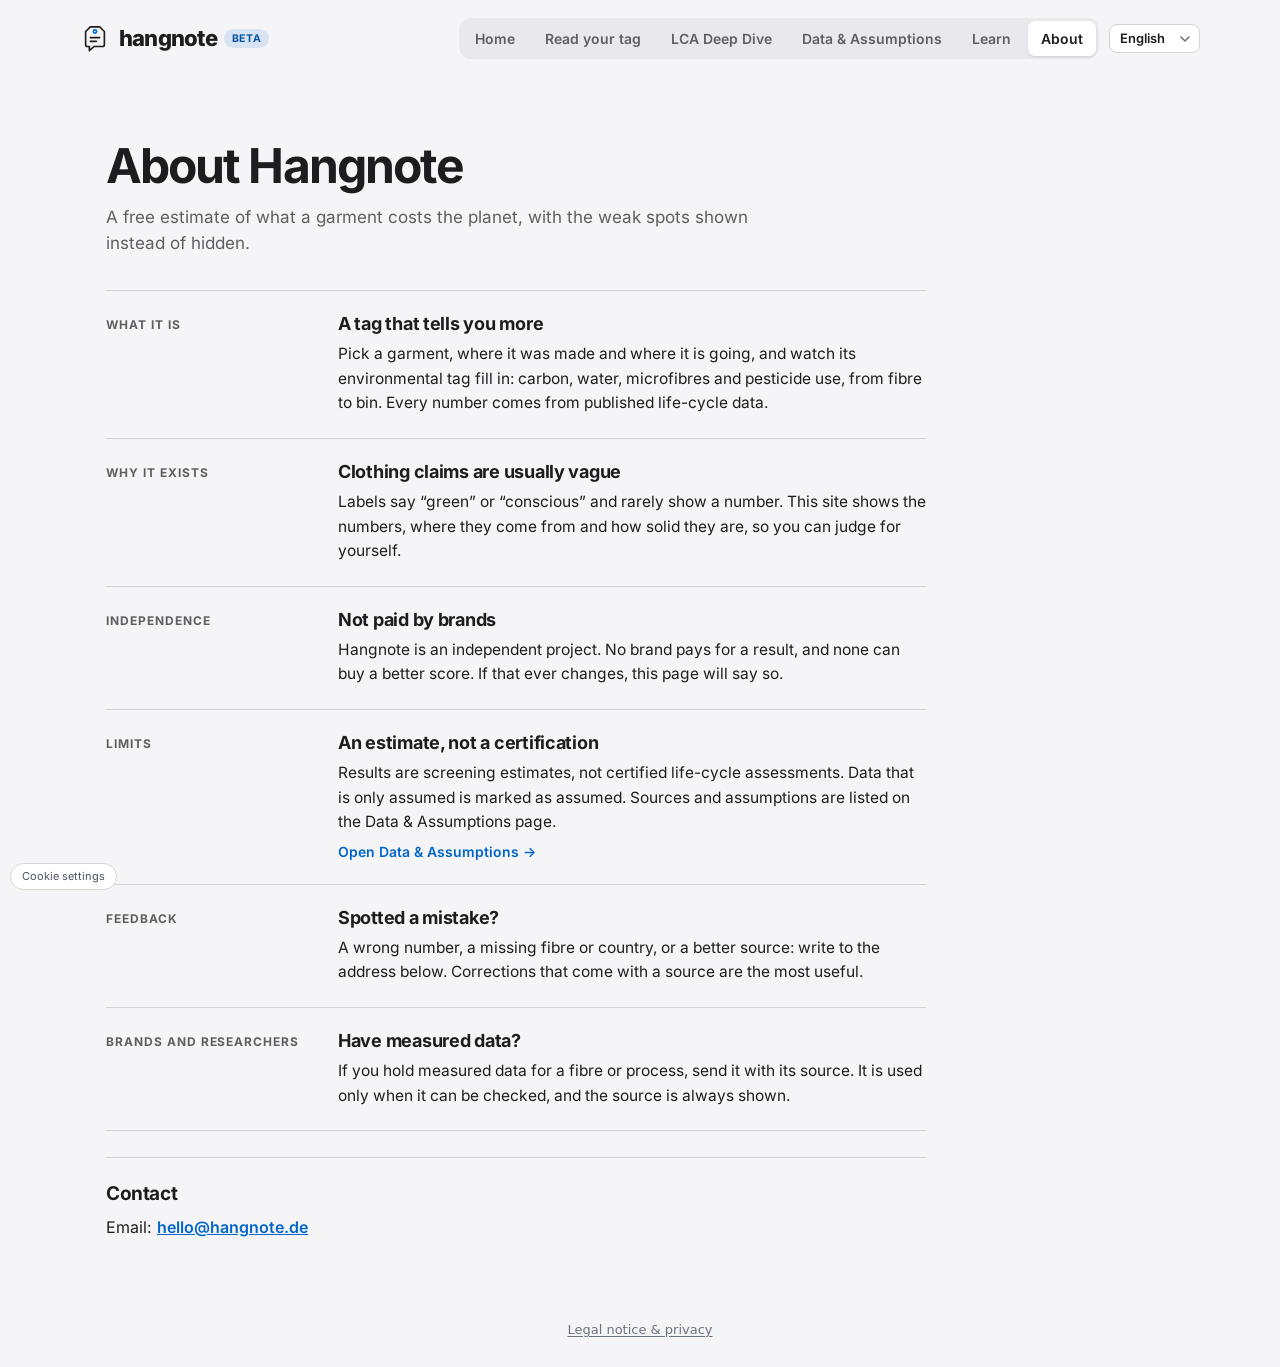
==== about.html @ a8905a60 "Add files via upload" ====
<!doctype html>
<html lang="en">
<head>
<meta charset="utf-8">
<meta name="viewport" content="width=device-width, initial-scale=1, viewport-fit=cover">
<meta name="description" content="What Hangnote is, who is behind it, how independent it is and how to send a correction.">
<link rel="icon" type="image/svg+xml" href="data:image/svg+xml,%3Csvg xmlns=%27http://www.w3.org/2000/svg%27 viewBox=%270 0 64 64%27 fill=%27none%27 stroke-linecap=%27round%27 stroke-linejoin=%27round%27%3E%3Cpath d=%27M22 6 H42 L52 16 V44 a4 4 0 0 1 -4 4 H30 L20 57 V48 H16 a4 4 0 0 1 -4 -4 V16 Z%27 stroke=%2314181F stroke-width=%273.5%27 stroke-linejoin=%27round%27/%3E%3Ccircle cx=%2732%27 cy=%2716%27 r=%273.5%27 stroke=%230071E3 stroke-width=%273.5%27/%3E%3Cpath d=%27M22 29 H42 M22 37 H35%27 stroke=%2314181F stroke-width=%273.5%27/%3E%3C/svg%3E">
<title>About – Hangnote</title>
<meta name="claude:viewport-fit-sides" content="cover">
<link rel="stylesheet" href="fonts/fonts.css">
<style>
:root{
  --paper:#F5F5F7; --card:#FFFFFF; --ink:#1D1D1F; --muted:#5E5E64; --rule:#D2D2D7; --soft:#E8E8ED; --sel:#0071E3; --on-sel:#FFFFFF;
  --accent:#0066CC; --thread:#0071E3; --good:#2E7D5B; --bad:#9E3A22;
  --s-raw:#84CC16; --s-yarn:#3B82F6; --s-wet:#6366F1; --s-asm:#A855F7; --s-fr:#F59E0B; --s-use:#06B6D4; --s-eol:#F43F5E;
  --label:#FFFFFF; --shadow:0 24px 60px -24px rgba(0,0,0,.28);
}
@media (prefers-color-scheme: dark){:root:not([data-theme="light"]){
  --paper:#000000; --card:#1C1C1E; --ink:#F5F5F7; --muted:#A1A1A6; --rule:#38383A; --soft:#2C2C2E; --sel:#0A6CD6; --on-sel:#FFFFFF;
  --accent:#2997FF; --thread:#0A84FF; --good:#5CC093; --bad:#E7765C; --label:#1C1C1E; --shadow:0 18px 40px -22px rgba(0,0,0,.8); color-scheme:dark}}
:root[data-theme="dark"]{
  --paper:#000000; --card:#1C1C1E; --ink:#F5F5F7; --muted:#A1A1A6; --rule:#38383A; --soft:#2C2C2E; --sel:#0A6CD6; --on-sel:#FFFFFF;
  --accent:#2997FF; --thread:#0A84FF; --good:#5CC093; --bad:#E7765C; --label:#1C1C1E; --shadow:0 18px 40px -22px rgba(0,0,0,.8); color-scheme:dark}
*{box-sizing:border-box}
body{margin:0;background:var(--paper);color:var(--ink);font:17px/1.5 -apple-system,BlinkMacSystemFont,"SF Pro Text","SF Pro Display","Helvetica Neue",Inter,Archivo,system-ui,sans-serif;-webkit-font-smoothing:antialiased;
  padding-left:max(16px,env(safe-area-inset-left,0px));padding-right:max(16px,env(safe-area-inset-right,0px))}
button,input,textarea,select{font:inherit;color:inherit}
:focus-visible{outline:2px solid var(--thread);outline-offset:2px}
.num{font-family:"JetBrains Mono",ui-monospace,monospace;font-variant-numeric:tabular-nums}
.top{display:flex;align-items:center;justify-content:space-between;gap:12px;max-width:1120px;margin:0 auto;padding-block:18px}
.brand{display:flex;align-items:center;gap:10px;font-weight:700;text-decoration:none;color:var(--ink)}
.brand svg{width:24px;height:24px}
.proto{font-size:13px;color:var(--muted)}
.shell{max-width:1120px;margin:0 auto;display:grid;grid-template-columns:minmax(0,1fr) 340px;gap:56px;align-items:start;padding-bottom:120px}

/* hero: the care label */
.hero{padding-block:40px 24px;max-width:620px}
.hero h1{font-size:clamp(34px,6vw,58px);line-height:1.02;letter-spacing:-.03em;font-weight:800;margin:0 0 16px;text-wrap:balance}
.hero p{font-size:18px;color:var(--muted);margin:0 0 28px;max-width:52ch}
.care{position:relative;background:var(--label);border-radius:4px;padding:26px 24px 22px;box-shadow:var(--shadow);
  outline:1px dashed color-mix(in srgb,var(--muted) 45%,transparent);outline-offset:-9px}
.care::before,.care::after{content:"";position:absolute;left:24px;right:24px;height:0;border-top:1px dashed color-mix(in srgb,var(--muted) 35%,transparent)}
.care::before{top:0;display:none}
.care label{display:block;font-weight:600;font-size:14px;margin-bottom:8px}
.care textarea{width:100%;min-height:86px;resize:vertical;border:0;background:transparent;font:500 19px/1.5 "JetBrains Mono",ui-monospace,monospace;letter-spacing:.01em;padding:0;outline:none}
.care textarea::placeholder{color:color-mix(in srgb,var(--muted) 70%,transparent)}
.care .hint{font-size:13px;color:var(--muted);margin-top:6px}
.examples{display:flex;flex-wrap:wrap;gap:8px;margin:16px 0 0}
.examples button{border:1px solid var(--rule);background:var(--card);border-radius:999px;padding:6px 12px;font-size:13px;cursor:pointer}
.examples button:hover{border-color:var(--ink)}
.read{margin-top:22px;display:flex;flex-direction:column;gap:12px}
.chips{display:flex;flex-wrap:wrap;gap:8px;align-items:center;min-height:34px}
.chip{display:inline-flex;align-items:center;gap:6px;border-radius:6px;padding:5px 10px;font-size:14px;background:var(--soft)}
.chip.ok{background:color-mix(in srgb,var(--good) 14%,transparent)}
.chip.guess{background:transparent;border:1px dashed var(--rule)}
.chip b{font-weight:700}
.miss{font-size:14px;color:var(--bad)}
.tagh{font-weight:600;letter-spacing:.02em;margin:2px 0 -4px}
.notag{display:flex;flex-direction:column;gap:12px;border-top:1px dashed var(--rule);padding-top:14px}
.notag .q{display:flex;flex-direction:column;gap:6px}.notag .ql{font-size:14px;font-weight:600}
.notag .vchips{margin:0}.notag .vchip:disabled{opacity:.45;cursor:not-allowed}
.notag p.small,#asmnote,#mill-asm{margin:0}
.hero .notag p.small,.hero #asmnote{font-size:13px;line-height:1.45;max-width:none;color:var(--muted)}
.vchip[aria-pressed="true"]:hover{background:var(--sel);color:var(--on-sel)}
.garments{display:flex;flex-wrap:wrap;gap:6px}
.garments button{border:1px solid var(--rule);background:var(--card);border-radius:8px;padding:6px 11px;font-size:14px;cursor:pointer}
.garments button[aria-pressed="true"]{background:var(--ink);color:var(--paper);border-color:var(--ink)}
.row{display:flex;flex-wrap:wrap;align-items:center;gap:10px}
.go{display:inline-flex;align-items:center;gap:10px;border:0;border-radius:10px;background:var(--ink);color:var(--paper);padding:13px 20px;font-weight:700;cursor:pointer;font-size:16px}
.go:disabled{opacity:.4;cursor:not-allowed}
.small{font-size:14px;color:var(--muted)}

/* journey with the thread */
.journey{position:relative;padding-left:44px;margin-top:40px}
.journey[hidden]{display:none}
.thread{position:absolute;left:13px;top:0;bottom:0;width:2px;background-image:repeating-linear-gradient(to bottom,var(--rule) 0 9px,transparent 9px 15px)}
.thread i{position:absolute;inset:0 0 auto 0;height:0;background-image:repeating-linear-gradient(to bottom,var(--thread) 0 9px,transparent 9px 15px);transition:height .25s linear}
.needle{position:absolute;left:7px;width:14px;height:14px;border-radius:50%;background:var(--thread);box-shadow:0 0 0 4px color-mix(in srgb,var(--thread) 22%,transparent);transition:top .25s linear}
.stop{position:relative;padding-block:24px 64px;min-height:62vh}
.stop:last-child{min-height:0}
.knot{position:absolute;left:-38px;top:32px;width:14px;height:14px;border-radius:50%;background:var(--paper);border:2px solid var(--rule);transition:border-color .2s,background .2s}
.stop.reached .knot{border-color:var(--thread);background:var(--thread)}
.where{font-size:14px;color:var(--muted);margin:0 0 4px}
.stop h2{font-size:clamp(26px,3.6vw,36px);line-height:1.1;letter-spacing:-.02em;margin:0 0 12px;text-wrap:balance}
.stop .lede{font-size:18px;max-width:54ch;margin:0 0 22px}
.big{font-weight:700}
.panel{background:var(--card);border:1px solid var(--rule);border-radius:12px;padding:18px}
.panel h3{font-size:15px;margin:0 0 4px}
.panel .small{margin:0 0 12px}
.opts{display:grid;grid-template-columns:repeat(auto-fill,minmax(150px,1fr));gap:8px}
.opt{display:flex;flex-direction:column;align-items:flex-start;gap:2px;text-align:left;border:1px solid var(--rule);background:var(--paper);border-radius:10px;padding:10px 12px;cursor:pointer;min-width:0}
.opt:hover{border-color:var(--ink)}
.opt[aria-pressed="true"]{border-color:var(--ink);box-shadow:inset 0 0 0 1px var(--ink);background:var(--card)}
.opt:disabled{opacity:.45;cursor:not-allowed}
.opt .n{font-weight:600;font-size:14px}
.opt .d{font-size:13px}
.d.up{color:var(--bad)} .d.down{color:var(--good)} .d.same{color:var(--muted)}
.wmap{min-width:0}
.vchips{display:flex;gap:6px;flex-wrap:wrap;margin:2px 0 10px}
.vchip{border:1px solid var(--rule);background:var(--paper);color:var(--ink);border-radius:999px;padding:7px 14px;font-size:13px;font-weight:600;cursor:pointer;min-height:36px}
.off{display:none!important}
.dnote{margin:2px 0 8px}
.linkbtn{border:0;background:none;padding:0;color:var(--accent);font:inherit;font-weight:600;text-decoration:underline;cursor:pointer}
.dq{margin:14px 0 6px;font-size:13px;font-weight:700;letter-spacing:.04em;text-transform:uppercase;color:var(--muted)}
#dest-reg,#dest-ctry{margin-bottom:8px}
#dest-ctry .vchip{font-size:12.5px;padding:6px 12px;min-height:34px}
#dest-ctry .vchip[aria-pressed="true"]{background:var(--accent);border-color:var(--accent);color:var(--card)}
.vchip[aria-pressed="true"]{background:var(--ink);color:var(--card);border-color:var(--ink)}
.wsvg{display:block;width:100%;max-width:640px;height:auto;margin:0 auto;border-radius:10px;background:color-mix(in srgb,var(--accent) 7%,var(--card));border:1px solid var(--rule);touch-action:manipulation}
.wsvg .land{fill:color-mix(in srgb,var(--ink) 9%,var(--card));stroke:var(--rule);stroke-width:1px;vector-effect:non-scaling-stroke}
.wsvg .cp{stroke:var(--card);stroke-width:1.2px;vector-effect:non-scaling-stroke;cursor:pointer;outline:none}
.wsvg .cp:hover,.wsvg .cp:focus-visible{stroke:var(--ink);stroke-width:2.4px}
.wsvg .cp[aria-pressed="true"]{stroke:var(--ink);stroke-width:1.6px}
.wsvg .wd{font-weight:700}
.wsvg .wd .up{fill:var(--bad)}
.wsvg .wd .dn{fill:var(--good)}
.wsvg .hit{fill:transparent;cursor:pointer}
body.sheet-open #ht-cc-open{display:none!important}
.wsvg .ldr{stroke:var(--ink);stroke-width:1px;vector-effect:non-scaling-stroke;opacity:.55;pointer-events:none}
.wsvg circle.ldr{fill:var(--ink);stroke:none}
.wsvg .wl{fill:var(--ink);font-weight:800;letter-spacing:.02em;pointer-events:none;paint-order:stroke;stroke:var(--card);stroke-width:3px;stroke-linejoin:round;vector-effect:non-scaling-stroke;font-family:inherit}
.tinfo{margin:14px 0 6px;font-weight:600;font-size:15px;min-height:1.6em}
.tleg{display:flex;align-items:center;gap:8px;font-size:12px;color:var(--muted)}
.tleg i{display:block;width:110px;height:8px;border-radius:4px;background:linear-gradient(90deg,color-mix(in srgb,var(--good) 58%,var(--card)),var(--card),color-mix(in srgb,var(--bad) 58%,var(--card)));border:1px solid var(--rule)}
.tlist{margin-top:14px;font-size:14px}
.tlist summary{cursor:pointer;color:var(--accent);font-weight:600}
.tlist .clist{margin-top:10px}
.clist{display:flex;flex-direction:column;gap:6px}
.crow{display:grid;grid-template-columns:minmax(0,1.15fr) minmax(0,1.6fr) minmax(58px,auto);align-items:center;gap:10px;width:100%;padding:9px 12px}
.crow .cn{display:flex;flex-direction:column;gap:1px;min-width:0}
.crow .gs{font-size:11.5px;color:var(--muted);white-space:nowrap}
.crow .d{text-align:right;white-space:nowrap}
.cbar{position:relative;height:8px;border-radius:4px;background:color-mix(in srgb,var(--rule) 60%,transparent)}
.cbar::after{content:"";position:absolute;left:50%;top:-4px;bottom:-4px;width:2px;margin-left:-1px;background:var(--ink);opacity:.45;border-radius:1px}
.cfill{position:absolute;top:0;bottom:0;border-radius:4px;transition:width .35s ease}
.cfill.down{right:50%;background:var(--good)} .cfill.up{left:50%;background:var(--bad)}
.cgap{font-size:12px;color:var(--muted);text-align:center;padding:2px 0}
.cgap::before,.cgap::after{content:"";display:inline-block;width:28px;border-top:1px dashed var(--rule);vertical-align:middle;margin:0 8px}
.cmore{align-self:flex-start;margin-top:4px;border:0;background:transparent;color:var(--accent);font-weight:600;font-size:14px;cursor:pointer;padding:6px 2px;text-decoration:underline;text-underline-offset:3px}
.cchips{display:flex;flex-wrap:wrap;gap:6px;margin-bottom:4px}
.cchip{border:1px solid var(--rule);background:var(--paper);border-radius:999px;padding:5px 12px;font-size:13px;font-weight:600;cursor:pointer}
.cchip[aria-pressed="true"]{background:var(--ink);color:var(--paper);border-color:var(--ink)}
@media (max-width:420px){.crow{grid-template-columns:minmax(0,1fr) minmax(40px,.8fr) minmax(54px,auto);gap:8px;padding:9px 10px}.crow .gs{font-size:10.5px}}
@media (prefers-reduced-motion:reduce){.cfill{transition:none}}
.slider{display:flex;align-items:center;gap:14px;flex-wrap:wrap}
.slider input[type=range]{flex:1;min-width:180px;accent-color:var(--ink)}
.slider output{font-weight:700;min-width:90px}
.seg{display:inline-flex;border:1px solid var(--rule);border-radius:9px;overflow:hidden}
.seg button{border:0;background:transparent;padding:8px 14px;cursor:pointer;font-weight:600;font-size:14px}
.seg button[aria-pressed="true"]{background:var(--ink);color:var(--paper)}
.toggle{display:inline-flex;align-items:center;gap:8px;font-size:15px;cursor:pointer}
.toggle input{width:18px;height:18px;accent-color:var(--ink)}
.facts{display:flex;flex-wrap:wrap;gap:22px;margin-top:14px}
.fact .v{font-size:22px;font-weight:700}
.fact .l{font-size:13px;color:var(--muted)}
.curvewrap{position:relative;margin-top:10px;cursor:crosshair;touch-action:pan-y}.curvewrap .curve{margin-top:0}
.cdot{position:absolute;width:12px;height:12px;margin:-6px 0 0 -6px;border-radius:50%;background:var(--s-use);border:2px solid var(--card);box-shadow:0 0 0 1px var(--s-use);pointer-events:none}
.curve{width:100%;height:120px;margin-top:10px;display:block}
.callout{border-left:3px solid var(--thread);padding:4px 0 4px 14px;margin-top:16px;max-width:56ch}
.finale .lever{font-size:20px;max-width:46ch}
.links{display:flex;flex-wrap:wrap;gap:12px;margin-top:22px}
.ghost{display:inline-flex;align-items:center;border:1px solid var(--ink);border-radius:10px;padding:12px 18px;font-weight:700;text-decoration:none;color:var(--ink);background:transparent;cursor:pointer}

/* the hang tag */
.tagcol{position:sticky;top:20px;padding-top:40px}
.hang{position:relative;padding-top:46px}
.hang svg.loop{position:absolute;left:50%;top:0;transform:translateX(-50%);width:70px;height:60px}
.tag{position:relative;background:var(--label);border:2px solid var(--ink);border-radius:14px 14px 10px 10px;padding:26px 20px 18px;box-shadow:var(--shadow)}
.tag .hole{position:absolute;left:50%;top:12px;width:14px;height:14px;margin-left:-7px;border:2px solid var(--ink);border-radius:50%;background:var(--paper)}
.tag h4{font-size:26px;font-weight:800;letter-spacing:-.02em;margin:10px 0 8px;line-height:1}
.tag .bar0{height:6px;background:var(--ink);margin-bottom:12px}
.tag .who{font-weight:700;font-size:16px}
.tag .whosub{font-size:13px;color:var(--muted);margin-bottom:12px}
.total{display:flex;align-items:baseline;gap:8px;flex-wrap:wrap;position:relative}
.total .v{font-size:44px;font-weight:800;letter-spacing:-.02em;line-height:1}
.total .u{font-size:15px;color:var(--muted)}
.delta{font-size:13px;font-weight:700;padding:2px 7px;border-radius:5px;opacity:0;transition:opacity .2s}
.delta.show{opacity:1}
.delta.up{background:color-mix(in srgb,var(--bad) 16%,transparent);color:var(--bad)}
.delta.down{background:color-mix(in srgb,var(--good) 16%,transparent);color:var(--good)}
.sbar{display:flex;height:14px;border-radius:3px;overflow:hidden;margin:12px 0 10px;background:repeating-linear-gradient(90deg,var(--soft) 0 6px,transparent 6px 9px)}
.sbar span{display:block;height:100%;transition:width .35s ease}
.sbar span[data-tip]{cursor:help}
.sbar span[data-tip]:hover,.sbar span[data-tip]:focus-visible{filter:brightness(1.18);outline:2px solid var(--ink);outline-offset:1px;position:relative;z-index:1}
.rows li[data-tip]{cursor:help;border-radius:4px}
.rows li[data-tip]:hover,.rows li[data-tip]:focus-visible{background:var(--soft);outline:none}
.ttip{display:none;position:fixed;z-index:60;max-width:270px;padding:9px 11px;border-radius:9px;background:var(--ink);color:var(--card);font-size:13px;line-height:1.4;pointer-events:none;box-shadow:var(--shadow)}
.ttip b{display:block;font-size:14px}.ttip .num{display:block;margin:1px 0 4px;font-weight:700;opacity:.9}
.rows{list-style:none;margin:0;padding:0;font-size:14px}
.rows li{display:flex;justify-content:space-between;gap:10px;padding:5px 0;border-bottom:1px dotted var(--rule)}
.rows li:last-child{border-bottom:0}
.rows .k{display:flex;align-items:center;gap:8px}
.rows .k i{width:10px;height:10px;border-radius:2px;display:inline-block}
.rows li.todo{color:var(--muted)}
.rows li.todo .v{letter-spacing:.2em}
.rows li.now{font-weight:700}
.minor{display:flex;justify-content:space-between;gap:10px;margin-top:12px;padding-top:10px;border-top:2px solid var(--ink);font-size:14px}
.minor div{display:flex;flex-direction:column}
.minor .v{font-weight:700;font-size:16px}
.tag .foot{font-size:12px;color:var(--muted);margin-top:10px}
.sheetbtn{display:none}

@media (max-width:900px){
  .shell{grid-template-columns:minmax(0,1fr);gap:0}
  .tagcol{position:fixed;left:0;right:0;bottom:0;top:auto;padding:0;z-index:20;pointer-events:none;display:flex;flex-direction:column}
  .sheetbtn{order:2}
  .tagcol .hang{display:none;pointer-events:auto;max-height:78vh;overflow:auto;padding:46px max(16px,env(safe-area-inset-right,0px)) 12px max(16px,env(safe-area-inset-left,0px));background:var(--paper);border-top:1px solid var(--rule)}
  .tagcol.open .hang{display:block}
  .sheetbtn{pointer-events:auto;display:flex;align-items:center;gap:12px;width:100%;border:0;border-top:2px solid var(--ink);background:var(--label);padding:12px max(16px,env(safe-area-inset-right,0px)) calc(12px + env(safe-area-inset-bottom,0px)) max(16px,env(safe-area-inset-left,0px));cursor:pointer;text-align:left}
  .sheetbtn .v{font-size:22px;font-weight:800}
  .sheetbtn .mini{flex:1;display:flex;height:10px;border-radius:2px;overflow:hidden;background:var(--soft);min-width:60px}
  .sheetbtn .mini span{height:100%}
  .sheetbtn .lab{font-size:13px;color:var(--muted)}
  .journey{padding-left:34px}
  .thread{left:8px} .needle{left:2px} .knot{left:-32px}
  .stop{min-height:0;padding-block:20px 56px}
  body{padding-bottom:70px}
}
.lede .num,.lever .num,.total .v,.sheetbtn .v,.fact .v{font-family:inherit;font-variant-numeric:tabular-nums}
.tabs{display:flex;gap:4px;background:var(--soft);border-radius:10px;padding:4px}
.tabs button{border:0;background:transparent;border-radius:7px;padding:7px 13px;font-weight:600;font-size:14px;cursor:pointer;color:var(--muted)}
.tabs button[aria-selected="true"]{background:var(--card);color:var(--ink);box-shadow:0 1px 2px rgba(20,24,31,.12)}
.picks{display:grid;grid-template-columns:repeat(auto-fill,minmax(160px,1fr));gap:8px;margin-top:4px}
.pick{display:flex;flex-direction:column;align-items:flex-start;gap:2px;text-align:left;border:1px solid var(--rule);background:var(--card);border-radius:10px;padding:11px 13px;cursor:pointer;min-width:0}
.pick:hover{border-color:var(--ink)}
.pick[aria-pressed="true"]{background:var(--ink);color:var(--paper);border-color:var(--ink)}
.pick .n{font-weight:700}
.pick .d{font-size:13px;opacity:.75}
.textlink{border:0;background:none;padding:0;color:var(--ink);text-decoration:underline;text-underline-offset:3px;font-weight:600;cursor:pointer}
body[data-view="read"] .tagcol,body[data-view="read"] #journey,body[data-view="read"] #v-follow{display:none}
body[data-view="read"] .shell{grid-template-columns:minmax(0,1fr)}
body[data-view="follow"] #v-read{display:none}
@media (max-width:520px){.brand span{display:none}}
@media (max-width:900px){.tagcol:not(.live){display:none}}
@media (prefers-reduced-motion:reduce){*{transition:none!important;scroll-behavior:auto!important}}

/* --- Apple-inspired look: system type, pale grey canvas, flat white cards, one blue accent --- */
h1,h2,h3,h4,.tag h4,.total .v{font-family:-apple-system,BlinkMacSystemFont,"SF Pro Display","Helvetica Neue",Inter,Archivo,system-ui,sans-serif}
.hero h1{font-size:clamp(36px,6.2vw,64px);line-height:1.04;letter-spacing:-.035em;font-weight:700}
.hero p{font-size:20px;line-height:1.45;letter-spacing:-.01em}
.stop h2{font-size:clamp(28px,4vw,42px);line-height:1.08;letter-spacing:-.03em;font-weight:700}
.stop .lede{font-size:19px;line-height:1.45;letter-spacing:-.01em}
.where{font-size:15px;font-weight:600;color:var(--muted)}
.panel{border:0;border-radius:22px;padding:24px;box-shadow:0 1px 2px rgba(0,0,0,.04),0 8px 24px -12px rgba(0,0,0,.08)}
.opt,.pick,.garments button,.examples button{border:1px solid transparent;border-radius:16px;background:var(--paper)}
.pick{background:var(--card);box-shadow:0 1px 2px rgba(0,0,0,.05)}
.opt:hover,.pick:hover,.examples button:hover,.garments button:hover{border-color:transparent;background:var(--soft)}
.pick:hover{background:var(--card);box-shadow:0 4px 14px -6px rgba(0,0,0,.18)}
.garments button[aria-pressed="true"],.pick[aria-pressed="true"],.vchip[aria-pressed="true"],.cchip[aria-pressed="true"],#dest-ctry .vchip[aria-pressed="true"]{background:var(--sel);color:var(--on-sel);border-color:var(--sel)}
.opt[aria-pressed="true"]{background:var(--card);border-color:transparent;box-shadow:0 0 0 2px var(--sel)}
.vchip,.cchip{border-color:transparent;background:var(--soft)}
.vchip:hover,.cchip:hover{background:color-mix(in srgb,var(--ink) 12%,var(--soft))}
.tabs{background:var(--soft);border-radius:12px;padding:3px}
.tabs button{border-radius:9px;color:var(--muted)}.tabs button[aria-selected="true"]{color:var(--ink)}
.seg{border:0;background:var(--soft);border-radius:10px;padding:2px;gap:2px;overflow:visible}
.seg button{border-radius:8px}
.seg button[aria-pressed="true"]{background:var(--card);color:var(--ink);box-shadow:0 1px 3px rgba(0,0,0,.18),0 0 0 .5px rgba(0,0,0,.04)}
.go,.ghost{border-radius:980px;padding:12px 22px;font-weight:600;letter-spacing:-.01em}
.go{background:var(--sel);color:var(--on-sel)}
.ghost{border-color:var(--sel);color:var(--accent)}
.linkbtn,.cmore,.tlist summary{color:var(--accent);font-weight:500;text-decoration:none}
.textlink{color:var(--accent);font-weight:500;text-decoration:none}
.textlink:hover,.linkbtn:hover,.cmore:hover{text-decoration:underline}
:focus-visible{outline-color:var(--sel)}
.callout{border-left:0;background:var(--soft);border-radius:14px;padding:14px 18px}
.wsvg{border:0;border-radius:18px}
.thread{width:2px;background-image:none;background:var(--rule)}
.thread i{background-image:none;background:var(--thread)}
.knot{border-width:2px}
.tag{border:1px solid var(--rule);border-radius:26px;padding:30px 24px 22px;box-shadow:var(--shadow)}
.tag .hole{border-width:1.5px}
.tag .bar0{height:3px;border-radius:2px}
.tag h4{font-weight:700;letter-spacing:-.03em}
.total .v{font-weight:700;letter-spacing:-.04em}
.minor{border-top-width:1px}
.rows li{border-bottom:1px solid var(--soft)}
.sbar{border-radius:8px;height:12px}
.ttip{border-radius:12px}
.toggle input{-webkit-appearance:none;appearance:none;width:46px;height:28px;border-radius:99px;background:var(--rule);position:relative;cursor:pointer;transition:background .2s;flex:none;margin:0}
.toggle input::after{content:"";position:absolute;left:2px;top:2px;width:24px;height:24px;border-radius:50%;background:#fff;box-shadow:0 2px 4px rgba(0,0,0,.28);transition:transform .2s cubic-bezier(.2,.8,.2,1)}
.toggle input:checked{background:#34C759}
.toggle input:checked::after{transform:translateX(18px)}
.slider input[type=range]{-webkit-appearance:none;appearance:none;height:32px;background:transparent;cursor:pointer;--p:0%}
.slider input[type=range]::-webkit-slider-runnable-track{height:4px;border-radius:99px;background:linear-gradient(to right,var(--sel) var(--p),var(--rule) var(--p))}
.slider input[type=range]::-moz-range-track{height:4px;border-radius:99px;background:var(--rule)}
.slider input[type=range]::-moz-range-progress{height:4px;border-radius:99px;background:var(--sel)}
.slider input[type=range]::-webkit-slider-thumb{-webkit-appearance:none;width:28px;height:28px;border-radius:50%;margin-top:-12px;background:#fff;border:0;box-shadow:0 0 0 .5px rgba(0,0,0,.08),0 3px 8px rgba(0,0,0,.25);transition:transform .15s cubic-bezier(.2,.8,.2,1)}
.slider input[type=range]::-moz-range-thumb{width:28px;height:28px;border-radius:50%;background:#fff;border:0;box-shadow:0 0 0 .5px rgba(0,0,0,.08),0 3px 8px rgba(0,0,0,.25)}
.slider input[type=range]:active::-webkit-slider-thumb{transform:scale(1.08)}
.slider input[type=range]:focus-visible{outline-offset:4px;border-radius:10px}

.ist{display:inline-flex;align-items:center;gap:1px;white-space:nowrap;vertical-align:baseline}
.ist .v,.ist input{font:inherit;letter-spacing:inherit;color:inherit}
.ist input{width:2.6ch;border:0;border-bottom:2px dotted var(--rule);background:transparent;text-align:right;padding:0 .04em 0 0;margin:0;box-sizing:content-box;-moz-appearance:textfield;appearance:textfield;border-radius:0}
.ist input:focus-visible{outline:none;border-bottom-color:var(--sel)}
.ist input::-webkit-outer-spin-button,.ist input::-webkit-inner-spin-button{-webkit-appearance:none;margin:0}
@media (min-width:560px){.nb{white-space:nowrap}}
.ist .u{margin-left:.1em}
.ist .ar{display:inline-flex;flex-direction:column;margin-left:5px;align-self:center}
.ist .ar button{width:24px;height:17px;border:1px solid var(--rule);background:var(--card);color:var(--muted);display:grid;place-items:center;padding:0;cursor:pointer}
.ist .ar button:first-child{border-radius:6px 6px 0 0;border-bottom:0}
.ist .ar button:last-child{border-radius:0 0 6px 6px}
.ist .ar button:hover:not(:disabled){color:var(--ink);background:color-mix(in srgb,var(--ink) 8%,var(--card))}
.ist .ar button:disabled{opacity:.35;cursor:default}
.ist .ar button:focus-visible{outline:2px solid var(--sel);outline-offset:1px}
.fsel{position:relative;display:inline-block;white-space:nowrap;cursor:pointer}
.fsel .fn{border-bottom:2px dotted var(--rule)}.fsel .cr{margin-left:.25em;vertical-align:.12em;color:var(--muted)}
.fsel select{position:absolute;inset:0;width:100%;height:100%;opacity:0;cursor:pointer;font-size:16px;-webkit-appearance:none;appearance:none}
.fsel:hover .fn{border-bottom-color:var(--muted)}.fsel:focus-within .fn{border-bottom-color:var(--sel)}.fsel:focus-within{outline:2px solid var(--sel);outline-offset:3px;border-radius:4px}
.rawmore{margin:12px 0 0;font-size:14px}
.addf{font-family:inherit;font-size:13px;font-weight:500;line-height:1.2;width:auto;color:var(--accent);border:1px solid var(--rule);border-radius:999px;background:var(--card);padding:5px 10px;cursor:pointer;vertical-align:middle;max-width:100%;letter-spacing:0}
.wt-hint{margin:-4px 0 18px}
@media (max-width:760px){.ist .ar button{width:28px;height:20px}}
.tabs{max-width:100%;overflow-x:auto;scrollbar-width:none}.tabs::-webkit-scrollbar{display:none}
.tabs a{flex:none}.tabs button{flex:none;white-space:nowrap}
.tabs #calc-link,.tabs #data-link{color:var(--muted)}
.sitefoot:has(#supportlink[hidden]){display:none}
.sitefoot{max-width:1120px;margin:56px auto 36px;padding:0 24px;text-align:center}
.keep{margin-top:34px;max-width:880px}.keep h3{margin:0 0 6px;font-size:20px}
.keepgrid{display:grid;grid-template-columns:repeat(auto-fit,minmax(220px,1fr));gap:14px;margin-top:14px}
.keepcard{border:1px solid var(--rule);border-radius:10px;padding:14px 16px;background:var(--card,transparent);min-width:0}
.keepcard h4{margin:0 0 6px;font-size:16px}.keepcard p{margin:0 0 8px;font-size:14px;line-height:1.5;color:var(--muted)}
.keepcard a{font-size:14px;font-weight:600;color:var(--ink)}.keeplink{margin-top:6px;font-size:14px;color:var(--muted)}.keeptier{margin-right:6px}.keepcard p.keepnote{font-style:italic;font-size:13px;margin:6px 0 0}.keepaff{margin-top:12px;max-width:60ch}
.sitefoot .supportlink{margin-left:18px}
.sitefoot a{color:var(--muted);font-size:14px;font-weight:600;text-decoration:none;border-bottom:1px solid var(--rule)}.sitefoot a:hover{color:var(--ink)}
@media(max-width:560px){.tabs{flex-wrap:wrap;overflow:visible}.tabs button,.tabs a{padding:7px 10px;font-size:13px}}
.beta{font-style:normal;font-size:10.5px;font-weight:700;letter-spacing:.06em;text-transform:uppercase;color:color-mix(in srgb,var(--accent) 75%,var(--ink));background:color-mix(in srgb,var(--accent) 12%,transparent);border-radius:980px;padding:2px 8px;margin-left:-2px}
.betanote{margin:0 0 10px;color:var(--muted);font-size:13px}
.labelbox{margin-top:20px;padding:20px;border-radius:22px;background:var(--card);box-shadow:0 1px 2px rgba(0,0,0,.04),0 8px 24px -12px rgba(0,0,0,.08)}
.labelbox[hidden]{display:none}
.labelbox .lbintro{font-size:15px;margin:0 0 14px;color:var(--muted)}
.textlink[aria-expanded="true"]{text-decoration:underline}
.photo{display:flex;align-items:center;gap:12px;flex-wrap:wrap;margin:0 0 6px}
.photo .small.bad{color:var(--bad,#B4432A)}
.photonote{margin:0 0 14px}
.labelbox .care{box-shadow:none;background:var(--paper)}
.hero .labelbox p.photonote{font-size:13px;line-height:1.45;margin:0 0 16px;max-width:none}
.hero .labelbox p.lbintro{font-size:15px;line-height:1.45;margin:0 0 14px;max-width:none}
.soon{font-size:12px;font-weight:700;letter-spacing:.04em;text-transform:uppercase;color:var(--accent);background:color-mix(in srgb,var(--accent) 12%,transparent);border-radius:980px;padding:3px 10px}
.photo button:disabled{opacity:.55;cursor:not-allowed}
.hero p.photonote{font-size:13px;line-height:1.45;margin:8px 0 18px;max-width:none}
#t-rows li.now{animation:rowPulse 1.1s ease-out 1}
@keyframes rowPulse{0%{background:color-mix(in srgb,var(--thread) 18%,transparent)}100%{background:transparent}}
@media (prefers-reduced-motion:reduce){#t-rows li.now{animation:none!important}}
/* garment drawings */
.tag .gfig{position:absolute;right:20px;top:88px;width:64px;height:64px;color:var(--ink);pointer-events:none}
.tag .gfig svg{width:100%;height:100%;display:block}
.tag .gfig:empty{display:none}
.tag .gfig.pop svg{animation:figIn .55s cubic-bezier(.2,.8,.2,1) both}
.tag .who,.tag .whosub{padding-right:78px}
.pick .gi{display:block;width:30px;height:30px;margin-bottom:6px;opacity:.85}
.pick .gi svg{width:100%;height:100%;display:block}
@keyframes figIn{from{opacity:0;transform:scale(.88) rotate(-4deg)}to{opacity:1;transform:none}}
@media (prefers-reduced-motion:reduce){.tag .gfig.pop svg{animation:none}}

/* wardrobe */
.wdbtn{display:inline-flex;align-items:center;gap:7px;border:1px solid var(--rule);background:var(--card);color:var(--ink);border-radius:999px;padding:6px 12px;font-weight:600;font-size:14px;cursor:pointer;white-space:nowrap}
.wdbtn:hover{border-color:var(--thread)}
.wdbtn .cnt{background:var(--thread);color:#fff;border-radius:999px;min-width:20px;height:20px;padding:0 6px;font-size:12px;line-height:20px;text-align:center;font-weight:700}
.addw{margin-top:14px;width:100%;border:1.5px solid var(--thread);background:transparent;color:var(--thread);border-radius:10px;padding:10px 14px;font-weight:700;font-size:15px;cursor:pointer}
.addw:hover:not(:disabled){background:var(--thread);color:#fff}
.addw.done{background:var(--good);border-color:var(--good);color:#fff}
.addw:disabled:not(.done){opacity:.55;cursor:not-allowed}
.wd[hidden],.wdov[hidden],.addw[hidden],.wdbtn .cnt[hidden]{display:none!important}
.wdov{position:fixed;inset:0;background:rgba(0,0,0,.42);opacity:0;transition:opacity .28s;z-index:60}
.wdov.open{opacity:1}
.wd{position:fixed;top:0;right:0;bottom:0;width:min(440px,100vw);background:var(--card);color:var(--ink);z-index:61;display:flex;flex-direction:column;box-shadow:var(--shadow);transform:translateX(100%);transition:transform .28s cubic-bezier(.2,.8,.2,1);padding-top:env(safe-area-inset-top,0px);padding-bottom:env(safe-area-inset-bottom,0px)}
.wd.open{transform:none}
.wdh{display:flex;align-items:center;justify-content:space-between;gap:12px;padding:18px 20px 12px;border-bottom:1px solid var(--rule)}
.wdh h2{margin:0;font-size:20px;letter-spacing:-.02em;font-weight:800}
.wdx{border:0;background:var(--soft);color:var(--ink);width:36px;height:36px;border-radius:50%;display:grid;place-items:center;cursor:pointer}
.wdb{overflow-y:auto;padding:18px 20px 28px;display:flex;flex-direction:column;gap:16px;min-height:0}
.wdempty{margin:12px 0 0;color:var(--muted);font-size:16px}
.wdsum .big{font-size:40px;font-weight:700;letter-spacing:-.03em;line-height:1}
.wdsum .lab{display:block;color:var(--muted);font-size:14px;margin-top:4px}
.wdsum .sub{color:var(--muted);font-size:14px;margin-top:8px}
.rail{position:relative;display:flex;align-items:flex-start;padding:16px 8px 6px 34px;min-height:104px}
.rail .bar{position:absolute;left:0;right:0;top:12px;height:3px;border-radius:2px;background:var(--rule)}
.rail .rg{display:block;width:62px;height:62px;margin-left:-22px;margin-top:6px;position:relative;z-index:var(--z);color:var(--ink);transform-origin:50% 0;animation:swayIn .5s cubic-bezier(.2,.8,.2,1) both;animation-delay:calc(var(--k)*40ms)}
.rail .rg svg{width:100%;height:100%;display:block}
.rail .more{align-self:center;margin-left:8px;color:var(--muted);font-size:13px}
@keyframes swayIn{from{opacity:0;transform:translateY(-10px) rotate(-6deg)}to{opacity:1;transform:none}}
.wdhi{list-style:none;margin:0;padding:0;display:grid;gap:4px;font-size:14px;color:var(--muted)}
.wdlist{list-style:none;margin:0;padding:0;display:grid;gap:10px}
.wdlist li{display:grid;grid-template-columns:40px minmax(0,1fr) auto;grid-template-areas:"ic nm wv" "ic st rm";gap:6px 12px;align-items:center;padding:12px;border:1px solid var(--rule);border-radius:12px}
.wdlist .ic{grid-area:ic;width:40px;height:40px;color:var(--ink)}.wdlist .ic svg{width:100%;height:100%;display:block}
.wdlist .nm{grid-area:nm;min-width:0;display:flex;flex-direction:column;gap:2px}
.wdlist .nm b{font-size:15px}
.wdlist .small{color:var(--muted);font-size:13px;line-height:1.3}
.wdlist .mbar{display:block;height:4px;border-radius:2px;background:var(--soft);margin-top:4px}
.wdlist .mbar i{display:block;height:100%;border-radius:2px;background:var(--thread)}
.wdlist .wv{grid-area:wv;text-align:right;display:flex;flex-direction:column}
.wdlist .pw{font-size:18px;font-weight:700}
.wdlist .wst{grid-area:st;display:flex;align-items:center;gap:8px}
.wdlist .wst button{width:30px;height:30px;border-radius:50%;border:1px solid var(--rule);background:var(--card);cursor:pointer;font-size:16px;line-height:1}
.wdlist .wst button:disabled{opacity:.4;cursor:default}
.wdlist .wst .n{font-size:13px;color:var(--muted)}.wdlist .wst .n b{color:var(--ink)}
.wdlist .rm{grid-area:rm;justify-self:end;border:0;background:none;color:var(--muted);font-size:13px;text-decoration:underline;cursor:pointer;padding:4px}
.wdhint,.wdlocal{margin:0;color:var(--muted);font-size:13px}
.wdtools{display:flex;flex-wrap:wrap;gap:8px;align-items:center}
.wbtn{border:1px solid var(--rule);background:var(--card);border-radius:8px;padding:8px 12px;font-size:14px;font-weight:600;cursor:pointer}
.wbtn.warn{border-color:var(--bad);color:var(--bad)}
.wdtools .sure{display:flex;flex-wrap:wrap;gap:8px;align-items:center;font-size:14px}
.wdimp .row{display:flex;gap:8px;margin-top:6px}
.wdimp input{flex:1;min-width:0;border:1px solid var(--rule);background:var(--paper);border-radius:8px;padding:8px 10px;font-size:14px}
.wdimp p{margin:6px 0 0;min-height:1.2em}
@media (max-width:640px){
  .wd{top:auto;left:0;right:0;width:auto;max-height:88dvh;border-radius:18px 18px 0 0;transform:translateY(100%)}
  .wdbtn span:not(.cnt){display:none}.wdbtn{padding:6px 10px}
  .wdlist li{grid-template-columns:36px minmax(0,1fr) auto}
}
@media (prefers-reduced-motion:reduce){.wd,.wdov{transition:none}.rail .rg{animation:none}}

/* route line */
.rmap{position:relative;margin:4px 0 6px;border-radius:14px;background:var(--soft);overflow:hidden}
.rmap[hidden],.rcap[hidden]{display:none}
.rsvg{display:block;width:100%;height:auto;overflow:hidden}
.rsvg .land{stroke:none;fill:color-mix(in srgb,var(--muted) 38%,transparent)}
.rsvg .rl{fill:none;stroke:var(--s-fr);stroke-linecap:round;stroke-dasharray:1;stroke-dashoffset:1;animation:rdraw 1.3s cubic-bezier(.3,.7,.2,1) forwards}
.rsvg .rtr{fill:var(--ink)}
.rsvg .rleg{fill:none;stroke:var(--muted);stroke-linecap:round}.rsvg .rl{stroke-linejoin:round}
@keyframes rdraw{to{stroke-dashoffset:0}}
.rpin{position:absolute;transform:translate(8px,-50%);font-size:12px;font-weight:600;line-height:1;padding:3px 7px;border-radius:999px;background:var(--card);color:var(--ink);box-shadow:0 1px 2px rgba(0,0,0,.18);pointer-events:none;white-space:nowrap}
.rpin::before{content:"";position:absolute;left:-12px;top:50%;width:8px;height:8px;margin-top:-4px;border-radius:50%;background:var(--s-raw);box-shadow:0 0 0 2px var(--card)}
.rpin.rd::before{background:var(--s-fr)}
.rpin.flip{transform:translate(calc(-100% - 8px),-50%)}.rpin.flip::before{left:auto;right:-12px}
.rcap{margin:0 0 14px;color:var(--muted)}
@media (prefers-reduced-motion:reduce){.rsvg .rl{animation:none;stroke-dashoffset:0}.rsvg .rtr{display:none}}

/* feature not available yet */
.ghost.soon{position:relative;opacity:.55;cursor:not-allowed}
.ghost.soon::after{content:attr(data-tip);text-transform:none;letter-spacing:0;position:absolute;left:50%;bottom:calc(100% + 8px);transform:translateX(-50%);background:var(--ink);color:var(--paper);font-size:12px;font-weight:600;line-height:1.2;padding:6px 10px;border-radius:8px;white-space:nowrap;opacity:0;pointer-events:none;transition:opacity .15s}
.ghost.soon:hover::after,.ghost.soon:focus-visible::after{opacity:1}
@media (prefers-reduced-motion:reduce){.ghost.soon::after{transition:none}}
</style>

<style>[hidden]{display:none!important}img{max-width:100%}body{-webkit-text-size-adjust:100%}</style>
<style>
.top{flex-wrap:wrap}
.topr{display:flex;align-items:center;gap:10px;flex-wrap:wrap}
.tabs a{display:inline-flex;align-items:center;border-radius:7px;padding:7px 13px;font-weight:600;font-size:14px;color:var(--muted);text-decoration:none;white-space:nowrap}
.tabs a:hover,.tabs button:hover{color:var(--ink)}
.tabs button{white-space:nowrap}
.langs{appearance:none;-webkit-appearance:none;font:inherit;font-size:13px;font-weight:600;color:var(--ink);border:1px solid var(--rule);border-radius:8px;background:var(--card) url("data:image/svg+xml,%3Csvg xmlns=%27http://www.w3.org/2000/svg%27 width=%2710%27 height=%276%27%3E%3Cpath d=%27M1 1l4 4 4-4%27 fill=%27none%27 stroke=%27%236b7280%27 stroke-width=%271.6%27 stroke-linecap=%27round%27 stroke-linejoin=%27round%27/%3E%3C/svg%3E") no-repeat right 9px center;padding:6px 26px 6px 10px;cursor:pointer;line-height:1.2}
.langs:focus-visible{outline:2px solid var(--ink);outline-offset:1px}
@media (max-width:767px){
  .topr{display:contents}
  .langs{margin-left:auto}
  .tabs{order:3;width:100%;overflow-x:auto;scrollbar-width:none}
  .tabs button,.tabs a{padding:7px 10px;font-size:13px}
  .tabs::-webkit-scrollbar{display:none}
}
@media (max-width:900px){body.has-bar[data-view="follow"] #ht-cc-open{bottom:calc(74px + env(safe-area-inset-bottom,0px))}}
@media print{.tabs,.langs,#ht-cc-open{display:none}}
.term-en{font-size:clamp(12px,.3em,17px);font-weight:500;letter-spacing:0;color:var(--muted);font-style:italic;vertical-align:.9em;white-space:nowrap}
.foot .term-en{font-size:1em;vertical-align:baseline}
.nw{white-space:nowrap}@media (max-width:340px){.nw{white-space:normal}}
@media (max-width:900px){.sheetbtn{gap:10px}.sheetbtn>span{white-space:nowrap;flex-shrink:0}.sheetbtn .mini{flex:1 1 auto;min-width:24px}}
</style><style>
.learn-main{max-width:1100px;margin:0 auto;padding:clamp(28px,6vw,64px) max(16px,env(safe-area-inset-left,0px)) 64px}
.learn-main h1{font-size:clamp(30px,5vw,48px);line-height:1.05;letter-spacing:-.04em;margin:0;max-width:18ch;text-wrap:balance;color:var(--ink)}
.learn-intro{margin:14px 0 0;color:var(--muted);font-size:17px;max-width:60ch}
.lgrid{display:grid;grid-template-columns:repeat(auto-fill,minmax(min(100%,320px),1fr));gap:16px;margin-top:34px}
.lcard{background:var(--card);border:1px solid var(--rule);border-radius:20px;padding:22px 22px 20px;display:flex;flex-direction:column;gap:10px;min-width:0}
.ltop{display:flex;align-items:center;justify-content:space-between;gap:10px}
.ltag{font-size:12px;font-weight:700;letter-spacing:.08em;text-transform:uppercase;color:var(--muted)}
.lchip{font-size:11px;font-weight:700;border-radius:980px;padding:2px 9px;background:var(--soft);color:var(--ink);white-space:nowrap}
.lcard h2{margin:0;font-size:19px;line-height:1.2;letter-spacing:-.02em;color:var(--ink);text-wrap:balance}
.lcard p{margin:0;font-size:15px;line-height:1.55;color:var(--ink)}
.lsrc{font-size:13px!important;color:var(--muted)!important;margin-top:auto!important;padding-top:6px}
.lsrc a{color:var(--muted);text-decoration:underline;text-underline-offset:2px;word-break:break-word}
.lgo{align-self:flex-start;font-size:14px;font-weight:600;color:var(--accent,var(--sel));text-decoration:none}
.lgo:hover{text-decoration:underline}
.tabs a[aria-current="page"]{color:var(--ink);background:var(--card);box-shadow:0 1px 2px rgba(20,24,31,.12)}
.arows{margin:34px 0 0;max-width:820px;border-top:1px solid var(--rule)}.arow{display:grid;grid-template-columns:200px minmax(0,1fr);gap:8px 32px;padding:22px 0;border-bottom:1px solid var(--rule)}.arow dt{font-size:12px;font-weight:700;letter-spacing:.08em;text-transform:uppercase;color:var(--muted);padding-top:3px}.arow dd{margin:0;display:flex;flex-direction:column;gap:6px;min-width:0}.arow dd strong{font-size:18px;line-height:1.25;letter-spacing:-.015em;color:var(--ink)}.arow dd p{margin:0;font-size:15.5px;line-height:1.6;color:var(--ink);max-width:62ch}@media(max-width:640px){.arow{grid-template-columns:1fr;gap:4px;padding:18px 0}}
.about-contact{max-width:820px;margin-top:26px;border-top:1px solid var(--rule);padding-top:22px}.about-contact h2{margin:0 0 6px;font-size:19px;letter-spacing:-.02em;color:var(--ink)}.about-contact p{margin:0;font-size:16px;color:var(--ink)}.about-contact a{color:var(--accent,var(--sel));font-weight:600;word-break:break-all}
</style><!-- Cookie consent: CookieConsent v3.1.0 (MIT, github.com/orestbida/cookieconsent), inlined. -->
<style id="cc-css">#cc-main{background:transparent;color:var(--cc-primary-color);font-family:var(--cc-font-family);font-size:16px;font-weight:400;-webkit-font-smoothing:antialiased;-moz-osx-font-smoothing:grayscale;line-height:1.15;position:relative;text-rendering:optimizeLegibility;-webkit-text-size-adjust:100%;position:fixed;z-index:var(--cc-z-index)}#cc-main :after,#cc-main :before,#cc-main a,#cc-main button,#cc-main div,#cc-main h2,#cc-main input,#cc-main p,#cc-main span{all:unset;box-sizing:border-box}#cc-main .pm__badge,#cc-main button{all:initial;box-sizing:border-box;color:unset;visibility:unset}#cc-main .pm__badge,#cc-main a,#cc-main button,#cc-main input{-webkit-appearance:none;appearance:none;cursor:pointer;font-family:inherit;font-size:100%;line-height:normal;margin:0;outline:revert;outline-offset:2px;overflow:hidden}#cc-main table,#cc-main tbody,#cc-main td,#cc-main th,#cc-main thead,#cc-main tr{all:revert;color:inherit;font-family:inherit;font-size:inherit;font-weight:inherit}:root{--cc-font-family:-apple-system,BlinkMacSystemFont,"Segoe UI",Roboto,Helvetica,Arial,sans-serif,"Apple Color Emoji","Segoe UI Emoji","Segoe UI Symbol";--cc-modal-border-radius:.5rem;--cc-btn-border-radius:.4rem;--cc-modal-transition-duration:.25s;--cc-link-color:var(--cc-btn-primary-bg);--cc-modal-margin:1rem;--cc-z-index:2147483647;--cc-bg:#fff;--cc-primary-color:#2c2f31;--cc-secondary-color:#5e6266;--cc-btn-primary-bg:#30363c;--cc-btn-primary-color:#fff;--cc-btn-primary-border-color:var(--cc-btn-primary-bg);--cc-btn-primary-hover-bg:#000;--cc-btn-primary-hover-color:#fff;--cc-btn-primary-hover-border-color:var(--cc-btn-primary-hover-bg);--cc-btn-secondary-bg:#eaeff2;--cc-btn-secondary-color:var(--cc-primary-color);--cc-btn-secondary-border-color:var(--cc-btn-secondary-bg);--cc-btn-secondary-hover-bg:#d4dae0;--cc-btn-secondary-hover-color:#000;--cc-btn-secondary-hover-border-color:#d4dae0;--cc-separator-border-color:#f0f4f7;--cc-toggle-on-bg:var(--cc-btn-primary-bg);--cc-toggle-off-bg:#667481;--cc-toggle-on-knob-bg:#fff;--cc-toggle-off-knob-bg:var(--cc-toggle-on-knob-bg);--cc-toggle-enabled-icon-color:var(--cc-bg);--cc-toggle-disabled-icon-color:var(--cc-bg);--cc-toggle-readonly-bg:#d5dee2;--cc-toggle-readonly-knob-bg:#fff;--cc-toggle-readonly-knob-icon-color:var(--cc-toggle-readonly-bg);--cc-section-category-border:var(--cc-cookie-category-block-bg);--cc-cookie-category-block-bg:#f0f4f7;--cc-cookie-category-block-border:#f0f4f7;--cc-cookie-category-block-hover-bg:#e9eff4;--cc-cookie-category-block-hover-border:#e9eff4;--cc-cookie-category-expanded-block-bg:transparent;--cc-cookie-category-expanded-block-hover-bg:#dee4e9;--cc-overlay-bg:rgba(0,0,0,.65);--cc-webkit-scrollbar-bg:var(--cc-section-category-border);--cc-webkit-scrollbar-hover-bg:var(--cc-btn-primary-hover-bg);--cc-footer-bg:var(--cc-btn-secondary-bg);--cc-footer-color:var(--cc-secondary-color);--cc-footer-border-color:#e4eaed;--cc-pm-toggle-border-radius:4em}#cc-main.cc--rtl{direction:rtl}#cc-main .cm__title,#cc-main a,#cc-main b,#cc-main em,#cc-main strong{font-weight:600}#cc-main button>span{pointer-events:none}#cc-main .cc__link,#cc-main a{background-image:linear-gradient(currentColor,currentColor);background-position:0 100%;background-repeat:no-repeat;background-size:0 1px;font-weight:600;position:relative;transition:background-size .25s,color .25s ease}#cc-main .cc__link:hover,#cc-main a:hover{background-size:100% 1px;color:var(--cc-primary-color)}#cc-main .cc__link{color:var(--cc-link-color)}#cc-main .cm__desc,#cc-main .pm__body{overscroll-behavior:auto contain;scrollbar-width:thin}@media screen and (min-width:640px){#cc-main ::-webkit-scrollbar,#cc-main ::-webkit-scrollbar-thumb,#cc-main ::-webkit-scrollbar-track{all:revert}#cc-main ::-webkit-scrollbar-thumb{-webkit-background-clip:padding-box;background-clip:padding-box;background:var(--cc-toggle-readonly-bg);border:.25rem solid var(--cc-bg);border-radius:1rem}#cc-main ::-webkit-scrollbar-thumb:hover{background:var(--cc-toggle-off-bg)}#cc-main ::-webkit-scrollbar{background:transparent;width:12px}}html.disable--interaction.show--consent,html.disable--interaction.show--consent body{height:auto!important;overflow:hidden!important}@media (prefers-reduced-motion){#cc-main{--cc-modal-transition-duration:0s}}.cc--darkmode{--cc-bg:#161a1c;--cc-primary-color:#ebf3f6;--cc-secondary-color:#aebbc5;--cc-btn-primary-bg:#c2d0e0;--cc-btn-primary-color:var(--cc-bg);--cc-btn-primary-border-color:var(--cc-btn-primary-bg);--cc-btn-primary-hover-bg:#98a7b6;--cc-btn-primary-hover-color:#000;--cc-btn-primary-hover-border-color:var(--cc-btn-primary-hover-bg);--cc-btn-secondary-bg:#242c31;--cc-btn-secondary-color:var(--cc-primary-color);--cc-btn-secondary-border-color:var(--cc-btn-secondary-bg);--cc-btn-secondary-hover-bg:#353d43;--cc-btn-secondary-hover-color:#fff;--cc-btn-secondary-hover-border-color:var(--cc-btn-secondary-hover-bg);--cc-separator-border-color:#222a30;--cc-toggle-on-bg:var(--cc-btn-primary-bg);--cc-toggle-off-bg:#525f6b;--cc-toggle-on-knob-bg:var(--cc-btn-primary-color);--cc-toggle-off-knob-bg:var(--cc-btn-primary-color);--cc-toggle-enabled-icon-color:var(--cc-btn-primary-color);--cc-toggle-disabled-icon-color:var(--cc-btn-primary-color);--cc-toggle-readonly-bg:#343e45;--cc-toggle-readonly-knob-bg:#5f6b72;--cc-toggle-readonly-knob-icon-color:var(--cc-toggle-readonly-bg);--cc-section-category-border:#1e2428;--cc-cookie-category-block-bg:#1e2428;--cc-cookie-category-block-border:var(--cc-section-category-border);--cc-cookie-category-block-hover-bg:#242c31;--cc-cookie-category-block-hover-border:#232a2f;--cc-cookie-category-expanded-block-bg:transparent;--cc-cookie-category-expanded-block-hover-bg:var(--cc-toggle-readonly-bg);--cc-overlay-bg:rgba(0,0,0,.65);--cc-webkit-scrollbar-bg:var(--cc-section-category-border);--cc-webkit-scrollbar-hover-bg:var(--cc-btn-primary-hover-bg);--cc-footer-bg:#0c0e0f;--cc-footer-color:var(--cc-secondary-color);--cc-footer-border-color:#060809}.cc--darkmode #cc-main{color-scheme:dark}#cc-main .cm{background:var(--cc-bg);border-radius:var(--cc-modal-border-radius);box-shadow:0 .625em 1.875em rgba(0,0,2,.3);display:flex;flex-direction:column;max-width:24rem;opacity:0;overflow:hidden;position:fixed;transform:translateY(1.6em);visibility:hidden;z-index:1}#cc-main .cm--top{top:var(--cc-modal-margin)}#cc-main .cm--middle{top:50%;transform:translateY(calc(-50% + 1.6em))}#cc-main .cm--bottom{bottom:var(--cc-modal-margin)}#cc-main .cm--center{left:var(--cc-modal-margin);margin:0 auto;right:var(--cc-modal-margin);width:unset}#cc-main .cm--left{left:var(--cc-modal-margin);margin-right:var(--cc-modal-margin)}#cc-main .cm--right{margin-left:var(--cc-modal-margin);right:var(--cc-modal-margin)}#cc-main .cm__body{display:flex;flex-direction:column;justify-content:space-between;position:relative}#cc-main .cm__btns,#cc-main .cm__links{padding:1rem 1.3rem;width:unset}#cc-main .cm__texts{display:flex;flex:1;flex-direction:column;justify-content:center;padding:1rem 0 0}#cc-main .cm__desc,#cc-main .cm__title{padding:0 1.3rem}#cc-main .cm__title{font-size:1.05em}#cc-main .cm__title+.cm__desc{margin-top:1.1em}#cc-main .cm__desc{color:var(--cc-secondary-color);font-size:.9em;line-height:1.5;max-height:40vh;overflow-x:visible;overflow-y:auto;padding-bottom:1em}#cc-main .cm__btns{border-top:1px solid var(--cc-separator-border-color);display:flex;flex-direction:column;justify-content:center}#cc-main .cm__btn-group{display:grid;grid-auto-columns:minmax(0,1fr)}#cc-main .cm__btn+.cm__btn,#cc-main .cm__btn-group+.cm__btn-group{margin-top:.375rem}#cc-main .cm--flip .cm__btn+.cm__btn,#cc-main .cm--flip .cm__btn-group+.cm__btn-group{margin-bottom:.375rem;margin-top:0}#cc-main .cm--inline .cm__btn+.cm__btn{margin-left:.375rem;margin-top:0}#cc-main .cm--inline.cm--flip .cm__btn+.cm__btn{margin-bottom:0;margin-left:0;margin-right:.375rem}#cc-main .cm--inline.cm--flip .cm__btn-group+.cm__btn-group{margin-bottom:.375rem;margin-right:0}#cc-main .cm--wide .cm__btn+.cm__btn,#cc-main .cm--wide .cm__btn-group+.cm__btn-group{margin-left:.375rem;margin-top:0}#cc-main .cm--wide.cm--flip .cm__btn+.cm__btn,#cc-main .cm--wide.cm--flip .cm__btn-group+.cm__btn-group{margin-bottom:0;margin-right:.375rem}#cc-main .cm--bar:not(.cm--inline) .cm__btn-group--uneven,#cc-main .cm--wide .cm__btn-group--uneven{display:flex;flex:1;justify-content:space-between}#cc-main .cm--bar:not(.cm--inline).cm--flip .cm__btn-group--uneven,#cc-main .cm--wide.cm--flip .cm__btn-group--uneven{flex-direction:row-reverse}#cc-main .cm__btn{background:var(--cc-btn-primary-bg);border:1px solid var(--cc-btn-primary-border-color);border-radius:var(--cc-btn-border-radius);color:var(--cc-btn-primary-color);font-size:.82em;font-weight:600;min-height:42px;padding:.5em 1em;text-align:center}#cc-main .cm__btn:hover{background:var(--cc-btn-primary-hover-bg);border-color:var(--cc-btn-primary-hover-border-color);color:var(--cc-btn-primary-hover-color)}#cc-main .cm__btn--secondary{background:var(--cc-btn-secondary-bg);border-color:var(--cc-btn-secondary-border-color);color:var(--cc-btn-secondary-color)}#cc-main .cm__btn--secondary:hover{background:var(--cc-btn-secondary-hover-bg);border-color:var(--cc-btn-secondary-hover-border-color);color:var(--cc-btn-secondary-hover-color)}#cc-main .cm__btn--close{border-radius:0;border-bottom-left-radius:var(--cc-btn-border-radius);border-right:none;border-top:none;display:none;font-size:1em;height:42px;min-width:auto!important;overflow:hidden;padding:0!important;position:absolute;right:0;top:0;width:42px}#cc-main .cm__btn--close svg{stroke:var(--cc-btn-primary-color);transform:scale(.5);transition:stroke .15s ease}#cc-main .cm__btn--close:hover svg{stroke:var(--cc-btn-primary-hover-color)}#cc-main .cm__btn--close.cm__btn--secondary svg{stroke:var(--cc-btn-secondary-color)}#cc-main .cm__btn--close.cm__btn--secondary:hover svg{stroke:var(--cc-btn-secondary-hover-color)}#cc-main .cm__btn--close+.cm__texts .cm__title{padding-right:3rem}#cc-main .cm--inline .cm__btn-group{grid-auto-flow:column}#cc-main .cm__footer{background:var(--cc-footer-bg);border-top:1px solid var(--cc-footer-border-color);color:var(--cc-footer-color);padding:.4em 0 .5em}#cc-main .cm__links{display:flex;flex-direction:row;padding-bottom:0;padding-top:0}#cc-main .cm__link-group{display:flex;flex-direction:row;font-size:.8em;width:100%}#cc-main .cm__link-group>*+*{margin-left:1.3rem}#cc-main .cm--flip .cm__btn:last-child{grid-row:1}#cc-main .cm--inline.cm--flip .cm__btn:last-child{grid-column:1}#cc-main .cm--box .cm__btn--close{display:block}#cc-main .cm--box.cm--flip .cm__btns{flex-direction:column-reverse}#cc-main .cm--box.cm--wide{max-width:36em}#cc-main .cm--box.cm--wide .cm__btns{flex-direction:row;justify-content:space-between}#cc-main .cm--box.cm--wide .cm__btn-group{grid-auto-flow:column}#cc-main .cm--box.cm--wide .cm__btn{min-width:120px;padding-left:1.8em;padding-right:1.8em}#cc-main .cm--box.cm--wide.cm--flip .cm__btns{flex-direction:row-reverse}#cc-main .cm--box.cm--wide.cm--flip .cm__btn:last-child{grid-column:1}#cc-main .cm--cloud{max-width:54em;width:unset}#cc-main .cm--cloud .cm__body{flex-direction:row}#cc-main .cm--cloud .cm__texts{flex:1}#cc-main .cm--cloud .cm__desc{max-height:9.4em}#cc-main .cm--cloud .cm__btns{border-left:1px solid var(--cc-separator-border-color);border-top:none;max-width:23em}#cc-main .cm--cloud .cm__btn-group{flex-direction:column}#cc-main .cm--cloud .cm__btn{min-width:19em}#cc-main .cm--cloud.cm--flip .cm__btn-group,#cc-main .cm--cloud.cm--flip .cm__btns{flex-direction:column-reverse}#cc-main .cm--cloud.cm--inline .cm__btn-group{flex-direction:row}#cc-main .cm--cloud.cm--inline .cm__btn{min-width:10em}#cc-main .cm--cloud.cm--inline.cm--flip .cm__btn-group{flex-direction:row-reverse}#cc-main .cm--bar{border-radius:0;left:0;margin:0;max-width:unset;opacity:1;right:0;transform:translateY(0);width:100vw;--cc-modal-transition-duration:.35s}#cc-main .cm--bar.cm--top{top:0;transform:translateY(-100%)}#cc-main .cm--bar.cm--bottom{bottom:0;transform:translateY(100%)}#cc-main .cm--bar .cm__body,#cc-main .cm--bar .cm__links{margin:0 auto;max-width:55em;width:100%}#cc-main .cm--bar .cm__body{padding:.5em 0 .9em}#cc-main .cm--bar .cm__btns{border-top:none;flex-direction:row;justify-content:space-between}#cc-main .cm--bar .cm__btn-group{grid-auto-flow:column}#cc-main .cm--bar:not(.cm--inline) .cm__btn+.cm__btn,#cc-main .cm--bar:not(.cm--inline) .cm__btn-group+.cm__btn-group{margin-left:.375rem;margin-top:0}#cc-main .cm--bar .cm__btn{min-width:120px;padding-left:2em;padding-right:2em}#cc-main .cm--bar.cm--flip:not(.cm--inline) .cm__btn+.cm__btn,#cc-main .cm--bar.cm--flip:not(.cm--inline) .cm__btn-group+.cm__btn-group{margin-bottom:0;margin-left:0;margin-right:.375rem}#cc-main .cm--bar.cm--flip .cm__btns{flex-direction:row-reverse}#cc-main .cm--bar.cm--flip .cm__btn:last-child{grid-column:1}#cc-main .cm--bar.cm--inline .cm__body,#cc-main .cm--bar.cm--inline .cm__links{max-width:74em}#cc-main .cm--bar.cm--inline .cm__body{flex-direction:row;padding:0}#cc-main .cm--bar.cm--inline .cm__btns{flex-direction:column;justify-content:center;max-width:23em}#cc-main .cm--bar.cm--inline.cm--flip .cm__btns{flex-direction:column-reverse}#cc-main .cc--anim .cm,#cc-main .cc--anim.cm-wrapper:before{transition:opacity var(--cc-modal-transition-duration) ease,visibility var(--cc-modal-transition-duration) ease,transform var(--cc-modal-transition-duration) ease}#cc-main .cc--anim .cm__btn,#cc-main .cc--anim .cm__close{transition:background-color .15s ease,border-color .15s ease,color .15s ease}.disable--interaction #cc-main .cm-wrapper:before{background:var(--cc-overlay-bg);bottom:0;content:"";left:0;opacity:0;position:fixed;right:0;top:0;visibility:hidden;z-index:0}.show--consent #cc-main .cc--anim .cm{opacity:1;transform:translateY(0);visibility:visible!important}.show--consent #cc-main .cc--anim .cm--middle{transform:translateY(-50%)}.show--consent #cc-main .cc--anim .cm--bar{transform:translateY(0)}.show--consent #cc-main .cc--anim.cm-wrapper:before{opacity:1;visibility:visible}#cc-main.cc--rtl .cm__btn--close{border-bottom-left-radius:unset;border-bottom-right-radius:var(--cc-btn-border-radius);left:0;right:unset}#cc-main.cc--rtl .cm__btn--close+.cm__texts .cm__title{padding-left:3rem!important;padding-right:1.3rem}#cc-main.cc--rtl .cm--inline .cm__btn+.cm__btn{margin-left:0;margin-right:.375rem}#cc-main.cc--rtl .cm--inline.cm--flip .cm__btn+.cm__btn{margin-left:.375rem;margin-right:0}#cc-main.cc--rtl .cm:not(.cm--inline).cm--bar .cm__btn+.cm__btn,#cc-main.cc--rtl .cm:not(.cm--inline).cm--bar .cm__btn-group+.cm__btn-group,#cc-main.cc--rtl .cm:not(.cm--inline).cm--wide .cm__btn+.cm__btn,#cc-main.cc--rtl .cm:not(.cm--inline).cm--wide .cm__btn-group+.cm__btn-group{margin-left:0;margin-right:.375rem}#cc-main.cc--rtl .cm:not(.cm--inline).cm--bar.cm--flip .cm__btn+.cm__btn,#cc-main.cc--rtl .cm:not(.cm--inline).cm--wide.cm--flip .cm__btn+.cm__btn{margin-left:.375rem;margin-right:0}#cc-main.cc--rtl .cm__link-group>*+*{margin-left:0;margin-right:1.3rem}@media screen and (max-width:640px){#cc-main{--cc-modal-margin:.5em}#cc-main .cm{max-width:none!important;width:auto!important}#cc-main .cm__body{flex-direction:column!important;padding:0!important}#cc-main .cm__btns,#cc-main .cm__desc,#cc-main .cm__links,#cc-main .cm__title{padding-left:1.1rem!important;padding-right:1.1rem!important}#cc-main .cm__btns{border-left:none!important;border-top:1px solid var(--cc-separator-border-color)!important;flex-direction:column!important;max-width:none!important;min-width:auto!important}#cc-main .cm__btn+.cm__btn,#cc-main .cm__btn-group+.cm__btn-group{margin:.375rem 0 0!important}#cc-main .cm--flip .cm__btn+.cm__btn,#cc-main .cm--flip .cm__btn-group+.cm__btn-group{margin-bottom:.375rem!important;margin-top:0!important}#cc-main .cm__btn-group{display:flex!important;flex-direction:column!important;min-width:auto!important}#cc-main .cm__btn{flex:auto!important}#cc-main .cm__link-group{justify-content:center!important}#cc-main .cm--flip .cm__btn-group,#cc-main .cm--flip .cm__btns{flex-direction:column-reverse!important}}#cc-main .pm-wrapper{position:relative;z-index:2}#cc-main .pm{background:var(--cc-bg);border-radius:var(--cc-modal-border-radius);box-shadow:0 .625em 1.875em rgba(0,0,2,.3);display:flex;flex-direction:column;opacity:0;overflow:hidden;position:fixed;visibility:hidden;width:100%;width:unset;z-index:1}#cc-main svg{fill:none;width:100%}#cc-main .pm__body,#cc-main .pm__footer,#cc-main .pm__header{padding:1em 1.4em}#cc-main .pm__header{align-items:center;border-bottom:1px solid var(--cc-separator-border-color);display:flex;justify-content:space-between}#cc-main .pm__title{align-items:center;display:flex;flex:1;font-weight:600;margin-right:2em}#cc-main .pm__close-btn{background:var(--cc-btn-secondary-bg);border:1px solid var(--cc-btn-secondary-border-color);border-radius:var(--cc-btn-border-radius);height:40px;position:relative;transition:all .15s ease;width:40px}#cc-main .pm__close-btn span{display:flex;height:100%;width:100%}#cc-main .pm__close-btn svg{stroke:var(--cc-btn-secondary-color);transform:scale(.5);transition:stroke .15s ease}#cc-main .pm__close-btn:hover{background:var(--cc-btn-secondary-hover-bg);border-color:var(--cc-btn-secondary-hover-border-color)}#cc-main .pm__close-btn:hover svg{stroke:var(--cc-btn-secondary-hover-color)}#cc-main .pm__body{flex:1;overflow-y:auto;overflow-y:overlay}#cc-main .pm__section,#cc-main .pm__section--toggle{border-radius:var(--cc-btn-border-radius);display:flex;flex-direction:column;margin-bottom:.5em}#cc-main .pm__section--toggle .pm__section-desc-wrapper{border:1px solid var(--cc-cookie-category-block-border);border-radius:var(--cc-btn-border-radius);border-top:none;border-top-left-radius:0;border-top-right-radius:0;display:none;margin-top:0!important;overflow:hidden}#cc-main .pm__section{border:1px solid var(--cc-separator-border-color);padding:1em;transition:background-color .25s ease,border-color .25s ease}#cc-main .pm__section:first-child{border:none;margin-bottom:2em;margin-top:0;padding:0;transition:none}#cc-main .pm__section:not(:first-child):hover{background:var(--cc-cookie-category-block-bg);border-color:var(--cc-cookie-category-block-border)}#cc-main .pm__section-toggles+.pm__section{margin-top:2em}#cc-main .pm__section--toggle{background:var(--cc-cookie-category-block-bg);border-top:none;margin-bottom:.375rem}#cc-main .pm__section--toggle .pm__section-title{align-items:center;background:var(--cc-cookie-category-block-bg);border:1px solid var(--cc-cookie-category-block-border);display:flex;justify-content:space-between;min-height:58px;padding:1.1em 5.4em 1.1em 1.2em;position:relative;transition:background-color .25s ease,border-color .25s ease;width:100%}#cc-main .pm__section--toggle .pm__section-title:hover{background:var(--cc-cookie-category-block-hover-bg);border-color:var(--cc-cookie-category-block-hover-border)}#cc-main .pm__section--toggle .pm__section-desc{margin-top:0;padding:1em}#cc-main .pm__section--toggle.is-expanded{--cc-cookie-category-block-bg:var(--cc-cookie-category-expanded-block-bg);--cc-cookie-category-block-border:var(--cc-cookie-category-expanded-block-hover-bg)}#cc-main .pm__section--toggle.is-expanded .pm__section-title{border-bottom-left-radius:0;border-bottom-right-radius:0}#cc-main .pm__section--toggle.is-expanded .pm__section-arrow svg{transform:scale(.5) rotate(180deg)}#cc-main .pm__section--toggle.is-expanded .pm__section-desc-wrapper{display:flex}#cc-main .pm__section--expandable .pm__section-title{cursor:pointer;padding-left:3.4em}#cc-main .pm__section--expandable .pm__section-arrow{background:var(--cc-toggle-readonly-bg);border-radius:100%;display:flex;height:20px;justify-content:center;left:18px;pointer-events:none;position:absolute;width:20px}#cc-main .pm__section--expandable .pm__section-arrow svg{stroke:var(--cc-btn-secondary-color);transform:scale(.5)}#cc-main .pm__section-title-wrapper{align-items:center;display:flex;position:relative}#cc-main .pm__section-title-wrapper+.pm__section-desc-wrapper{margin-top:.85em}#cc-main .pm__section-title{border-radius:var(--cc-btn-border-radius);font-size:.95em;font-weight:600}#cc-main .pm__badge{align-items:center;background:var(--cc-btn-secondary-bg);border-radius:5em;color:var(--cc-secondary-color);display:flex;flex:none;font-size:.8em;font-weight:600;height:23px;justify-content:center;margin-left:1em;min-width:23px;overflow:hidden;padding:0 .6em 1px;position:relative;text-align:center;white-space:nowrap;width:auto}#cc-main .pm__service-counter{background:var(--cc-btn-primary-bg);color:var(--cc-btn-primary-color);padding:0;width:23px}#cc-main .pm__service-counter[data-counterlabel]{padding:0 .6em 1px;width:auto}#cc-main .section__toggle,#cc-main .section__toggle-wrapper,#cc-main .toggle__icon,#cc-main .toggle__label{border-radius:var(--cc-pm-toggle-border-radius);height:23px;transform:translateZ(0);width:50px}#cc-main .section__toggle-wrapper{cursor:pointer;position:absolute;right:18px;z-index:1}#cc-main .toggle-service{height:19px;position:relative;right:0;width:42px}#cc-main .toggle-service .section__toggle,#cc-main .toggle-service .toggle__icon,#cc-main .toggle-service .toggle__label{height:19px;width:42px}#cc-main .toggle-service .toggle__icon{position:relative}#cc-main .toggle-service .toggle__icon-circle{height:19px;width:19px}#cc-main .toggle-service .section__toggle:checked~.toggle__icon .toggle__icon-circle{transform:translateX(23px)}#cc-main .pm__section--toggle:nth-child(2) .section__toggle-wrapper:after{display:none!important}#cc-main .section__toggle{border:0;cursor:pointer;display:block;left:0;margin:0;position:absolute;top:0}#cc-main .section__toggle:disabled{cursor:not-allowed}#cc-main .toggle__icon{background:var(--cc-toggle-off-bg);box-shadow:0 0 0 1px var(--cc-toggle-off-bg);display:flex;flex-direction:row;pointer-events:none;position:absolute;transition:all .25s ease}#cc-main .toggle__icon-circle{background:var(--cc-toggle-off-knob-bg);border:none;border-radius:var(--cc-pm-toggle-border-radius);box-shadow:0 1px 2px rgba(24,32,3,.36);display:block;height:23px;left:0;position:absolute;top:0;transition:transform .25s ease,background-color .25s ease;width:23px}#cc-main .toggle__icon-off,#cc-main .toggle__icon-on{height:100%;position:absolute;transition:opacity .15s ease;width:100%}#cc-main .toggle__icon-on{opacity:0;transform:rotate(45deg)}#cc-main .toggle__icon-on svg{stroke:var(--cc-toggle-on-bg);transform:scale(.55) rotate(-45deg)}#cc-main .toggle__icon-off{opacity:1}#cc-main .toggle__icon-off svg{stroke:var(--cc-toggle-off-bg);transform:scale(.55)}#cc-main .section__toggle:checked~.toggle__icon{background:var(--cc-toggle-on-bg);box-shadow:0 0 0 1px var(--cc-toggle-on-bg)}#cc-main .section__toggle:checked~.toggle__icon .toggle__icon-circle{background-color:var(--cc-toggle-on-knob-bg);transform:translateX(27px)}#cc-main .section__toggle:checked~.toggle__icon .toggle__icon-on{opacity:1}#cc-main .section__toggle:checked~.toggle__icon .toggle__icon-off{opacity:0}#cc-main .section__toggle:checked:disabled~.toggle__icon{background:var(--cc-toggle-readonly-bg);box-shadow:0 0 0 1px var(--cc-toggle-readonly-bg)}#cc-main .section__toggle:checked:disabled~.toggle__icon .toggle__icon-circle{background:var(--cc-toggle-readonly-knob-bg);box-shadow:none}#cc-main .section__toggle:checked:disabled~.toggle__icon svg{stroke:var(--cc-toggle-readonly-knob-icon-color)}#cc-main .toggle__label{opacity:0;overflow:hidden;pointer-events:none;position:absolute;top:0;z-index:-1}#cc-main .pm__section-desc-wrapper{color:var(--cc-secondary-color);display:flex;flex-direction:column;font-size:.9em}#cc-main .pm__section-desc-wrapper>:not(:last-child){border-bottom:1px solid var(--cc-cookie-category-block-border)}#cc-main .pm__section-services{display:flex;flex-direction:column}#cc-main .pm__service{align-items:center;display:flex;justify-content:space-between;padding:.4em 1.2em;position:relative;transition:background-color .15s ease}#cc-main .pm__service:hover{background-color:var(--cc-cookie-category-block-hover-bg)}#cc-main .pm__service-header{align-items:center;display:flex;margin-right:1em;width:100%}#cc-main .pm__service-icon{border:2px solid;border-radius:100%;height:8px;margin-left:6px;margin-right:20px;margin-top:1px;min-width:8px}#cc-main .pm__service-title{font-size:.95em;width:100%;word-break:break-word}#cc-main .pm__section-desc{line-height:1.5em}#cc-main .pm__section-table{border-collapse:collapse;font-size:.9em;margin:0;overflow:hidden;padding:0;text-align:left;width:100%}#cc-main .pm__table-caption{text-align:left}#cc-main .pm__table-caption,#cc-main .pm__table-head>tr{border-bottom:1px dashed var(--cc-separator-border-color);color:var(--cc-primary-color);font-weight:600}#cc-main .pm__table-tr{transition:background-color .15s ease}#cc-main .pm__table-tr:hover{background:var(--cc-cookie-category-block-hover-bg)}#cc-main .pm__table-caption,#cc-main .pm__table-td,#cc-main .pm__table-th{padding:.625em .625em .625em 1.2em;vertical-align:top}#cc-main .pm__footer{border-top:1px solid var(--cc-separator-border-color);display:flex;justify-content:space-between}#cc-main .pm__btn-group{display:flex}#cc-main .pm__btn+.pm__btn,#cc-main .pm__btn-group+.pm__btn-group{margin-left:.375rem}#cc-main .pm--flip .pm__btn+.pm__btn,#cc-main .pm--flip .pm__btn-group+.pm__btn-group{margin-left:0;margin-right:.375rem}#cc-main .pm__btn{background:var(--cc-btn-primary-bg);border:1px solid var(--cc-btn-primary-border-color);border-radius:var(--cc-btn-border-radius);color:var(--cc-btn-primary-color);flex:auto;font-size:.82em;font-weight:600;min-height:42px;min-width:110px;padding:.5em 1.5em;text-align:center;transition:background-color .15s ease,border-color .15s ease,color .15s ease}#cc-main .pm__btn:hover{background:var(--cc-btn-primary-hover-bg);border-color:var(--cc-btn-primary-hover-border-color);color:var(--cc-btn-primary-hover-color)}#cc-main .pm__btn--secondary{background:var(--cc-btn-secondary-bg);border-color:var(--cc-btn-secondary-border-color);color:var(--cc-btn-secondary-color)}#cc-main .pm__btn--secondary:hover{background:var(--cc-btn-secondary-hover-bg);border-color:var(--cc-btn-secondary-hover-border-color);color:var(--cc-btn-secondary-hover-color)}#cc-main .pm--box{height:calc(100% - 2em);left:var(--cc-modal-margin);margin:0 auto;max-height:37.5em;max-width:43em;right:var(--cc-modal-margin);top:50%;transform:translateY(calc(-50% + 1.6em))}#cc-main .pm--box.pm--flip .pm__btn-group,#cc-main .pm--box.pm--flip .pm__footer{flex-direction:row-reverse}#cc-main .pm--bar{border-radius:0;bottom:0;height:100%;margin:0;max-height:none;max-width:29em;opacity:1;top:0;width:100%;--cc-modal-transition-duration:.35s}#cc-main .pm--bar .pm__section-table,#cc-main .pm--bar .pm__table-body,#cc-main .pm--bar .pm__table-td,#cc-main .pm--bar .pm__table-th,#cc-main .pm--bar .pm__table-tr{display:block}#cc-main .pm--bar .pm__table-head{display:none}#cc-main .pm--bar .pm__table-caption{display:block}#cc-main .pm--bar .pm__table-tr:not(:last-child){border-bottom:1px solid var(--cc-separator-border-color)}#cc-main .pm--bar .pm__table-td{display:flex;justify-content:space-between}#cc-main .pm--bar .pm__table-td:before{color:var(--cc-primary-color);content:attr(data-column);flex:1;font-weight:600;min-width:100px;overflow:hidden;padding-right:2em;text-overflow:ellipsis}#cc-main .pm--bar .pm__table-td>div{flex:3}#cc-main .pm--bar:not(.pm--wide) .pm__body,#cc-main .pm--bar:not(.pm--wide) .pm__footer,#cc-main .pm--bar:not(.pm--wide) .pm__header{padding:1em 1.3em}#cc-main .pm--bar:not(.pm--wide) .pm__btn-group,#cc-main .pm--bar:not(.pm--wide) .pm__footer{flex-direction:column}#cc-main .pm--bar:not(.pm--wide) .pm__btn+.pm__btn,#cc-main .pm--bar:not(.pm--wide) .pm__btn-group+.pm__btn-group{margin:.375rem 0 0}#cc-main .pm--bar:not(.pm--wide).pm--flip .pm__btn-group,#cc-main .pm--bar:not(.pm--wide).pm--flip .pm__footer{flex-direction:column-reverse}#cc-main .pm--bar:not(.pm--wide).pm--flip .pm__btn+.pm__btn,#cc-main .pm--bar:not(.pm--wide).pm--flip .pm__btn-group+.pm__btn-group{margin-bottom:.375rem;margin-top:0}#cc-main .pm--bar:not(.pm--wide) .pm__badge{display:none}#cc-main .pm--bar.pm--left{left:0;transform:translateX(-100%)}#cc-main .pm--bar.pm--right{right:0;transform:translateX(100%)}#cc-main .pm--bar.pm--wide{max-width:35em}#cc-main .pm--bar.pm--wide .pm__body,#cc-main .pm--bar.pm--wide .pm__footer,#cc-main .pm--bar.pm--wide .pm__header{padding:1em 1.4em}#cc-main .pm--bar.pm--wide.pm--flip .pm__btn-group,#cc-main .pm--bar.pm--wide.pm--flip .pm__footer{flex-direction:row-reverse}#cc-main .pm-overlay{background:var(--cc-overlay-bg);bottom:0;content:"";left:0;opacity:0;position:fixed;right:0;top:0;visibility:hidden;z-index:1}#cc-main .cc--anim .pm,#cc-main .cc--anim .pm-overlay{transition:opacity var(--cc-modal-transition-duration) ease,visibility var(--cc-modal-transition-duration) ease,transform var(--cc-modal-transition-duration) ease}.show--preferences #cc-main .cc--anim .pm{opacity:1;visibility:visible!important}.show--preferences #cc-main .cc--anim .pm--box{transform:translateY(-50%)}.show--preferences #cc-main .cc--anim .pm--bar{transform:translateX(0)}.show--preferences #cc-main .cc--anim .pm-overlay{opacity:1;visibility:visible}#cc-main.cc--rtl .pm__service-header{margin-left:1em;margin-right:0}#cc-main.cc--rtl .pm__section-arrow{left:unset;right:18px}#cc-main.cc--rtl .section__toggle-wrapper{left:18px;right:unset;transform-origin:left}#cc-main.cc--rtl .toggle-service{left:0}#cc-main.cc--rtl .pm__service-icon{margin-left:20px;margin-right:5px}#cc-main.cc--rtl .pm__section--toggle .pm__section-title{padding-left:5.4em;padding-right:1.2em}#cc-main.cc--rtl .pm__section--expandable .pm__section-title{padding-right:3.4em}#cc-main.cc--rtl .pm__badge{margin-left:unset;margin-right:1em}#cc-main.cc--rtl .toggle__icon-circle{transform:translateX(27px)}#cc-main.cc--rtl .toggle-service .toggle__icon-circle{transform:translateX(23px)}#cc-main.cc--rtl .section__toggle:checked~.toggle__icon .toggle__icon-circle{transform:translateX(0)}#cc-main.cc--rtl .pm__table-td,#cc-main.cc--rtl .pm__table-th{padding-left:unset;padding-right:1.2em;text-align:right}#cc-main.cc--rtl .pm__table-td{padding-left:unset;padding-right:1.2em}#cc-main.cc--rtl .pm__table-td:before{padding-left:2em;padding-right:unset}#cc-main.cc--rtl .pm__btn+.pm__btn,#cc-main.cc--rtl .pm__btn-group+.pm__btn-group{margin-left:0;margin-right:.375rem}#cc-main.cc--rtl .pm--flip .pm__btn+.pm__btn,#cc-main.cc--rtl .pm--flip .pm__btn-group+.pm__btn-group{margin-left:.375rem;margin-right:0}#cc-main.cc--rtl .pm--flip.pm--bar:not(.pm--wide) .pm__btn+.pm__btn,#cc-main.cc--rtl .pm--flip.pm--bar:not(.pm--wide) .pm__btn-group+.pm__btn-group{margin-left:0}@media screen and (max-width:640px){#cc-main .pm{border-radius:0;bottom:0;height:auto;left:0;max-height:100%;max-width:none!important;right:0;top:0;transform:translateY(1.6em)}#cc-main .pm__body,#cc-main .pm__footer,#cc-main .pm__header{padding:.9em!important}#cc-main .pm__badge{display:none}#cc-main .pm__section-table,#cc-main .pm__table-body,#cc-main .pm__table-caption,#cc-main .pm__table-td,#cc-main .pm__table-th,#cc-main .pm__table-tr{display:block}#cc-main .pm__table-head{display:none}#cc-main .pm__table-tr:not(:last-child){border-bottom:1px solid var(--cc-separator-border-color)}#cc-main .pm__table-td{display:flex;justify-content:space-between}#cc-main .pm__table-td:before{color:var(--cc-primary-color);content:attr(data-column);flex:1;font-weight:600;min-width:100px;overflow:hidden;padding-right:2em;text-overflow:ellipsis}#cc-main .pm__table-td>div{flex:3}#cc-main .pm__btn-group,#cc-main .pm__footer{flex-direction:column!important}#cc-main .pm__btn-group{display:flex!important}#cc-main .pm__btn+.pm__btn,#cc-main .pm__btn-group+.pm__btn-group{margin:.375rem 0 0!important}#cc-main .pm--flip .pm__btn+.pm__btn,#cc-main .pm--flip .pm__btn-group+.pm__btn-group{margin-bottom:.375rem!important;margin-top:0!important}#cc-main .pm--flip .pm__btn-group,#cc-main .pm--flip .pm__footer{flex-direction:column-reverse!important}.show--preferences #cc-main .cc--anim .pm{transform:translateY(0)!important}}
#cc-main{--cc-font-family:Archivo,system-ui,-apple-system,"Segoe UI",sans-serif;--cc-bg:#ffffff;--cc-primary-color:#14181F;--cc-secondary-color:#4b5563;
--cc-btn-primary-bg:#14181F;--cc-btn-primary-color:#ffffff;--cc-btn-primary-border-color:#14181F;--cc-btn-primary-hover-bg:#2F4B63;--cc-btn-primary-hover-color:#ffffff;--cc-btn-primary-hover-border-color:#2F4B63;
--cc-btn-secondary-bg:#F2F3F0;--cc-btn-secondary-color:#14181F;--cc-btn-secondary-border-color:#D5D8D2;--cc-btn-secondary-hover-bg:#E6E8E3;--cc-btn-secondary-hover-color:#14181F;--cc-btn-secondary-hover-border-color:#C3C7C0;
--cc-separator-border-color:#D5D8D2;--cc-toggle-on-bg:#14181F;--cc-toggle-off-bg:#8a8f98;--cc-toggle-readonly-bg:#C3C7C0;--cc-link-color:#2F4B63;--cc-cookie-category-block-bg:#F2F3F0;--cc-cookie-category-block-border:#D5D8D2;--cc-cookie-category-block-hover-bg:#E9EBE6;--cc-cookie-category-block-hover-border:#C3C7C0;--cc-overlay-bg:rgba(20,24,31,.55)}
#ht-cc-open{position:fixed;left:max(10px,env(safe-area-inset-left,0px));bottom:max(10px,env(safe-area-inset-bottom,0px));z-index:2147482000;font:11px/1 Archivo,system-ui,sans-serif;color:#4b5563;background:rgba(255,255,255,.94);border:1px solid #D5D8D2;border-radius:999px;padding:7px 11px;cursor:pointer}
html.show--consent #ht-cc-open,html.show--preferences #ht-cc-open{display:none}
#ht-cc-open:focus-visible{outline:2px solid #2F4B63;outline-offset:2px}
</style>
<script id="cc-lib">/*!
* CookieConsent 3.1.0
* https://github.com/orestbida/cookieconsent
* Author Orest Bida
* Released under the MIT License
*/
var e,t;e=this,t=function(e){'use strict';const t='opt-in',o='opt-out',n='show--consent',a='show--preferences',s='disable--interaction',c='data-category',r='div',i='button',l='aria-hidden',d='btn-group',f='click',_='data-role',u='consentModal',p='preferencesModal';class g{constructor(){this.t={mode:t,revision:0,autoShow:!0,lazyHtmlGeneration:!0,autoClearCookies:!0,manageScriptTags:!0,hideFromBots:!0,cookie:{name:'cc_cookie',expiresAfterDays:182,domain:'',path:'/',secure:!0,sameSite:'Lax'}},this.o={i:{},l:'',_:{},u:{},p:{},m:[],v:!1,h:null,C:null,S:null,M:'',T:!0,D:!1,k:!1,A:!1,N:!1,H:[],V:!1,j:!0,I:[],L:!1,F:'',P:!1,O:[],R:[],B:[],$:[],G:!1,J:!1,U:!1,q:[],K:[],W:[],X:{},Y:{},Z:{},ee:{},te:{},oe:[]},this.ne={ae:{},se:{}},this.ce={},this.re={ie:'cc:onFirstConsent',le:'cc:onConsent',de:'cc:onChange',fe:'cc:onModalShow',_e:'cc:onModalHide',ue:'cc:onModalReady'}}}const m=new g,b=(e,t)=>e.indexOf(t),v=(e,t)=>-1!==b(e,t),y=e=>Array.isArray(e),h=e=>'string'==typeof e,C=e=>!!e&&'object'==typeof e&&!y(e),w=e=>'function'==typeof e,S=e=>Object.keys(e),x=e=>Array.from(new Set(e)),M=()=>document.activeElement,T=e=>e.preventDefault(),D=(e,t)=>e.querySelectorAll(t),k=e=>e.dispatchEvent(new Event('change')),E=e=>{const t=document.createElement(e);return e===i&&(t.type=e),t},A=(e,t,o)=>e.setAttribute(t,o),N=(e,t,o)=>{e.removeAttribute(o?'data-'+t:t)},H=(e,t,o)=>e.getAttribute(o?'data-'+t:t),V=(e,t)=>e.appendChild(t),j=(e,t)=>e.classList.add(t),I=(e,t)=>j(e,'cm__'+t),L=(e,t)=>j(e,'pm__'+t),F=(e,t)=>e.classList.remove(t),P=e=>{if('object'!=typeof e)return e;if(e instanceof Date)return new Date(e.getTime());let t=Array.isArray(e)?[]:{};for(let o in e){let n=e[o];t[o]=P(n)}return t},O=()=>{const e={},{O:t,X:o,Y:n}=m.o;for(const a of t)e[a]=G(n[a],S(o[a]));return e},R=(e,t)=>dispatchEvent(new CustomEvent(e,{detail:t})),B=(e,t,o,n)=>{e.addEventListener(t,o),n&&m.o.m.push({pe:e,ge:t,me:o})},$=()=>{const e=m.t.cookie.expiresAfterDays;return w(e)?e(m.o.F):e},G=(e,t)=>{const o=e||[],n=t||[];return o.filter((e=>!v(n,e))).concat(n.filter((e=>!v(o,e))))},J=e=>{m.o.R=x(e),m.o.F=(()=>{let e='custom';const{R:t,O:o,B:n}=m.o,a=t.length;return a===o.length?e='all':a===n.length&&(e='necessary'),e})()},U=(e,t,o,n)=>{const a='accept-',{show:s,showPreferences:c,hide:r,hidePreferences:i,acceptCategory:l}=t,d=e||document,_=e=>D(d,`[data-cc="${e}"]`),u=(e,t)=>{T(e),l(t),i(),r()},p=_('show-preferencesModal'),g=_('show-consentModal'),b=_(a+'all'),v=_(a+'necessary'),y=_(a+'custom'),h=m.t.lazyHtmlGeneration;for(const e of p)A(e,'aria-haspopup','dialog'),B(e,f,(e=>{T(e),c()})),h&&(B(e,'mouseenter',(e=>{T(e),m.o.N||o(t,n)}),!0),B(e,'focus',(()=>{m.o.N||o(t,n)})));for(let e of g)A(e,'aria-haspopup','dialog'),B(e,f,(e=>{T(e),s(!0)}),!0);for(let e of b)B(e,f,(e=>{u(e,'all')}),!0);for(let e of y)B(e,f,(e=>{u(e)}),!0);for(let e of v)B(e,f,(e=>{u(e,[])}),!0)},z=(e,t)=>{e&&(t&&(e.tabIndex=-1),e.focus(),t&&e.removeAttribute('tabindex'))};let q;const K=e=>{clearTimeout(q),e?j(m.ne.be,s):q=setTimeout((()=>{F(m.ne.be,s)}),500)},Q=['M 19.5 4.5 L 4.5 19.5 M 4.5 4.501 L 19.5 19.5','M 3.572 13.406 L 8.281 18.115 L 20.428 5.885','M 21.999 6.94 L 11.639 17.18 L 2.001 6.82 '],W=(e=0,t=1.5)=>`<svg aria-hidden="true" viewBox="0 0 24 24" stroke-width="${t}"><path d="${Q[e]}"/></svg>`,X=e=>{const t=m.ne,o=m.o;(e=>{const n=e===t.ve,a=o.i.disablePageInteraction?t.be:n?t.ye:t.be;B(a,'keydown',(t=>{if('Tab'!==t.key||!(n?o.k&&!o.A:o.A))return;const a=M(),s=n?o.q:o.K;0!==s.length&&(t.shiftKey?a!==s[0]&&e.contains(a)||(T(t),z(s[1])):a!==s[1]&&e.contains(a)||(T(t),z(s[0])))}),!0)})(e)},Y=['[href]',i,'input','details','[tabindex]'].map((e=>e+':not([tabindex="-1"])')).join(','),Z=e=>{const{o:t,ne:o}=m,n=(e,t)=>{const o=D(e,Y);t[0]=o[0],t[1]=o[o.length-1]};1===e&&t.D&&n(o.ve,t.q),2===e&&t.N&&n(o.he,t.K)},ee=(e,t,o)=>{const{de:n,le:a,ie:s,_e:c,ue:r,fe:i}=m.ce,l=m.re;if(t){const n={modalName:t};return e===l.fe?w(i)&&i(n):e===l._e?w(c)&&c(n):(n.modal=o,w(r)&&r(n)),R(e,n)}const d={cookie:m.o.p};e===l.ie?w(s)&&s(P(d)):e===l.le?w(a)&&a(P(d)):(d.changedCategories=m.o.I,d.changedServices=m.o.ee,w(n)&&n(P(d))),R(e,P(d))},te=(e,t)=>{try{return e()}catch(e){return!t&&console.warn('CookieConsent:',e),!1}},oe=e=>{const{Y:t,ee:o,O:n,X:a,oe:s,p:r,I:i}=m.o;for(const e of n){const n=o[e]||t[e]||[];for(const o of n){const n=a[e][o];if(!n)continue;const{onAccept:s,onReject:c}=n;!n.Ce&&v(t[e],o)?(n.Ce=!0,w(s)&&s()):n.Ce&&!v(t[e],o)&&(n.Ce=!1,w(c)&&c())}}if(!m.t.manageScriptTags)return;const l=s,d=e||r.categories||[],f=(e,n)=>{if(n>=e.length)return;const a=s[n];if(a.we)return f(e,n+1);const r=a.Se,l=a.xe,_=a.Me,u=v(d,l),p=!!_&&v(t[l],_);if(!_&&!a.Te&&u||!_&&a.Te&&!u&&v(i,l)||_&&!a.Te&&p||_&&a.Te&&!p&&v(o[l]||[],_)){a.we=!0;const t=H(r,'type',!0);N(r,'type',!!t),N(r,c);let o=H(r,'src',!0);o&&N(r,'src',!0);const s=E('script');s.textContent=r.innerHTML;for(const{nodeName:e}of r.attributes)A(s,e,r[e]||H(r,e));t&&(s.type=t),o?s.src=o:o=r.src;const i=!!o&&(!t||['text/javascript','module'].includes(t));if(i&&(s.onload=s.onerror=()=>{f(e,++n)}),r.replaceWith(s),i)return}f(e,++n)};f(l,0)},ne='bottom',ae='left',se='center',ce='right',re='inline',ie='wide',le='pm--',de=['middle','top',ne],fe=[ae,se,ce],_e={box:{De:[ie,re],ke:de,Ee:fe,Ae:ne,Ne:ce},cloud:{De:[re],ke:de,Ee:fe,Ae:ne,Ne:se},bar:{De:[re],ke:de.slice(1),Ee:[],Ae:ne,Ne:''}},ue={box:{De:[],ke:[],Ee:[],Ae:'',Ne:''},bar:{De:[ie],ke:[],Ee:[ae,ce],Ae:'',Ne:ae}},pe=e=>{const t=m.o.i.guiOptions,o=t&&t.consentModal,n=t&&t.preferencesModal;0===e&&ge(m.ne.ve,_e,o,'cm--','box','cm'),1===e&&ge(m.ne.he,ue,n,le,'box','pm')},ge=(e,t,o,n,a,s)=>{e.className=s;const c=o&&o.layout,r=o&&o.position,i=o&&o.flipButtons,l=!o||!1!==o.equalWeightButtons,d=c&&c.split(' ')||[],f=d[0],_=d[1],u=f in t?f:a,p=t[u],g=v(p.De,_)&&_,b=r&&r.split(' ')||[],y=b[0],h=n===le?b[0]:b[1],C=v(p.ke,y)?y:p.Ae,w=v(p.Ee,h)?h:p.Ne,S=t=>{t&&j(e,n+t)};S(u),S(g),S(C),S(w),i&&S('flip');const x=s+'__btn--secondary';if('cm'===s){const{He:e,Ve:t}=m.ne;e&&(l?F(e,x):j(e,x)),t&&(l?F(t,x):j(t,x))}else{const{je:e}=m.ne;e&&(l?F(e,x):j(e,x))}},me=(e,t)=>{const o=m.o,n=m.ne,{hide:a,hidePreferences:s,acceptCategory:c}=e,u=e=>{c(e),s(),a()},g=o.u&&o.u.preferencesModal;if(!g)return;const b=g.title,v=g.closeIconLabel,y=g.acceptAllBtn,w=g.acceptNecessaryBtn,x=g.savePreferencesBtn,M=g.sections||[],T=y||w||x;if(n.Ie)n.Le=E(r),L(n.Le,'body');else{n.Ie=E(r),j(n.Ie,'pm-wrapper');const e=E('div');j(e,'pm-overlay'),V(n.Ie,e),B(e,f,s),n.he=E(r),j(n.he,'pm'),A(n.he,'role','dialog'),A(n.he,l,!0),A(n.he,'aria-modal',!0),A(n.he,'aria-labelledby','pm__title'),B(n.be,'keydown',(e=>{27===e.keyCode&&s()}),!0),n.Fe=E(r),L(n.Fe,'header'),n.Pe=E('h2'),L(n.Pe,'title'),n.Pe.id='pm__title',n.Oe=E(i),L(n.Oe,'close-btn'),A(n.Oe,'aria-label',g.closeIconLabel||''),B(n.Oe,f,s),n.Re=E('span'),n.Re.innerHTML=W(),V(n.Oe,n.Re),n.Be=E(r),L(n.Be,'body'),n.$e=E(r),L(n.$e,'footer');var D=E(r);j(D,'btns');var k=E(r),N=E(r);L(k,d),L(N,d),V(n.$e,k),V(n.$e,N),V(n.Fe,n.Pe),V(n.Fe,n.Oe),n.Ge=n.Pe,A(n.Ge,'tabIndex',-1),V(n.he,n.Fe),V(n.he,n.Be),T&&V(n.he,n.$e),V(n.Ie,n.he)}let H;b&&(n.Pe.innerHTML=b,v&&A(n.Oe,'aria-label',v)),M.forEach(((e,t)=>{const a=e.title,s=e.description,c=e.linkedCategory,d=c&&o.P[c],_=e.cookieTable,u=_&&_.body,p=_&&_.caption,m=u&&u.length>0,b=!!d,v=b&&o.X[c],y=C(v)&&S(v)||[],w=b&&(!!s||!!m||S(v).length>0);var x=E(r);if(L(x,'section'),w||s){var M=E(r);L(M,'section-desc-wrapper')}let T=y.length;if(w&&T>0){const e=E(r);L(e,'section-services');for(const t of y){const o=v[t],n=o&&o.label||t,a=E(r),s=E(r),i=E(r),l=E(r);L(a,'service'),L(l,'service-title'),L(s,'service-header'),L(i,'service-icon');const f=be(n,t,d,!0,c);l.innerHTML=n,V(s,i),V(s,l),V(a,s),V(a,f),V(e,a)}V(M,e)}if(a){var D=E(r),k=E(b?i:r);if(L(D,'section-title-wrapper'),L(k,'section-title'),k.innerHTML=a,V(D,k),b){const e=E('span');e.innerHTML=W(2,3.5),L(e,'section-arrow'),V(D,e),x.className+='--toggle';const t=be(a,c,d);let o=g.serviceCounterLabel;if(T>0&&h(o)){let e=E('span');L(e,'badge'),L(e,'service-counter'),A(e,l,!0),A(e,'data-servicecounter',T),o&&(o=o.split('|'),o=o.length>1&&T>1?o[1]:o[0],A(e,'data-counterlabel',o)),e.innerHTML=T+(o?' '+o:''),V(k,e)}if(w){L(x,'section--expandable');var N=c+'-desc';A(k,'aria-expanded',!1),A(k,'aria-controls',N)}V(D,t)}else A(k,'role','heading'),A(k,'aria-level','3');V(x,D)}if(s){var I=E('p');L(I,'section-desc'),I.innerHTML=s,V(M,I)}if(w&&(A(M,l,'true'),M.id=N,((e,t,o)=>{B(k,f,(()=>{t.classList.contains('is-expanded')?(F(t,'is-expanded'),A(o,'aria-expanded','false'),A(e,l,'true')):(j(t,'is-expanded'),A(o,'aria-expanded','true'),A(e,l,'false'))}))})(M,x,k),m)){const e=E('table'),o=E('thead'),a=E('tbody');if(p){const t=E('caption');L(t,'table-caption'),t.innerHTML=p,e.appendChild(t)}L(e,'section-table'),L(o,'table-head'),L(a,'table-body');const s=_.headers,c=S(s),i=n.Je.createDocumentFragment(),l=E('tr');for(const e of c){const o=s[e],n=E('th');n.id='cc__row-'+o+t,A(n,'scope','col'),L(n,'table-th'),n.innerHTML=o,V(i,n)}V(l,i),V(o,l);const d=n.Je.createDocumentFragment();for(const e of u){const o=E('tr');L(o,'table-tr');for(const n of c){const a=s[n],c=e[n],i=E('td'),l=E(r);L(i,'table-td'),A(i,'data-column',a),A(i,'headers','cc__row-'+a+t),l.insertAdjacentHTML('beforeend',c),V(i,l),V(o,i)}V(d,o)}V(a,d),V(e,o),V(e,a),V(M,e)}(w||s)&&V(x,M);const P=n.Le||n.Be;b?(H||(H=E(r),L(H,'section-toggles')),H.appendChild(x)):H=null,V(P,H||x)})),y&&(n.Ue||(n.Ue=E(i),L(n.Ue,'btn'),A(n.Ue,_,'all'),V(k,n.Ue),B(n.Ue,f,(()=>u('all')))),n.Ue.innerHTML=y),w&&(n.je||(n.je=E(i),L(n.je,'btn'),A(n.je,_,'necessary'),V(k,n.je),B(n.je,f,(()=>u([])))),n.je.innerHTML=w),x&&(n.ze||(n.ze=E(i),L(n.ze,'btn'),L(n.ze,'btn--secondary'),A(n.ze,_,'save'),V(N,n.ze),B(n.ze,f,(()=>u()))),n.ze.innerHTML=x),n.Le&&(n.he.replaceChild(n.Le,n.Be),n.Be=n.Le),pe(1),o.N||(o.N=!0,ee(m.re.ue,p,n.he),t(e),V(n.ye,n.Ie),X(n.he),setTimeout((()=>j(n.Ie,'cc--anim')),100)),Z(2)};function be(e,t,o,n,a){const s=m.o,r=m.ne,i=E('label'),d=E('input'),_=E('span'),u=E('span'),p=E('span'),g=E('span'),b=E('span');if(g.innerHTML=W(1,3),b.innerHTML=W(0,3),d.type='checkbox',j(i,'section__toggle-wrapper'),j(d,'section__toggle'),j(g,'toggle__icon-on'),j(b,'toggle__icon-off'),j(_,'toggle__icon'),j(u,'toggle__icon-circle'),j(p,'toggle__label'),A(_,l,'true'),n?(j(i,'toggle-service'),A(d,c,a),r.se[a][t]=d):r.ae[t]=d,n?(e=>{B(d,'change',(()=>{const t=r.se[e],o=r.ae[e];s.Z[e]=[];for(let o in t){const n=t[o];n.checked&&s.Z[e].push(n.value)}o.checked=s.Z[e].length>0}))})(a):(e=>{B(d,f,(()=>{const t=r.se[e],o=d.checked;s.Z[e]=[];for(let n in t)t[n].checked=o,o&&s.Z[e].push(n)}))})(t),d.value=t,p.textContent=e.replace(/<.*>.*<\/.*>/gm,''),V(u,b),V(u,g),V(_,u),s.T)(o.readOnly||o.enabled)&&(d.checked=!0);else if(n){const e=s.Y[a];d.checked=o.readOnly||v(e,t)}else v(s.R,t)&&(d.checked=!0);return o.readOnly&&(d.disabled=!0),V(i,d),V(i,_),V(i,p),i}const ve=()=>{const e=E('span');return m.ne.qe||(m.ne.qe=e),e},ye=(e,t)=>{const o=m.o,n=m.ne,{hide:a,showPreferences:s,acceptCategory:c}=e,p=o.u&&o.u.consentModal;if(!p)return;const g=p.acceptAllBtn,b=p.acceptNecessaryBtn,v=p.showPreferencesBtn,y=p.closeIconLabel,h=p.footer,C=p.label,w=p.title,S=e=>{a(),c(e)};if(!n.Ke){n.Ke=E(r),n.ve=E(r),n.Qe=E(r),n.We=E(r),n.Xe=E(r),j(n.Ke,'cm-wrapper'),j(n.ve,'cm'),I(n.Qe,'body'),I(n.We,'texts'),I(n.Xe,'btns'),o.v?(A(n.ve,'role','dialog'),A(n.ve,'aria-modal','true')):A(n.ve,'role','region'),A(n.ve,l,'false'),C?A(n.ve,'aria-label',C):w&&(A(n.ve,'aria-labelledby','cm__title'),A(n.ve,'aria-describedby','cm__desc'));const e='box',t=o.i.guiOptions,a=t&&t.consentModal,s=(a&&a.layout||e).split(' ')[0]===e;w&&y&&s&&(n.Ve||(n.Ve=E(i),n.Ve.innerHTML=W(),I(n.Ve,'btn'),I(n.Ve,'btn--close'),B(n.Ve,f,(()=>{S([])})),V(n.Qe,n.Ve)),A(n.Ve,'aria-label',y)),V(n.Qe,n.We),(g||b||v)&&V(n.Qe,n.Xe),V(n.ve,n.Qe),V(n.Ke,n.ve),n.Ye=n.ve,A(n.Ye,'tabIndex',-1)}w&&(n.Ze||(n.Ze=E('h2'),n.Ze.className=n.Ze.id='cm__title',V(n.We,n.Ze)),n.Ze.innerHTML=w);let x=p.description;if(x&&(o.V&&(x=x.replace('{{revisionMessage}}',o.j?'':p.revisionMessage||'')),n.et||(n.et=E('p'),n.et.className=n.et.id='cm__desc',V(n.We,n.et)),n.et.innerHTML=x),g&&(n.tt||(n.tt=E(i),V(n.tt,ve()),I(n.tt,'btn'),A(n.tt,_,'all'),B(n.tt,f,(()=>{S('all')}))),n.tt.firstElementChild.innerHTML=g),b&&(n.He||(n.He=E(i),V(n.He,ve()),I(n.He,'btn'),A(n.He,_,'necessary'),B(n.He,f,(()=>{S([])}))),n.He.firstElementChild.innerHTML=b),v&&(n.ot||(n.ot=E(i),V(n.ot,ve()),I(n.ot,'btn'),I(n.ot,'btn--secondary'),A(n.ot,_,'show'),B(n.ot,'mouseenter',(()=>{o.N||me(e,t)})),B(n.ot,f,s)),n.ot.firstElementChild.innerHTML=v),n.nt||(n.nt=E(r),I(n.nt,d),g&&V(n.nt,n.tt),b&&V(n.nt,n.He),(g||b)&&V(n.Qe,n.nt),V(n.Xe,n.nt)),n.ot&&!n.st&&(n.st=E(r),n.He&&n.tt?(I(n.st,d),V(n.st,n.ot),V(n.Xe,n.st)):(V(n.nt,n.ot),I(n.nt,d+'--uneven'))),h){if(!n.ct){let e=E(r),t=E(r);n.ct=E(r),I(e,'footer'),I(t,'links'),I(n.ct,'link-group'),V(t,n.ct),V(e,t),V(n.ve,e)}n.ct.innerHTML=h}pe(0),o.D||(o.D=!0,ee(m.re.ue,u,n.ve),t(e),V(n.ye,n.Ke),o.v&&X(n.ve)),Z(1),U(n.Qe,e,me,t)},he=e=>{if(!h(e))return null;if(e in m.o._)return e;let t=e.slice(0,2);return t in m.o._?t:null},Ce=()=>m.o.l||m.o.i.language.default,we=e=>{e&&(m.o.l=e)},Se=async e=>{const t=m.o;let o=he(e)?e:Ce(),n=t._[o];if(h(n)?n=await(async e=>{try{const t=await fetch(e);return await t.json()}catch(e){return console.error(e),!1}})(n):w(n)&&(n=await n()),!n)throw`Could not load translation for the '${o}' language`;return t.u=n,we(o),!0},xe=()=>{let e=m.o.i.language.rtl,t=m.ne.ye;e&&t&&(y(e)||(e=[e]),v(e,m.o.l)?j(t,'cc--rtl'):F(t,'cc--rtl'))},Me=()=>{const e=m.ne;if(e.ye)return;e.ye=E(r),e.ye.id='cc-main',e.ye.setAttribute('data-nosnippet',''),xe();let t=m.o.i.root;t&&h(t)&&(t=document.querySelector(t)),(t||e.Je.body).appendChild(e.ye)},Te=e=>te((()=>localStorage.removeItem(e))),De=(e,t)=>{if(t instanceof RegExp)return e.filter((e=>t.test(e)));{const o=b(e,t);return o>-1?[e[o]]:[]}},ke=e=>{const{hostname:t,protocol:o}=location,{name:n,path:a,domain:s,sameSite:c,useLocalStorage:r,secure:i}=m.t.cookie,l=e?(()=>{const e=m.o.S,t=e?new Date-e:0;return 864e5*$()-t})():864e5*$(),d=new Date;d.setTime(d.getTime()+l),m.o.p.expirationTime=d.getTime();const f=JSON.stringify(m.o.p);let _=n+'='+encodeURIComponent(f)+(0!==l?'; expires='+d.toUTCString():'')+'; Path='+a+'; SameSite='+c;v(t,'.')&&(_+='; Domain='+s),i&&'https:'===o&&(_+='; Secure'),r?((e,t)=>{te((()=>localStorage.setItem(e,t)))})(n,f):document.cookie=_,m.o.p},Ee=(e,t,o)=>{if(0===e.length)return;const n=o||m.t.cookie.domain,a=t||m.t.cookie.path,s='www.'===n.slice(0,4),c=s&&n.substring(4),r=(e,t)=>{t&&'.'!==t.slice(0,1)&&(t='.'+t),document.cookie=e+'=; path='+a+(t?'; domain='+t:'')+'; expires=Thu, 01 Jan 1970 00:00:01 GMT;'};for(const t of e)r(t,o),o||r(t,n),s&&r(t,c)},Ae=e=>{const t=e||m.t.cookie.name,o=m.t.cookie.useLocalStorage;return((e,t)=>{let o;return o=te((()=>JSON.parse(t?e:decodeURIComponent(e))),!0)||{},o})(o?(n=t,te((()=>localStorage.getItem(n)))||''):Ne(t,!0),o);var n},Ne=(e,t)=>{const o=document.cookie.match('(^|;)\\s*'+e+'\\s*=\\s*([^;]+)');return o?t?o.pop():e:''},He=e=>{const t=document.cookie.split(/;\s*/),o=[];for(const n of t){let t=n.split('=')[0];e?te((()=>{e.test(t)&&o.push(t)})):o.push(t)}return o},Ve=(e,n=[])=>{((e,t)=>{const{O:o,R:n,B:a,N:s,Z:c,$:r,X:i}=m.o;let l=[];if(e){y(e)?l.push(...e):h(e)&&(l='all'===e?o:[e]);for(const e of o)c[e]=v(l,e)?S(i[e]):[]}else l=[...n,...r],s&&(l=(()=>{const e=m.ne.ae;if(!e)return[];let t=[];for(let o in e)e[o].checked&&t.push(o);return t})());l=l.filter((e=>!v(o,e)||!v(t,e))),l.push(...a),J(l)})(e,n),(()=>{const e=m.o,{Z:t,B:o,Y:n,X:a,O:s}=e,c=s;e.te=P(n);for(const s of c){const c=a[s],r=S(c),i=t[s]&&t[s].length>0,l=v(o,s);if(0!==r.length){if(n[s]=[],l)n[s].push(...r);else if(i){const e=t[s];n[s].push(...e)}else n[s]=e.Z[s];n[s]=x(n[s])}}})(),(()=>{const e=m.o;e.I=m.t.mode===o&&e.T?G(e.$,e.R):G(e.R,e.p.categories);let n=e.I.length>0,a=!1;for(const t of e.O)e.ee[t]=G(e.Y[t],e.te[t]),e.ee[t].length>0&&(a=!0);const s=m.ne.ae;for(const t in s)s[t].checked=v(e.R,t);for(const t of e.O){const o=m.ne.se[t],n=e.Y[t];for(const e in o)o[e].checked=v(n,e)}e.C||(e.C=new Date),e.M||(e.M=([1e7]+-1e3+-4e3+-8e3+-1e11).replace(/[018]/g,(e=>(e^crypto.getRandomValues(new Uint8Array(1))[0]&15>>e/4).toString(16)))),e.p={categories:P(e.R),revision:m.t.revision,data:e.h,consentTimestamp:e.C.toISOString(),consentId:e.M,services:P(e.Y),languageCode:m.o.l},e.S&&(e.p.lastConsentTimestamp=e.S.toISOString());let c=!1;const r=n||a;(e.T||r)&&(e.T&&(e.T=!1,c=!0),e.S=e.S?new Date:e.C,e.p.lastConsentTimestamp=e.S.toISOString(),ke(),m.t.autoClearCookies&&(c||r)&&(e=>{const t=m.o,o=He(),n=(e=>{const t=m.o;return(e?t.O:t.I).filter((e=>{const o=t.P[e];return!!o&&!o.readOnly&&!!o.autoClear}))})(e);for(const e in t.ee)for(const n of t.ee[e]){const a=t.X[e][n].cookies;if(!v(t.Y[e],n)&&a)for(const e of a){const t=De(o,e.name);Ee(t,e.path,e.domain)}}for(const a of n){const n=t.P[a].autoClear,s=n&&n.cookies||[],c=v(t.I,a),r=!v(t.R,a),i=c&&r;if(e?r:i){n.reloadPage&&i&&(t.L=!0);for(const e of s){const t=De(o,e.name);Ee(t,e.path,e.domain)}}}})(c),oe()),c&&(ee(m.re.ie),ee(m.re.le),m.t.mode===t)||(r&&ee(m.re.de),e.L&&(e.L=!1,location.reload()))})()},je=e=>{const t=m.o.T?[]:m.o.R;return v(t,e)},Ie=(e,t)=>{const o=m.o.T?[]:m.o.Y[t]||[];return v(o,e)},Le=(e,t,o)=>{let n=[];const a=e=>{if(h(e)){let t=Ne(e);''!==t&&n.push(t)}else n.push(...He(e))};if(y(e))for(let t of e)a(t);else a(e);Ee(n,t,o)},Fe=e=>{const{ne:t,o:o}=m;if(!o.k){if(!o.D){if(!e)return;ye(Be,Me)}o.k=!0,o.J=M(),o.v&&K(!0),j(t.be,n),A(t.ve,l,'false'),setTimeout((()=>{j(m.ne.Ke,'cc--anim')}),100),setTimeout((()=>{z(m.ne.Ye)}),200),ee(m.re.fe,u)}},Pe=()=>{const{ne:e,o:t,re:o}=m;t.k&&(t.k=!1,t.v&&K(),z(e.qe,!0),F(e.be,n),A(e.ve,l,'true'),z(t.J),t.J=null,setTimeout((()=>F(e.Ke,'cc--anim')),100),ee(o._e,u))},Oe=()=>{const e=m.o;e.A||(e.N||me(Be,Me),e.A=!0,e.k?e.U=M():e.J=M(),j(m.ne.be,a),A(m.ne.he,l,'false'),setTimeout((()=>{z(m.ne.Ge)}),100),ee(m.re.fe,p))},Re=()=>{const e=m.o;e.A&&(e.A=!1,(()=>{const e=Ge(),t=m.o.P,o=m.ne.ae,n=m.ne.se,a=e=>v(m.o.$,e);for(const s in o){const c=!!t[s].readOnly;o[s].checked=c||(e?je(s):a(s));for(const t in n[s])n[s][t].checked=c||(e?Ie(t,s):a(s))}})(),z(m.ne.Re,!0),F(m.ne.be,a),A(m.ne.he,l,'true'),e.k?(z(e.U),e.U=null):(z(e.J),e.J=null),ee(m.re._e,p))};var Be={show:Fe,hide:Pe,showPreferences:Oe,hidePreferences:Re,acceptCategory:Ve};const $e=(e,t)=>{const o=Ae(t);return e?o[e]:o},Ge=()=>!m.o.T;e.acceptCategory=Ve,e.acceptService=(e,t)=>{const{O:o,X:n}=m.o;if(!(e&&t&&h(t)&&v(o,t)&&0!==S(n[t]).length))return!1;((e,t)=>{const o=m.o,{X:n,Z:a,N:s}=o,c=m.ne.se[t]||{},r=m.ne.ae[t]||{},i=S(n[t]);if(a[t]=[],h(e)){if('all'===e){if(a[t].push(...i),s)for(let e in c)c[e].checked=!0,k(c[e])}else if(v(i,e)&&a[t].push(e),s)for(let t in c)c[t].checked=e===t,k(c[t])}else if(y(e))for(let o of i){const n=v(e,o);n&&a[t].push(o),s&&(c[o].checked=n,k(c[o]))}const l=0===a[t].length;o.R=l?o.R.filter((e=>e!==t)):x([...o.R,t]),s&&(r.checked=!l,k(r))})(e,t),Ve()},e.acceptedCategory=je,e.acceptedService=Ie,e.eraseCookies=Le,e.getConfig=e=>{const t=m.t,o=m.o.i;return e?t[e]||o[e]:{...t,...o,cookie:{...t.cookie}}},e.getCookie=$e,e.getUserPreferences=()=>{const{F:e,Y:t}=m.o,{accepted:o,rejected:n}=(()=>{const{T:e,R:t,O:o}=m.o;return{accepted:t,rejected:e?[]:o.filter((e=>!v(t,e)))}})();return P({acceptType:e,acceptedCategories:o,rejectedCategories:n,acceptedServices:t,rejectedServices:O()})},e.hide=Pe,e.hidePreferences=Re,e.loadScript=(e,t)=>{let o=document.querySelector('script[src="'+e+'"]');return new Promise((n=>{if(o)return n(!0);if(o=E('script'),C(t))for(const e in t)A(o,e,t[e]);o.onload=()=>n(!0),o.onerror=()=>{o.remove(),n(!1)},o.src=e,V(document.head,o)}))},e.reset=e=>{const{ye:t,be:o}=m.ne,{name:c,path:r,domain:i,useLocalStorage:l}=m.t.cookie;e&&(l?Te(c):Le(c,r,i));for(const{pe:e,ge:t,me:o}of m.o.m)e.removeEventListener(t,o);t&&t.remove(),o&&o.classList.remove(s,a,n);const d=new g;for(const e in m)m[e]=d[e];window._ccRun=!1},e.run=async e=>{const{o:t,t:n,re:a}=m,s=window;if(!s._ccRun){if(s._ccRun=!0,(e=>{const{ne:t,t:n,o:a}=m,s=n,r=a,{cookie:i}=s,l=m.ce,d=e.cookie,f=e.categories,_=S(f)||[],u=navigator,p=document;t.Je=p,t.be=p.documentElement,i.domain=location.hostname,r.i=e,r.P=f,r.O=_,r._=e.language.translations,r.v=!!e.disablePageInteraction,l.ie=e.onFirstConsent,l.le=e.onConsent,l.de=e.onChange,l._e=e.onModalHide,l.fe=e.onModalShow,l.ue=e.onModalReady;const{mode:g,autoShow:b,lazyHtmlGeneration:y,autoClearCookies:h,revision:w,manageScriptTags:x,hideFromBots:M}=e;g===o&&(s.mode=g),'boolean'==typeof h&&(s.autoClearCookies=h),'boolean'==typeof x&&(s.manageScriptTags=x),'number'==typeof w&&w>=0&&(s.revision=w,r.V=!0),'boolean'==typeof b&&(s.autoShow=b),'boolean'==typeof y&&(s.lazyHtmlGeneration=y),!1===M&&(s.hideFromBots=!1),!0===s.hideFromBots&&u&&(r.G=u.userAgent&&/bot|crawl|spider|slurp|teoma/i.test(u.userAgent)||u.webdriver),C(d)&&(s.cookie={...i,...d}),s.autoClearCookies,r.V,s.manageScriptTags,(e=>{const{P:t,X:o,Y:n,Z:a,B:s}=m.o;for(let c of e){const e=t[c],r=e.services||{},i=C(r)&&S(r)||[];o[c]={},n[c]=[],a[c]=[],e.readOnly&&(s.push(c),n[c]=i),m.ne.se[c]={};for(let e of i){const t=r[e];t.Ce=!1,o[c][e]=t}}})(_),(()=>{if(!m.t.manageScriptTags)return;const e=m.o,t=D(document,'script['+c+']');for(const o of t){let t=H(o,c),n=o.dataset.service||'',a=!1;if(t&&'!'===t.charAt(0)&&(t=t.slice(1),a=!0),'!'===n.charAt(0)&&(n=n.slice(1),a=!0),v(e.O,t)&&(e.oe.push({Se:o,we:!1,Te:a,xe:t,Me:n}),n)){const o=e.X[t];o[n]||(o[n]={Ce:!1})}}})(),we((()=>{const e=m.o.i.language.autoDetect;if(e){const t={browser:navigator.language,document:document.documentElement.lang},o=he(t[e]);if(o)return o}return Ce()})())})(e),t.G)return;(()=>{const e=m.o,t=m.t,n=Ae(),{categories:a,services:s,consentId:c,consentTimestamp:r,lastConsentTimestamp:i,data:l,revision:d}=n,f=y(a);e.p=n,e.M=c;const _=!!c&&h(c);e.C=r,e.C&&(e.C=new Date(r)),e.S=i,e.S&&(e.S=new Date(i)),e.h=void 0!==l?l:null,e.V&&_&&d!==t.revision&&(e.j=!1),e.T=!(_&&e.j&&e.C&&e.S&&f),t.cookie.useLocalStorage&&!e.T&&(e.T=(new Date).getTime()>(n.expirationTime||0),e.T&&Te(t.cookie.name)),e.T,(()=>{const e=m.o;for(const t of e.O){const n=e.P[t];if(n.readOnly||n.enabled){e.$.push(t);const n=e.X[t]||{};for(let a in n)e.Z[t].push(a),e.i.mode===o&&e.Y[t].push(a)}}})(),e.T?t.mode===o&&(e.R=[...e.$]):(e.Y={...e.Y,...s},e.Z={...e.Y},J([...e.B,...a]))})();const i=Ge();if(!await Se())return!1;if(U(null,r=Be,me,Me),m.o.T&&ye(r,Me),m.t.lazyHtmlGeneration||me(r,Me),n.autoShow&&!i&&Fe(!0),i)return oe(),ee(a.le);n.mode===o&&oe(t.$)}var r},e.setCookieData=e=>{let t,o=e.value,n=e.mode,a=!1;const s=m.o;if('update'===n){s.h=t=$e('data');const e=typeof t==typeof o;if(e&&'object'==typeof t){!t&&(t={});for(let e in o)t[e]!==o[e]&&(t[e]=o[e],a=!0)}else!e&&t||t===o||(t=o,a=!0)}else t=o,a=!0;return a&&(s.h=t,s.p.data=t,ke(!0)),a},e.setLanguage=async(e,t)=>{if(!he(e))return!1;const o=m.o;return!(e===Ce()&&!0!==t||!await Se(e)||(we(e),o.D&&ye(Be,Me),o.N&&me(Be,Me),xe(),0))},e.show=Fe,e.showPreferences=Oe,e.validConsent=Ge,e.validCookie=e=>''!==Ne(e,!0)},'object'==typeof exports&&'undefined'!=typeof module?t(exports):'function'==typeof define&&define.amd?define(['exports'],t):t((e='undefined'!=typeof globalThis?globalThis:e||self).CookieConsent={});
</script>
<!-- Google Analytics (GA4). The Google tag G-3CGBGMYXRM loads only after the visitor accepts analytics. -->
<script id="ht-analytics">
(function(){
  // Set this to the address of your Cookie Policy page, e.g. 'https://yoursite.com/cookie-policy'
  var COOKIE_POLICY_URL='/cookie-policy';
  var GA_ID='G-3CGBGMYXRM', granted=false, loaded=false, lastView='';
  window.dataLayer=window.dataLayer||[];
  function gtag(){dataLayer.push(arguments);}
  window.gtag=gtag;

  var VIEWS={'':'Home','#deep-dive':'LCA Deep Dive','#data':'Data & Assumptions'};
  function trackView(force){
    if(!granted)return;
    var h=location.hash; if(!(h in VIEWS))h='';
    if(!force&&h===lastView)return; lastView=h;
    gtag('event','page_view',{page_title:'Hangnote - '+VIEWS[h],page_location:location.origin+location.pathname+h,page_path:location.pathname+h});
  }
  // Google tag (gtag.js, ID G-3CGBGMYXRM): loaded only once the visitor accepts analytics.
  function load(){
    if(loaded)return; loaded=true;
    var s=document.createElement('script');s.async=true;s.src='https://www.googletagmanager.com/gtag/js?id='+GA_ID;document.head.appendChild(s);
    gtag('js',new Date());
    gtag('config',GA_ID,{send_page_view:false});
  }
  function grant(){ if(granted)return; granted=true; window['ga-disable-'+GA_ID]=false; load(); trackView(true); }
  function revoke(){ granted=false; window['ga-disable-'+GA_ID]=true; }
  function sync(){ (window.CookieConsent&&CookieConsent.acceptedCategory('analytics'))?grant():revoke(); }

  // Virtual page views when the app switches tabs (it uses history.pushState + hash).
  var _push=history.pushState;
  history.pushState=function(){var r=_push.apply(this,arguments);setTimeout(function(){trackView(false)},0);return r;};
  window.addEventListener('popstate',function(){trackView(false)});
  window.addEventListener('hashchange',function(){trackView(false)});

  // Usage events: only the names of the options people pick, nothing typed in.
  function text(el){var t=window.htEn?window.htEn(el):(el&&el.textContent||'');return (t||'').replace(/\s+/g,' ').trim();}
  function track(name,params){ if(granted) gtag('event',name,params||{}); }
  document.addEventListener('click',function(e){
    var t=e.target; if(!t||!t.closest)return;
    var card=t.closest('.ht-card'); if(card){track('select_garment',{garment:text(card.querySelector('b'))});return;}
    var seg=t.closest('.ht-seg button'); if(seg&&!seg.disabled){track('select_freight_mode',{freight_mode:text(seg)});return;}
    var btn=t.closest('button'); if(btn){var tx=text(btn); if(/^(copy|print( label)?)$/i.test(tx))track('label_action',{action:tx.toLowerCase()});}
  },true);
  document.addEventListener('change',function(e){
    var t=e.target; if(!t||!t.matches)return;
    var o=text(t.selectedOptions&&t.selectedOptions[0]);
    if(t.id==='origin-select')track('select_origin',{origin_country:o});
    else if(t.id==='dest-country-select')track('select_destination',{destination_country:o});
    else if(t.matches('select[aria-label="Primary fiber"]'))track('select_fiber',{slot:'primary',fiber:o});
    else if(t.matches('select[aria-label="Secondary fiber"]'))track('select_fiber',{slot:'secondary',fiber:o});
  },true);

  function init(){
    if(!window.CookieConsent){if(window.console)console.warn('Cookie consent library not loaded: analytics stays off');return;}
    CookieConsent.run({
      autoShow:/(^|\/)(index\.html)?$/.test(location.pathname),
      guiOptions:{consentModal:{layout:'box inline',position:'bottom left',equalWeightButtons:true,flipButtons:false},preferencesModal:{layout:'box',equalWeightButtons:true,flipButtons:false}},
      categories:{
        necessary:{enabled:true,readOnly:true},
        analytics:{autoClear:{cookies:[{name:/^_ga/}]}}
      },
      language:{default:(window.htLang==='it'||window.htLang==='es'||window.htLang==='de'?window.htLang:'en'),translations:{de:{
        consentModal:{
          title:'Wir respektieren deine Privatsphäre',
          description:'Wir verwenden Cookies, um den Website-Verkehr zu analysieren und dein Surferlebnis zu verbessern. Du kannst alle Cookies akzeptieren oder deine Einstellungen verwalten. Lies unsere '+(COOKIE_POLICY_URL?'<a href="'+COOKIE_POLICY_URL+'" target="_blank" rel="noopener" class="cc__link">Cookie-Richtlinie</a>':'Cookie-Richtlinie')+'.',
          acceptAllBtn:'Alle akzeptieren',acceptNecessaryBtn:'Alle ablehnen',showPreferencesBtn:'Einstellungen verwalten'
        },
        preferencesModal:{
          title:'Cookie-Einstellungen',acceptAllBtn:'Alle akzeptieren',acceptNecessaryBtn:'Alle ablehnen',savePreferencesBtn:'Einstellungen speichern',closeIconLabel:'Schließen',
          sections:[
            {title:'Wie wir Cookies verwenden',description:'Cookies helfen uns zu verstehen, wie die Website genutzt wird. Du kannst deine Auswahl jederzeit über die Schaltfläche Cookie-Einstellungen ändern.'},
            {title:'Unbedingt erforderlich',description:'Speichern deine Cookie-Auswahl. Immer aktiv.',linkedCategory:'necessary'},
            {title:'Analyse',description:'Google-Analytics-Cookies (_ga), die Besuche zählen und zeigen, welche Optionen am häufigsten genutzt werden. Deaktiviert, sofern du sie nicht akzeptierst.',linkedCategory:'analytics'}
          ]
        }
      },es:{
        consentModal:{
          title:'Respetamos tu privacidad',
          description:'Usamos cookies para analizar el tráfico del sitio y mejorar tu experiencia de navegación. Puedes aceptar todas las cookies o gestionar tus preferencias. Lee nuestra '+(COOKIE_POLICY_URL?'<a href="'+COOKIE_POLICY_URL+'" target="_blank" rel="noopener" class="cc__link">Política de cookies</a>':'Política de cookies')+'.',
          acceptAllBtn:'Aceptar todas',acceptNecessaryBtn:'Rechazar todas',showPreferencesBtn:'Gestionar preferencias'
        },
        preferencesModal:{
          title:'Preferencias de cookies',acceptAllBtn:'Aceptar todas',acceptNecessaryBtn:'Rechazar todas',savePreferencesBtn:'Guardar preferencias',closeIconLabel:'Cerrar',
          sections:[
            {title:'Cómo usamos las cookies',description:'Las cookies nos ayudan a entender cómo se usa el sitio. Puedes cambiar tu elección en cualquier momento con el botón Ajustes de cookies.'},
            {title:'Estrictamente necesarias',description:'Recuerdan tu elección sobre las cookies. Siempre activas.',linkedCategory:'necessary'},
            {title:'Analítica',description:'Cookies de Google Analytics (_ga) que cuentan las visitas y muestran qué opciones se usan más. Desactivadas salvo que las aceptes.',linkedCategory:'analytics'}
          ]
        }
      },it:{
        consentModal:{
          title:'Rispettiamo la tua privacy',
          description:'Usiamo i cookie per analizzare il traffico del sito e migliorare la tua esperienza di navigazione. Puoi accettare tutti i cookie o gestire le tue preferenze. Leggi la nostra '+(COOKIE_POLICY_URL?'<a href="'+COOKIE_POLICY_URL+'" target="_blank" rel="noopener" class="cc__link">Informativa sui cookie</a>':'Informativa sui cookie')+'.',
          acceptAllBtn:'Accetta tutti',acceptNecessaryBtn:'Rifiuta tutti',showPreferencesBtn:'Gestisci preferenze'
        },
        preferencesModal:{
          title:'Preferenze sui cookie',acceptAllBtn:'Accetta tutti',acceptNecessaryBtn:'Rifiuta tutti',savePreferencesBtn:'Salva preferenze',closeIconLabel:'Chiudi',
          sections:[
            {title:'Come usiamo i cookie',description:'I cookie ci aiutano a capire come viene usato il sito. Puoi cambiare la tua scelta in qualsiasi momento con il pulsante Impostazioni cookie.'},
            {title:'Strettamente necessari',description:'Ricordano la tua scelta sui cookie. Sempre attivi.',linkedCategory:'necessary'},
            {title:'Analisi',description:'Cookie di Google Analytics (_ga) che contano le visite e mostrano quali opzioni sono usate di più. Disattivati se non accetti.',linkedCategory:'analytics'}
          ]
        }
      },en:{
        consentModal:{
          title:'We value your privacy',
          description:'We use cookies to analyze website traffic and improve your browsing experience. You can choose to accept all cookies or manage your preferences. Read our '+(COOKIE_POLICY_URL?'<a href="'+COOKIE_POLICY_URL+'" target="_blank" rel="noopener" class="cc__link">Cookie Policy</a>':'Cookie Policy')+'.',
          acceptAllBtn:'Accept all',acceptNecessaryBtn:'Reject all',showPreferencesBtn:'Manage preferences'
        },
        preferencesModal:{
          title:'Cookie preferences',acceptAllBtn:'Accept all',acceptNecessaryBtn:'Reject all',savePreferencesBtn:'Save preferences',closeIconLabel:'Close',
          sections:[
            {title:'How we use cookies',description:'Cookies help us understand how the site is used. You can change your choice at any time with the Cookie settings button.'},
            {title:'Strictly necessary',description:'Remembers your cookie choice. Always on.',linkedCategory:'necessary'},
            {title:'Analytics',description:'Google Analytics cookies (_ga) that count visits and show which options are used most. Off unless you accept.',linkedCategory:'analytics'}
          ]
        }
      }}},
      onFirstConsent:sync,onConsent:sync,onChange:sync
    }).catch(function(e){console.error('CC',e&&e.message)});
    var b=document.createElement('button');b.type='button';b.id='ht-cc-open';var PL={en:['Cookie settings','Open cookie settings'],it:['Impostazioni cookie','Apri le impostazioni dei cookie'],es:['Ajustes de cookies','Abrir los ajustes de cookies'],de:['Cookie-Einstellungen','Cookie-Einstellungen öffnen']};function pl(){var x=PL[window.htLang==='it'||window.htLang==='es'||window.htLang==='de'?window.htLang:'en'];b.textContent=x[0];b.setAttribute('aria-label',x[1]);}pl();window.addEventListener('ht-lang',function(e){pl();try{CookieConsent.setLanguage(e.detail==='it'||e.detail==='es'||e.detail==='de'?e.detail:'en');}catch(_){}});
    b.addEventListener('click',function(){CookieConsent.showPreferences();});document.body.appendChild(b);
  }
  if(document.readyState==='loading')document.addEventListener('DOMContentLoaded',init);else init();
})();
</script>
<link rel="canonical" href="https://hangnote.de/about.html">
<meta name="theme-color" content="#F5F5F7" media="(prefers-color-scheme: light)">
<meta name="theme-color" content="#000000" media="(prefers-color-scheme: dark)">
<meta property="og:type" content="website">
<meta property="og:site_name" content="Hangnote">
<meta property="og:title" content="About – Hangnote">
<meta property="og:description" content="What Hangnote is, who is behind it, how independent it is and how to send a correction.">
<meta property="og:url" content="https://hangnote.de/about.html">
<meta property="og:image" content="https://hangnote.de/og.png">
<meta property="og:image:width" content="1200">
<meta property="og:image:height" content="630">
<meta property="og:image:alt" content="Hangnote: what your clothes really cost the planet">
<meta name="twitter:card" content="summary_large_image">
<meta name="twitter:title" content="About – Hangnote">
<meta name="twitter:description" content="What Hangnote is, who is behind it, how independent it is and how to send a correction.">
<meta name="twitter:image" content="https://hangnote.de/og.png">
<style id="htbrand">.brand span{font-family:Archivo,Inter,system-ui,sans-serif;font-weight:800;letter-spacing:-.035em;font-size:1.3em!important;line-height:1}.brand svg{width:30px!important;height:30px!important}.brand{gap:9px!important}</style></head>
<body>
<header class="top">
  <a class="brand" href="./" aria-label="Hangnote">
    <svg viewBox="0 0 64 64" fill="none" stroke-linecap="round" stroke-linejoin="round" aria-hidden="true"><path d="M22 6 H42 L52 16 V44 a4 4 0 0 1 -4 4 H30 L20 57 V48 H16 a4 4 0 0 1 -4 -4 V16 Z" stroke="currentColor" stroke-width="3.5"/><circle cx="32" cy="16" r="3.5" stroke="#0071E3" stroke-width="3.5"/><path d="M22 29 H42 M22 37 H35" stroke="currentColor" stroke-width="3.5"/></svg>
    <span>hangnote</span>
    <em class="beta" data-t="beta" data-i="title:betaNote"></em>
  </a>
  <div class="topr">
    <nav class="tabs" data-i="aria-label:langAria">
      <a href="./" data-t="tabFollow"></a>
      <a href="./#read" data-t="tabRead"></a>
      <a href="calculator.html" data-t="tabCalc"></a>
      <a href="calculator.html#data" data-t="tabData"></a>
      <a href="learn.html" data-t="tabLearn"></a>
      <a href="about.html" aria-current="page" data-t="tabAbout"></a>
    </nav>
    <select class="langs" id="langs"></select>
  </div>
</header>
<main class="learn-main"><h1 id="lh1"></h1><p class="learn-intro" id="lintro"></p><dl class="arows" id="lgrid"></dl><section class="about-contact" id="ac" hidden><h2 id="ach"></h2><p><span id="acl"></span>: <a id="acm"></a></p></section></main>
<script>
var JL={
en:{
soonTip:"Not yet available, coming soon",
frMapCap:"{o} to {d}, {m}. About {km} km counted in the footprint. Ships follow the main sea lanes. The line is a sketch, not the exact route.",frMapCapD:"{o} to {d}, {m}. About {km} km counted in the footprint. The line is direct, not the exact flight or road path.",
wdBtn:"Wardrobe",wdH:"Your wardrobe",wdClose:"Close",wdAdd:"Add to wardrobe",wdAdded:"Added. Open wardrobe",wdFull:"Wardrobe full ({n} garments)",wdEmpty:"Nothing here yet. Build a garment on the Home page, then press “Add to wardrobe” on its tag.",wdN1:"1 garment",wdN:"{n} garments",wdTotal:"kg CO₂e over all planned wears",wdWater:"litres of water",wdHeavy:"Heaviest: {g}, {x} kg CO₂e",wdBest:"Lowest per wear: {g}, {x} kg CO₂e",wdWears:"wears",wdPer:"kg CO₂e per wear",wdRemove:"Remove",wdFewer:"Fewer wears",wdMoreW:"More wears",wdHint:"Wear a garment more and its footprint is spread over more days, so the number per wear drops.",wdCopy:"Copy wardrobe code",wdCopied:"Copied",wdImp:"Paste a code to import",wdImpGo:"Import",wdImpBad:"That code did not work.",wdImpOk:"Imported {n} garments.",wdClear:"Clear wardrobe",wdSure:"Really clear everything?",wdYes:"Yes, clear",wdNo:"Keep",wdLocal:"Saved only in this browser. Nothing is sent anywhere.",wdRail:"Your garments on the rail",wdItemAria:"{g}, {b}, made in {c}",
C_germany:"Germany",C_france:"France",C_uk:"United Kingdom",C_usa:"United States",C_japan:"Japan",C_greece:"Greece",C_albania:"Albania",C_lithuania:"Lithuania",C_malaysia:"Malaysia",C_nicaragua:"Nicaragua",C_elsalvador:"El Salvador",C_haiti:"Haiti",C_other:"Other country (average)",MX_germany:"wind, coal and solar, plus gas and biomass",MX_france:"mostly nuclear",MX_uk:"gas and wind, plus biomass and nuclear",MX_usa:"mostly gas, plus nuclear, coal and wind",MX_japan:"gas and coal, plus solar and nuclear",MX_greece:"gas, solar and wind",MX_albania:"almost all hydropower",MX_lithuania:"mostly wind and solar, plus gas and biomass",MX_malaysia:"coal and gas, plus hydro",MX_nicaragua:"oil, biomass and other renewables, plus hydro and wind",MX_elsalvador:"hydro, geothermal and solar, plus oil and biomass",MX_haiti:"mostly oil",MX_other:"a world-average mix",madeInOther:"Made in another country (average)",millLedeOther:"Turning fibre into a finished garment adds {kg}, usually the biggest part of its footprint. This country isn’t in our list, so we use a world-average electricity mix: {g} g CO₂e/kWh. The real figure depends on where it was made.",keepTierBudget:"Everyday & budget",keepTierPremium:"Design & premium",rawMoreB:"More materials",rawLess:"Fewer materials",grpPlant:"Plant fibres",grpWood:"Wood-based cellulosics",grpAnimal:"Animal fibres",grpSynth:"Synthetic fibres",grpRecycled:"Recycled fibres",fibChange:"Change material",curveTipH:"{w} wears",curveTipV:"{v} kg CO₂e per wear",curveTipT:"{t} kg CO₂e over its whole life",keepH:"Make it last",keepLede:"The lowest-footprint garment is usually the one you already own. Three things that help:",keepBuyH:"If you buy new",keepBuyT:"In our data, organic cotton has about {p}% lower carbon and {w}% less water per kg of fibre than conventional cotton, and recycled cotton is lower still.",keepBuyL:"See options",keepBuyN:"We're working on partnerships with clothing shops.",keepPassH:"Pass it on, and buy second-hand",keepPassN:"We're working on partnerships with second-hand clothing shops.",keepPassT:"If it no longer fits or suits you, selling, swapping or donating it spreads its footprint over more wears. And next time, a pre-owned garment avoids making a new one.",keepFilterH:"Catch the microfibres",keepFilterT:"Synthetic fabrics shed microfibres in the wash. A washing-machine filter or a wash bag can catch a share of them, and fuller, less frequent washes help too.",keepFilterL:"See options",keepAff:"Some links here may be affiliate links: if you buy through one, we may earn a small commission at no cost to you. They never change a number.",support:"Support this project",title:"Hangnote – What do your clothes really cost the planet?",tabFollow:"Home",tabRead:"Read your tag",tabCalc:"LCA Deep Dive",tabData:"Data & Assumptions",tabLearn:"Learn",tabAbout:"About",beta:"Beta",betaNote:"Beta: an early version. Estimates may change when the data and methods are updated.",langAria:"Language",
h0:"What do your clothes really cost the planet?",p0:"Pick a garment below to start.",
holding:"Got a real garment in your hands? {link} and get an estimate of its impact.",holdingLink:"Take a photo of its label",photoBtn:"Take or upload a photo of the label",photoLoad:"Reading the label… this takes a few seconds.",photoRead:"Reading the label… {p}%",photoDone:"Done. Check the text below and fix anything that looks wrong.",photoEmpty:"No label text found. Try a closer, brighter photo, or type the label.",photoErr:"The photo could not be read just now. Please try again, or type the label.",photoLimit:"The photo reader is busy right now (daily limit reached). Please type the label instead.",photoSoon:"Coming soon",photoNote:"When you choose a photo, it is sent to an AI service (Anthropic) that reads the tag, and it is not stored. Photograph only the label. It can still misread, so check the text below.",
h1:"Read the tag in your hand.",p1:"Take a photo of the label, or type what it says, and get an estimate of its environmental impact.",
careLabel:"What does the label say?",placeholder:"60% cotton, 40% polyester\nMade in Bangladesh\nWash at 40 °C",
careHint:"Fibres with percentages, the country after “Made in”, and the wash temperature if you like.",fromTagH:"From your tag",notTagH:"Not on the tag",chipWash:"Wash at {t} °C",chipWashAs:" (modelled as {m} °C)",chipNoDry:"Do not tumble dry",asmNote:"“Made in” is usually where the garment was sewn. We assume the fabric was made there too, which isn’t always true.",qModeH:"How did it reach the shop?",qModeNote:"A tag can’t tell. Shipping to {city} accounts for {sea} of the footprint by sea and {air} by air.",qModeNoteU:"A tag can’t tell. Shipped to {city}, freight is {sea} of the footprint by sea and {air} by air. Choose where you are to update this.",qDestH:"Where are you?",qDefaults:"Also assumed, and easy to change afterwards: 30 wears, line drying and a typical disposal mix.",millAsm:"From your tag: “Made in” is usually where it was sewn. We assume the fabric was spun and dyed there too. If you know otherwise, pick another country below.",
examplesAria:"Example labels",
ex:[["100% Cotton\nMade in Bangladesh","100% cotton, Bangladesh"],["82% Polyester 18% Elastane\nMade in China","Leggings, China"],["100% Linen\nMade in Italy","100% linen, Italy"],["65% Recycled cotton, 35% recycled polyester\nMade in Portugal","Recycled blend, Portugal"]],
whatKind:"What kind of garment is it?",go:"Create Hangnote",goEmpty:"",goNoFibre:"No fibre found yet. Try “100% cotton”.",goOk:"{garment}, {g} g (a typical weight)",
madeInPick:"Made in …",millLedePick:"Choose a country. The electricity used there changes the footprint a lot.",pickCountry:"Tap a country to choose where it was made.",madeIn:"Made in {c}",countryGuess:"Country not found, using {c}",unknown:"Didn’t recognise: {x}",unknownCountry:"“{x}” isn’t in the list yet, so we use an average country instead.",
scaledUnknown:"Fibres we didn’t recognise are left out, and the rest is scaled up to 100%.",scaled:"Percentages didn’t add up to 100, so they were scaled.",fromLabel:"From your label",
whereField:"Growing the fibre",whereOil:"From oil to polymer",whereForest:"From forest to pulp",whereFarm:"On the farm",
rawH:"{g} g of {blend}",wtLabel:"Weight",wtUp:"Heavier",pctUp:"More {f}",pctDn:"Less {f}",addFibre:"+ Add a fibre",wtDn:"Lighter",wtHint:"Typical for this garment: {g} g",rawLede:"Growing or making this fibre releases {kg} and uses {L} of water.",rawLedeSyn:"Growing or making this fibre releases {kg} and uses {L} of water, and the synthetic part will shed microfibres every wash.",
rawPanelH:"What is it made of?",rawSub:"Pick the main material.",
millWhere:"Spinning, weaving, dyeing and sewing",millLede:"Turning fibre into a finished garment adds {kg}, usually the biggest part of its footprint. The electricity mix there{mix} emits {g} g CO₂e/kWh, against a world average of {ref}.",
millPanelH:"Where it was made",millSub:"Much of the energy here is electricity, so what counts is how it is generated: the country’s electricity mix (coal, gas, hydro, solar…) changes the number.",
frWhereUnset:"Getting it to the shop",frHUnset:"Shipped to …",frLedeUnset:"Choose where it will be shipped. Distance and transport mode change the footprint.",footAssume:"Estimate using usual defaults for what you did not choose.",frWhere:"Shipping to {d}",frH_sea:"{km} km by container ship",frH_air:"{km} km by air freight",frH_road:"{km} km by truck",
frLede:"The trip to a shop in {city} adds {kg}, {share} of its whole life-cycle footprint.",lt1:"less than 1%",
frPanelH:"Where will it be shipped to?",frSub:"Distances are typical routes from the factory to {city}.",
M_sea:"Container ship",M_air:"Air freight",M_road:"Truck",noRoute:"No overland route",
frNote:"Flying it would release about {x} times as much freight CO₂ as shipping it. Express delivery from far away is mostly air.",
wearWhere:"Your wardrobe",wearH:"Worn {n} times",wearLede:"Nothing in the factory changes, but every extra wear spreads the footprint thinner.",
wearPanelH:"How many times will you wear it?",wearsO:"{n} wears",wearsAria:"Number of wears",perwearL:"kg CO₂e per wear",perwear5L:"if worn only 5 times",curveAria:"Footprint per wear falls as the garment is worn more often",
useWhere:"The washing machine",useH:"{n} washes at {t} °C",useHdry:"{n} washes at {t} °C, tumble dried",
useLede:"Washing it {w} times adds {kg} and {L} of water.",useLede1:"Washing it once adds {kg} and {L} of water.",useLedeDry:"Washing it {w} times adds {kg} and {L} of water. The dryer uses more energy than the wash itself.",useLedeDry1:"Washing it once adds {kg} and {L} of water. The dryer uses more energy than the wash itself.",
washesQ:"How many times will you wash it?",washesO:"{n} washes",washesAria:"Number of washes",usePanelH:"How you wash it",washedAfter:"Washed after",wpw1:"each wear",wpw3:"3 wears",wpw5:"5 wears",dryer:"Tumble dryer",tempAria:"Wash temperature",
pestLine:"Pesticides: about {g} g of active ingredient to grow the cotton in this garment (a world average, herbicides included).",pestNone:"Pesticides: none counted for this fibre.",fWater:"water over its life",fMpWash:"microfibres shed per wash",fMpLife:"over its life",fNoMp:"plastic microfibres: no synthetic fibre",
eolWhere:"After the last wear",eolHmix_usa:"Like most clothes in the US",eolMix_usa:"About two thirds goes to landfill, 19% is burned and 15% is recycled. ",E_mix_usa:"Typical US mix",eolHmix_japan:"Like most clothes in Japan",eolMix_japan:"About 70% is thrown away with household waste, which in Japan is mostly burned, and about 30% is reused or recycled. ",E_mix_japan:"Typical Japan mix",eolHmix_australia:"Like most clothes in Australia",eolMix_australia:"About 93% goes to landfill and 7% is recycled. ",E_mix_australia:"Typical Australia mix",eolHmixOther:"A typical end of life",eolMixOther:"Until you choose a destination we use the European average: about a third goes to landfill, 40% is burned and 27% is collected for reuse or recycling. ",eolHmix:"Like most clothes in Europe",eolMix:"About a third goes to landfill, 40% is burned and 27% is collected for reuse or recycling. ",
eolLede:"That adds {kg}.",eolLedeSyn:"That adds {kg}. Incinerating the synthetic part releases its fossil carbon.",
eolPanelH:"Where it ends up",eolSub:"No route gets a credit for a second owner or for avoided virgin fibre, so these figures only count collection and treatment.",
E_mix:"Typical EU mix",E_landfill:"Landfill",E_incin:"Incineration",E_recycle:"Recycling",E_resale:"Resale or donation",
endWhere:"The whole life",endH:"{kg} CO₂e, about {km} km in a petrol car",rangeT:"A realistic range is {lo} to {hi} kg CO₂e. Most of the uncertainty is the energy used in the factory.",
leverBest:"When buying, one lever is the fibre: {what} would cut the estimate by about {kg} kg ({p}%), with everything else unchanged. ",leverFib:"switching the main fibre to {f}",leverCtry:"making it in {c}",leverSea:"shipping it instead of flying",
leverLow:"Its fibre is already close to the lowest-footprint choice. ",leverWear:"The simplest: wearing it {n2} times instead of {n} lowers the footprint per wear from {a} to {x} kg.",
again:"Create another label",readOwn:"Read your own label",openCalc:"Open the LCA Deep Dive",
endNote:"Calculations based on our Data & Assumptions.",
noChange:"no change",tagAria:"Hangnote",tagH:"Environmental data",
R_raw:"Raw materials",R_yarn:"Yarn & fabric formation",R_wet:"Wet processing",R_asm:"Assembly & packaging",R_fr:"Freight",R_use:"Use phase",R_eol:"End of life",
water:"litres of water",mp:"microfibres per wash",yourG:"Your garment",waiting:"Waiting for the label",
footStart:"The tag fills in as you follow the garment.",footSoFar:"So far: the stages you have passed.",footAll:"Whole life, cradle to grave · {n} wears · {x} kg per wear",
show:"Show tag",hide:"Hide tag",
G_tshirt:"T-shirt",G_jeans:"Jeans",G_hoodie:"Hoodie",G_leggings:"Leggings",G_shirt:"Shirt",G_sweater:"Sweater",G_socks:"Socks",G_underwear:"Underwear",
F_cotton:"Cotton",F_rcotton:"Recycled cotton",F_ocotton:"Organic cotton",F_poly:"Polyester",F_rpoly:"Recycled polyester",F_viscose:"Viscose",F_lyocell:"Lyocell (Tencel)",F_linen:"Linen",F_wool:"Wool",F_nylon:"Nylon",F_elastane:"Elastane",F_acrylic:"Acrylic",F_modal:"Modal",F_hemp:"Hemp",F_cashmere:"Cashmere",F_silk:"Silk",F_alpaca:"Alpaca",F_mohair:"Mohair",F_rnylon:"Recycled nylon",F_rwool:"Recycled wool",
C_bangladesh:"Bangladesh",C_china:"China",C_india:"India",C_vietnam:"Vietnam",C_turkey:"Turkey",C_italy:"Italy",C_portugal:"Portugal",C_cambodia:"Cambodia",C_indonesia:"Indonesia",C_pakistan:"Pakistan",C_srilanka:"Sri Lanka",C_myanmar:"Myanmar",C_romania:"Romania",C_bulgaria:"Bulgaria",C_spain:"Spain",C_poland:"Poland",C_morocco:"Morocco",C_tunisia:"Tunisia",C_egypt:"Egypt",C_ethiopia:"Ethiopia",C_kenya:"Kenya",C_mauritius:"Mauritius",C_mexico:"Mexico",C_honduras:"Honduras",C_peru:"Peru",C_brazil:"Brazil",C_thailand:"Thailand",C_philippines:"Philippines",C_jordan:"Jordan",C_guatemala:"Guatemala",C_dominicanrepublic:"Dominican Republic",C_madagascar:"Madagascar",MX_bangladesh:"mostly gas",MX_china:"mostly coal",MX_india:"mostly coal",MX_vietnam:"coal and hydro",MX_turkey:"coal, gas and hydro, plus wind and solar",MX_italy:"about half gas, plus solar and hydro",MX_portugal:"hydro, wind and solar, with some gas",MX_cambodia:"mostly coal, plus hydro",MX_indonesia:"mostly coal",MX_pakistan:"gas, hydro and solar, plus coal and nuclear",MX_srilanka:"hydro and coal, plus solar and oil",MX_myanmar:"hydro and gas",MX_romania:"hydro, nuclear and gas, plus coal and wind",MX_bulgaria:"nuclear and coal, with growing solar",MX_spain:"wind, nuclear and solar, plus gas and hydro",MX_poland:"mostly coal",MX_morocco:"mostly coal, plus wind",MX_tunisia:"almost all gas",MX_egypt:"mostly gas",MX_ethiopia:"almost all hydropower",MX_kenya:"geothermal, hydro and wind",MX_mauritius:"coal and oil, plus some bagasse and solar",MX_mexico:"mostly gas, plus oil, hydro and solar",MX_honduras:"oil, hydro, solar and biomass",MX_peru:"hydro and gas, plus wind and solar",MX_brazil:"mostly hydro, plus wind, solar and biomass",MX_thailand:"mostly gas, plus coal",MX_philippines:"mostly coal, plus gas and hydro",MX_jordan:"mostly gas, plus solar, oil and wind",MX_guatemala:"hydro and biomass, plus coal and oil",MX_dominicanrepublic:"coal, gas and oil, plus solar",MX_madagascar:"oil, hydro and coal, plus solar",RD_raw:"Growing or making the fibre: farming, oil extraction, pulping and first processing.",RD_yarn:"Spinning the fibre into yarn, then weaving or knitting it into fabric.",RD_wet:"Dyeing, bleaching and finishing the fabric: lots of hot water and heat.",RD_asm:"Cutting, sewing, labels and packaging.",RD_fr:"Moving the finished garment from the factory to the shop, by the transport mode you chose.",RD_use:"Washing, and tumble-drying if you use a dryer, over the garment’s whole life.",RD_eol:"What happens when you are done with it: landfill, incineration, recycling or resale.",tipPct:"{p}%",DN_germany:"Germany",DP_germany:"Germany",DC_germany:"Berlin",DN_france:"France",DP_france:"France",DC_france:"Paris",DN_uk:"United Kingdom",DP_uk:"the United Kingdom",DC_uk:"London",DN_italy:"Italy",DP_italy:"Italy",DC_italy:"Milan",DN_spain:"Spain",DP_spain:"Spain",DC_spain:"Madrid",DN_netherlands:"Netherlands",DP_netherlands:"the Netherlands",DC_netherlands:"Amsterdam",DN_usa:"United States",DP_usa:"the United States",DC_usa:"New York",DN_japan:"Japan",DP_japan:"Japan",DC_japan:"Tokyo",DN_australia:"Australia",DP_australia:"Australia",DC_australia:"Sydney",regNA:"North America",regAP:"Asia-Pacific",destTo:"Distances are typical routes to {city}.",destMore:"Choose a country",mapHint:"Tap a country to move production there. Colour shows the change in kg CO₂e.",regEuAf:"Europe, North Africa & Middle East",legLow:"lower footprint",legHigh:"higher",listShow:"Show as ranked list",ctryHow:"Sorted from lowest to highest footprint for this garment. Bars show the change compared with making it in {c}.",ctryCur:"current",ctryAll:"Show all {n} countries",ctryLess:"Show fewer",ctryGap:"{n} more",regAll:"All",regAsia:"Asia",regAfrica:"Africa & Indian Ocean",regAmericas:"Americas",regEu:"Europe",regAf:"Africa",
lower:true},
it:{
soonTip:"Non ancora disponibile, in arrivo",
frMapCap:"{o} verso {d}, {m}. Circa {km} km considerati nell’impronta. Le navi seguono le principali rotte marittime. La linea è uno schizzo, non il percorso esatto.",frMapCapD:"{o} verso {d}, {m}. Circa {km} km considerati nell’impronta. La linea è diretta, non il percorso esatto di volo o strada.",
wdBtn:"Armadio",wdH:"Il tuo armadio",wdClose:"Chiudi",wdAdd:"Aggiungi all’armadio",wdAdded:"Aggiunto. Apri l’armadio",wdFull:"Armadio pieno ({n} capi)",wdEmpty:"Ancora niente. Crea un capo nella pagina Home, poi premi “Aggiungi all’armadio” sulla sua etichetta.",wdN1:"1 capo",wdN:"{n} capi",wdTotal:"kg CO₂e su tutti gli usi previsti",wdWater:"litri di acqua",wdHeavy:"Il più pesante: {g}, {x} kg CO₂e",wdBest:"Il più basso per utilizzo: {g}, {x} kg CO₂e",wdWears:"usi",wdPer:"kg CO₂e per utilizzo",wdRemove:"Rimuovi",wdFewer:"Meno usi",wdMoreW:"Più usi",wdHint:"Se usi un capo più a lungo, la sua impronta si distribuisce su più giorni e il valore per utilizzo scende.",wdCopy:"Copia il codice dell’armadio",wdCopied:"Copiato",wdImp:"Incolla un codice per importare",wdImpGo:"Importa",wdImpBad:"Questo codice non ha funzionato.",wdImpOk:"Importati {n} capi.",wdClear:"Svuota l’armadio",wdSure:"Svuotare davvero tutto?",wdYes:"Sì, svuota",wdNo:"Tieni",wdLocal:"Salvato solo in questo browser. Non viene inviato da nessuna parte.",wdRail:"I tuoi capi sull’asta",wdItemAria:"{g}, {b}, prodotto in {c}",
C_germany:"Germania",C_france:"Francia",C_uk:"Regno Unito",C_usa:"Stati Uniti",C_japan:"Giappone",C_greece:"Grecia",C_albania:"Albania",C_lithuania:"Lituania",C_malaysia:"Malesia",C_nicaragua:"Nicaragua",C_elsalvador:"El Salvador",C_haiti:"Haiti",C_other:"Altro paese (media)",CIN_uk:"!nel Regno Unito",CIN_usa:"!negli Stati Uniti",MX_germany:"eolico, carbone e solare, più gas e biomasse",MX_france:"soprattutto nucleare",MX_uk:"gas ed eolico, più biomasse e nucleare",MX_usa:"soprattutto gas, più nucleare, carbone ed eolico",MX_japan:"gas e carbone, più solare e nucleare",MX_greece:"gas, solare ed eolico",MX_albania:"quasi tutto idroelettrico",MX_lithuania:"soprattutto eolico e solare, più gas e biomasse",MX_malaysia:"carbone e gas, più idroelettrico",MX_nicaragua:"petrolio, biomasse e altre rinnovabili, più idroelettrico ed eolico",MX_elsalvador:"idroelettrico, geotermico e solare, più petrolio e biomasse",MX_haiti:"soprattutto petrolio",MX_other:"un mix medio mondiale",madeInOther:"Prodotto in un altro paese (media)",millLedeOther:"Trasformare la fibra in un capo finito aggiunge {kg}, di solito la parte più grande della sua impronta. Questo paese non è nel nostro elenco, quindi usiamo un mix elettrico medio mondiale: {g} g CO₂e/kWh. Il valore reale dipende da dove è stato prodotto.",keepTierBudget:"Quotidiano e conveniente",keepTierPremium:"Design e premium",rawMoreB:"Altri materiali",rawLess:"Meno materiali",grpPlant:"Fibre vegetali",grpWood:"Cellulosiche da legno",grpAnimal:"Fibre animali",grpSynth:"Fibre sintetiche",grpRecycled:"Fibre riciclate",fibChange:"Cambia materiale",curveTipH:"{w} utilizzi",curveTipV:"{v} kg CO₂e per utilizzo",curveTipT:"{t} kg CO₂e in tutta la sua vita",keepH:"Fallo durare",keepLede:"Il capo con l’impronta più bassa è di solito quello che hai già. Tre cose che aiutano:",keepBuyH:"Se compri nuovo",keepBuyT:"Nei nostri dati, il cotone biologico ha circa il {p}% di carbonio e il {w}% di acqua in meno per kg di fibra rispetto al cotone convenzionale, e il cotone riciclato è ancora più basso.",keepBuyL:"Vedi le opzioni",keepBuyN:"Stiamo lavorando a collaborazioni con negozi di abbigliamento.",keepPassH:"Passalo, e compra usato",keepPassN:"Stiamo lavorando a collaborazioni con negozi di abbigliamento di seconda mano.",keepPassT:"Se non ti va più bene o non ti piace più, venderlo, scambiarlo o donarlo distribuisce la sua impronta su più utilizzi. E la prossima volta, un capo usato evita di produrne uno nuovo.",keepFilterH:"Trattieni le microfibre",keepFilterT:"I tessuti sintetici rilasciano microfibre nel lavaggio. Un filtro per la lavatrice o un sacchetto da bucato ne può trattenere una parte; aiutano anche lavaggi più pieni e meno frequenti.",keepFilterL:"Vedi le opzioni",keepAff:"Alcuni link qui potrebbero essere link di affiliazione: se acquisti tramite uno di essi, potremmo ricevere una piccola commissione, senza costi per te. Non cambiano mai nessun numero.",support:"Sostieni il progetto",termCG:"dalla culla alla tomba",title:"Hangnote – Quanto costano davvero i tuoi vestiti al pianeta?",tabFollow:"Home",tabRead:"Leggi l’etichetta",tabCalc:"Approfondimento LCA",tabData:"Metodologia",tabLearn:"Scopri",tabAbout:"Il progetto",beta:"Beta",betaNote:"Beta: versione preliminare. Le stime possono cambiare quando aggiorniamo dati e metodi.",langAria:"Lingua",
h0:"Quanto costano davvero i tuoi vestiti al pianeta?",p0:"Scegli un capo qui sotto per iniziare.",
holding:"Hai un capo tra le mani? {link} e stima il suo impatto.",holdingLink:"Fotografa la sua etichetta",photoBtn:"Scatta o carica una foto dell’etichetta",photoLoad:"Lettura dell’etichetta… ci vogliono alcuni secondi.",photoRead:"Lettura dell’etichetta… {p}%",photoDone:"Fatto. Controlla il testo qui sotto e correggi ciò che non va.",photoEmpty:"Nessun testo di etichetta trovato. Prova una foto più vicina e luminosa, oppure scrivi l’etichetta.",photoErr:"Non è stato possibile leggere la foto adesso. Riprova o scrivi l’etichetta.",photoLimit:"Il lettore di foto è occupato (limite giornaliero raggiunto). Scrivi l’etichetta a mano.",photoSoon:"In arrivo",photoNote:"Quando scegli una foto, viene inviata a un servizio di IA (Anthropic) che legge l’etichetta, e non viene conservata. Fotografa solo l’etichetta. Può comunque sbagliare, quindi controlla il testo qui sotto.",
h1:"Leggi l’etichetta che hai in mano.",p1:"Fotografa l’etichetta, o scrivi quello che c’è scritto, e ricevi una stima dell’impatto ambientale.",
careLabel:"Cosa dice l’etichetta?",placeholder:"60% cotone, 40% poliestere\nProdotto in Bangladesh\nLavare a 40 °C",
careHint:"Le fibre con le percentuali, il paese dopo «Made in» e, se vuoi, la temperatura di lavaggio.",fromTagH:"Dalla tua etichetta",notTagH:"Non è sull’etichetta",chipWash:"Lavaggio a {t} °C",chipWashAs:" (modellato come {m} °C)",chipNoDry:"Non asciugare in asciugatrice",asmNote:"«Prodotto in» di solito indica dove il capo è stato cucito. Supponiamo che anche il tessuto sia stato fatto lì, ma non sempre è così.",qModeH:"Come è arrivato in negozio?",qModeNote:"L’etichetta non lo dice. La spedizione verso {city} pesa {sea} sull’impronta via mare e {air} in aereo.",qModeNoteU:"L’etichetta non lo dice. Spedito a {city}, il trasporto pesa {sea} sull’impronta via mare e {air} in aereo. Scegli dove ti trovi per aggiornare il dato.",qDestH:"Dove ti trovi?",qDefaults:"Assunti anche questi, e facili da cambiare dopo: 30 utilizzi, asciugatura all’aria e uno smaltimento medio.",millAsm:"Dalla tua etichetta: «Prodotto in» indica di solito dove è stato cucito. Supponiamo che anche filatura e tintura siano avvenute lì. Se sai che non è così, scegli un altro paese qui sotto.",
examplesAria:"Etichette di esempio",
ex:[["100% Cotone\nMade in Bangladesh","100% cotone, Bangladesh"],["82% Poliestere 18% Elastan\nMade in China","Leggings, Cina"],["100% Lino\nMade in Italy","100% lino, Italia"],["65% Cotone riciclato, 35% poliestere riciclato\nMade in Portugal","Misto riciclato, Portogallo"]],
whatKind:"Che tipo di capo è?",go:"Crea l’Hangnote",goEmpty:"",goNoFibre:"Nessuna fibra trovata. Prova «100% cotone».",goOk:"{garment}, {g} g (peso tipico)",
madeInPick:"Prodotto in …",millLedePick:"Scegli un paese. L’elettricità usata lì cambia molto l’impronta.",pickCountry:"Tocca un paese per scegliere dove è stato prodotto.",madeIn:"Prodotto in {c}",countryGuess:"Paese non trovato, uso {c}",unknown:"Non riconosciuto: {x}",unknownCountry:"«{x}» non è ancora nell’elenco, quindi usiamo un paese medio.",
scaledUnknown:"Le fibre non riconosciute sono escluse e il resto è riportato al 100%.",scaled:"Le percentuali non arrivavano a 100, quindi sono state riproporzionate.",fromLabel:"Dalla tua etichetta",
whereField:"La coltivazione della fibra",whereOil:"Dal petrolio al polimero",whereForest:"Dalla foresta alla cellulosa",whereFarm:"In fattoria",
rawH:"{g} g di {blend}",wtLabel:"Peso",wtUp:"Più pesante",pctUp:"Più {f}",pctDn:"Meno {f}",addFibre:"+ Aggiungi una fibra",wtDn:"Più leggero",wtHint:"Tipico per questo capo: {g} g",rawLede:"Coltivare o produrre questa fibra genera {kg} e richiede {L} di acqua.",rawLedeSyn:"Coltivare o produrre questa fibra genera {kg} e richiede {L} di acqua, e la parte sintetica rilascerà microfibre a ogni lavaggio.",
rawPanelH:"Di che materiale è fatto?",rawSub:"Scegli il materiale principale.",
millWhere:"Filatura, tessitura, tintura e cucitura",millLede:"Trasformare la fibra in un capo finito aggiunge {kg}, di solito la parte più grande della sua impronta. Lì il mix elettrico{mix} emette {g} g CO₂e/kWh, contro una media mondiale di {ref}.",
millPanelH:"Dove è stato prodotto",millSub:"Qui gran parte dell’energia è elettrica, quindi conta come viene prodotta: il mix elettrico del paese (carbone, gas, idroelettrico, solare…) cambia il risultato.",
frWhereUnset:"Dalla fabbrica al negozio",frHUnset:"Spedito in …",frLedeUnset:"Scegli dove verrà spedito. Distanza e mezzo di trasporto cambiano l’impronta.",footAssume:"Stima con i valori abituali per ciò che non hai scelto.",frWhere:"La spedizione {d}",frH_sea:"{km} km in nave portacontainer",frH_air:"{km} km in aereo",frH_road:"{km} km in camion",
frLede:"Il viaggio fino a un negozio a {city} aggiunge {kg}, {share} dell’impronta sull’intero ciclo di vita.",lt1:"meno dell’1%",
frPanelH:"Dove verrà spedito?",frSub:"Le distanze sono rotte tipiche dalla fabbrica a {city}.",
M_sea:"Nave portacontainer",M_air:"Aereo",M_road:"Camion",noRoute:"Nessuna rotta via terra",
frNote:"In aereo il trasporto emetterebbe circa {x} volte la CO₂ della nave. Le consegne espresse da lontano viaggiano per lo più in aereo.",
wearWhere:"Il tuo armadio",wearH:"Indossato {n} volte",wearLede:"In fabbrica non cambia nulla, ma ogni utilizzo in più ripartisce l’impronta su più utilizzi.",
wearPanelH:"Quante volte lo indosserai?",wearsO:"{n} utilizzi",wearsAria:"Numero di utilizzi",perwearL:"kg CO₂e per utilizzo",perwear5L:"se indossato solo 5 volte",curveAria:"L’impronta per utilizzo scende quanto più spesso si indossa il capo",
useWhere:"La lavatrice",useH:"{n} lavaggi a {t} °C",useHdry:"{n} lavaggi a {t} °C, con asciugatrice",
useLede:"Lavarlo {w} volte aggiunge {kg} e {L} di acqua.",useLede1:"Lavarlo una volta aggiunge {kg} e {L} di acqua.",useLedeDry:"Lavarlo {w} volte aggiunge {kg} e {L} di acqua. L’asciugatrice consuma più energia del lavaggio stesso.",useLedeDry1:"Lavarlo una volta aggiunge {kg} e {L} di acqua. L’asciugatrice consuma più energia del lavaggio stesso.",
washesQ:"Quante volte lo laverai?",washesO:"{n} lavaggi",washesAria:"Numero di lavaggi",usePanelH:"Come lo lavi",washedAfter:"Lavato dopo",wpw1:"ogni utilizzo",wpw3:"3 utilizzi",wpw5:"5 utilizzi",dryer:"Asciugatrice",tempAria:"Temperatura di lavaggio",
pestLine:"Pesticidi: circa {g} g di principio attivo per coltivare il cotone di questo capo (media mondiale, erbicidi inclusi).",pestNone:"Pesticidi: nessuno conteggiato per questa fibra.",fWater:"acqua in tutta la sua vita",fMpWash:"microfibre rilasciate per lavaggio",fMpLife:"in tutta la sua vita",fNoMp:"microfibre di plastica: nessuna fibra sintetica",
eolWhere:"Dopo l’ultimo utilizzo",eolHmix_usa:"Come la maggior parte dei vestiti negli Stati Uniti",eolMix_usa:"Circa due terzi finiscono in discarica, il 19% viene bruciato e il 15% riciclato. ",E_mix_usa:"Mix tipico USA",eolHmix_japan:"Come la maggior parte dei vestiti in Giappone",eolMix_japan:"Circa il 70% viene buttato con i rifiuti domestici, che in Giappone sono per lo più bruciati, e circa il 30% viene riutilizzato o riciclato. ",E_mix_japan:"Mix tipico Giappone",eolHmix_australia:"Come la maggior parte dei vestiti in Australia",eolMix_australia:"Circa il 93% finisce in discarica e il 7% viene riciclato. ",E_mix_australia:"Mix tipico Australia",eolHmixOther:"Un fine vita tipico",eolMixOther:"Finché non scegli una destinazione usiamo la media europea: circa un terzo finisce in discarica, il 40% viene bruciato e il 27% è raccolto per riuso o riciclo. ",eolHmix:"Come la maggior parte dei vestiti in Europa",eolMix:"Circa un terzo finisce in discarica, il 40% viene bruciato e il 27% è raccolto per riuso o riciclo. ",
eolLede:"Questo aggiunge {kg}.",eolLedeSyn:"Questo aggiunge {kg}. L’incenerimento della parte sintetica libera il suo carbonio fossile.",
eolPanelH:"Dove finisce",eolSub:"Nessuno scenario riceve crediti per un secondo proprietario o per la fibra vergine evitata: queste cifre contano solo raccolta e trattamento.",
E_mix:"Mix tipico UE",E_landfill:"Discarica",E_incin:"Incenerimento",E_recycle:"Riciclo",E_resale:"Rivendita o donazione",
endWhere:"Tutta la vita",endH:"{kg} CO₂e, circa {km} km in un’auto a benzina",rangeT:"Un intervallo realistico va da {lo} a {hi} kg di CO₂e. La maggior parte dell’incertezza riguarda l’energia usata in fabbrica.",
leverBest:"Quando compri, una leva è la fibra: {what} ridurrebbe la stima di circa {kg} kg ({p}%), a parità di tutto il resto. ",leverFib:"passare a {f} come fibra principale",leverCtry:"produrlo in {c}",leverSea:"spedirlo in nave invece che in aereo",
leverLow:"La sua fibra è già vicina alla scelta con l’impronta più bassa. ",leverWear:"Il più semplice: indossarlo {n2} volte invece di {n} abbassa l’impronta per utilizzo da {a} a {x} kg.",
again:"Crea un’altra etichetta",readOwn:"Leggi la tua etichetta",openCalc:"Apri l’approfondimento LCA",
endNote:"Calcoli basati sulla nostra Metodologia.",
noChange:"nessuna variazione",tagAria:"Etichetta Hangnote",tagH:"Valori ambientali",
R_raw:"Materie prime",R_yarn:"Filatura e tessitura",R_wet:"Tintura e finissaggio",R_asm:"Confezione e imballaggio",R_fr:"Trasporto",R_use:"Fase d’uso",R_eol:"Fine vita",
water:"litri di acqua",mp:"microfibre per lavaggio",yourG:"Il tuo capo",waiting:"In attesa dell’etichetta",
footStart:"L’etichetta si compila mentre segui il capo.",footSoFar:"Finora: le fasi che hai superato.",footAll:"Intera vita, dalla culla alla tomba · {n} utilizzi · {x} kg per utilizzo",
show:"Mostra etichetta",hide:"Nascondi etichetta",
G_tshirt:"T-shirt",G_jeans:"Jeans",G_hoodie:"Felpa",G_leggings:"Leggings",G_shirt:"Camicia",G_sweater:"Maglione",G_socks:"Calzini",G_underwear:"Intimo",
F_cotton:"Cotone",F_rcotton:"Cotone riciclato",F_ocotton:"Cotone biologico",F_poly:"Poliestere",F_rpoly:"Poliestere riciclato",F_viscose:"Viscosa",F_lyocell:"Lyocell (Tencel)",F_linen:"Lino",F_wool:"Lana",F_nylon:"Nylon",F_elastane:"Elastan",F_acrylic:"Acrilico",F_modal:"Modal",F_hemp:"Canapa",F_cashmere:"Cashmere",F_silk:"Seta",F_alpaca:"Alpaca",F_mohair:"Mohair",F_rnylon:"Nylon riciclato",F_rwool:"Lana riciclata",
C_bangladesh:"Bangladesh",C_china:"Cina",C_india:"India",C_vietnam:"Vietnam",C_turkey:"Turchia",C_italy:"Italia",C_portugal:"Portogallo",C_cambodia:"Cambogia",C_indonesia:"Indonesia",C_pakistan:"Pakistan",C_srilanka:"Sri Lanka",C_myanmar:"Myanmar",C_romania:"Romania",C_bulgaria:"Bulgaria",C_spain:"Spagna",C_poland:"Polonia",C_morocco:"Marocco",C_tunisia:"Tunisia",C_egypt:"Egitto",C_ethiopia:"Etiopia",C_kenya:"Kenya",C_mauritius:"Mauritius",C_mexico:"Messico",C_honduras:"Honduras",C_peru:"Perù",CIN_philippines:"!nelle Filippine",CIN_dominicanrepublic:"!nella Repubblica Dominicana",C_brazil:"Brasile",C_thailand:"Thailandia",C_philippines:"Filippine",C_jordan:"Giordania",C_guatemala:"Guatemala",C_dominicanrepublic:"Repubblica Dominicana",C_madagascar:"Madagascar",MX_bangladesh:"soprattutto gas",MX_china:"soprattutto carbone",MX_india:"soprattutto carbone",MX_vietnam:"carbone e idroelettrico",MX_turkey:"carbone, gas e idroelettrico, più eolico e solare",MX_italy:"circa metà gas, più solare e idroelettrico",MX_portugal:"idroelettrico, eolico e solare, con un po’ di gas",MX_cambodia:"soprattutto carbone, più idroelettrico",MX_indonesia:"soprattutto carbone",MX_pakistan:"gas, idroelettrico e solare, più carbone e nucleare",MX_srilanka:"idroelettrico e carbone, più solare e petrolio",MX_myanmar:"idroelettrico e gas",MX_romania:"idroelettrico, nucleare e gas, più carbone ed eolico",MX_bulgaria:"nucleare e carbone, con il solare in crescita",MX_spain:"eolico, nucleare e solare, più gas e idroelettrico",MX_poland:"soprattutto carbone",MX_morocco:"soprattutto carbone, più eolico",MX_tunisia:"quasi tutto gas",MX_egypt:"soprattutto gas",MX_ethiopia:"quasi tutta idroelettrica",MX_kenya:"geotermica, idroelettrica ed eolica",MX_mauritius:"carbone e petrolio, con un po’ di bagassa e solare",MX_mexico:"soprattutto gas, più petrolio, idroelettrico e solare",MX_honduras:"petrolio, idroelettrico, solare e biomasse",MX_peru:"idroelettrico e gas, più eolico e solare",MX_brazil:"soprattutto idroelettrico, più eolico, solare e biomasse",MX_thailand:"soprattutto gas, più carbone",MX_philippines:"soprattutto carbone, più gas e idroelettrico",MX_jordan:"soprattutto gas, più solare, petrolio ed eolico",MX_guatemala:"idroelettrico e biomasse, più carbone e petrolio",MX_dominicanrepublic:"carbone, gas e petrolio, più solare",MX_madagascar:"petrolio, idroelettrico e carbone, più solare",RD_raw:"Coltivare o produrre la fibra: agricoltura, estrazione del petrolio, trattamento della cellulosa e prime lavorazioni.",RD_yarn:"Filare la fibra in filato, poi tesserla o lavorarla a maglia in tessuto.",RD_wet:"Tintura, candeggio e finissaggio del tessuto: molta acqua calda e calore.",RD_asm:"Taglio, cucitura, etichette e imballaggio.",RD_fr:"Trasporto del capo finito dalla fabbrica al negozio, con il mezzo che hai scelto.",RD_use:"Lavaggio ed eventuale asciugatrice per tutta la vita del capo.",RD_eol:"Cosa succede quando non lo usi più: discarica, incenerimento, riciclo o rivendita.",tipPct:"{p}%",DN_germany:"Germania",DP_germany:"in Germania",DC_germany:"Berlino",DN_france:"Francia",DP_france:"in Francia",DC_france:"Parigi",DN_uk:"Regno Unito",DP_uk:"nel Regno Unito",DC_uk:"Londra",DN_italy:"Italia",DP_italy:"in Italia",DC_italy:"Milano",DN_spain:"Spagna",DP_spain:"in Spagna",DC_spain:"Madrid",DN_netherlands:"Paesi Bassi",DP_netherlands:"nei Paesi Bassi",DC_netherlands:"Amsterdam",DN_usa:"Stati Uniti",DP_usa:"negli Stati Uniti",DC_usa:"New York",DN_japan:"Giappone",DP_japan:"in Giappone",DC_japan:"Tokyo",DN_australia:"Australia",DP_australia:"in Australia",DC_australia:"Sydney",regNA:"Nord America",regAP:"Asia-Pacifico",destTo:"Le distanze sono rotte tipiche fino a {city}.",destMore:"Scegli un paese",mapHint:"Tocca un paese per spostare lì la produzione. Il colore mostra la variazione in kg CO₂e.",regEuAf:"Europa, Nord Africa e Medio Oriente",legLow:"impronta più bassa",legHigh:"più alta",listShow:"Mostra come classifica",ctryHow:"In ordine dal valore più basso al più alto per questo capo. Le barre mostrano la variazione rispetto a produrlo in {c}.",ctryCur:"attuale",ctryAll:"Mostra tutti i {n} paesi",ctryLess:"Mostra meno",ctryGap:"altri {n}",regAll:"Tutti",regAsia:"Asia",regAfrica:"Africa e Oceano Indiano",regAmericas:"Americhe",regEu:"Europa",regAf:"Africa",
lower:true},
es:{
soonTip:"Aún no disponible, próximamente",
frMapCap:"{o} a {d}, {m}. Unos {km} km contados en la huella. Los barcos siguen las principales rutas marítimas. La línea es un esbozo, no la ruta exacta.",frMapCapD:"{o} a {d}, {m}. Unos {km} km contados en la huella. La línea es directa, no la ruta exacta de vuelo o carretera.",
wdBtn:"Armario",wdH:"Tu armario",wdClose:"Cerrar",wdAdd:"Añadir al armario",wdAdded:"Añadido. Abrir el armario",wdFull:"Armario lleno ({n} prendas)",wdEmpty:"Aún no hay nada. Crea una prenda en la página de inicio y pulsa «Añadir al armario» en su etiqueta.",wdN1:"1 prenda",wdN:"{n} prendas",wdTotal:"kg de CO₂e en todos los usos previstos",wdWater:"litros de agua",wdHeavy:"La más pesada: {g}, {x} kg de CO₂e",wdBest:"La más baja por uso: {g}, {x} kg de CO₂e",wdWears:"usos",wdPer:"kg de CO₂e por uso",wdRemove:"Quitar",wdFewer:"Menos usos",wdMoreW:"Más usos",wdHint:"Si usas una prenda más veces, su huella se reparte entre más días y la cifra por uso baja.",wdCopy:"Copiar el código del armario",wdCopied:"Copiado",wdImp:"Pega un código para importar",wdImpGo:"Importar",wdImpBad:"Ese código no ha funcionado.",wdImpOk:"Se importaron {n} prendas.",wdClear:"Vaciar el armario",wdSure:"¿Vaciar todo de verdad?",wdYes:"Sí, vaciar",wdNo:"Conservar",wdLocal:"Se guarda solo en este navegador. No se envía a ningún sitio.",wdRail:"Tus prendas en la barra",wdItemAria:"{g}, {b}, hecho en {c}",
C_germany:"Alemania",C_france:"Francia",C_uk:"Reino Unido",C_usa:"Estados Unidos",C_japan:"Japón",C_greece:"Grecia",C_albania:"Albania",C_lithuania:"Lituania",C_malaysia:"Malasia",C_nicaragua:"Nicaragua",C_elsalvador:"El Salvador",C_haiti:"Haití",C_other:"Otro país (media)",MX_germany:"eólica, carbón y solar, más gas y biomasa",MX_france:"sobre todo nuclear",MX_uk:"gas y eólica, más biomasa y nuclear",MX_usa:"sobre todo gas, más nuclear, carbón y eólica",MX_japan:"gas y carbón, más solar y nuclear",MX_greece:"gas, solar y eólica",MX_albania:"casi toda hidráulica",MX_lithuania:"sobre todo eólica y solar, más gas y biomasa",MX_malaysia:"carbón y gas, más hidráulica",MX_nicaragua:"petróleo, biomasa y otras renovables, más hidráulica y eólica",MX_elsalvador:"hidráulica, geotérmica y solar, más petróleo y biomasa",MX_haiti:"sobre todo petróleo",MX_other:"una mezcla media mundial",madeInOther:"Hecho en otro país (media)",millLedeOther:"Convertir la fibra en una prenda terminada añade {kg}, normalmente la parte más grande de su huella. Este país no está en nuestra lista, así que usamos una mezcla eléctrica media mundial: {g} g CO₂e/kWh. La cifra real depende de dónde se fabricó.",keepTierBudget:"Cotidiano y económico",keepTierPremium:"Diseño y premium",rawMoreB:"Más materiales",rawLess:"Menos materiales",grpPlant:"Fibras vegetales",grpWood:"Celulósicas de madera",grpAnimal:"Fibras animales",grpSynth:"Fibras sintéticas",grpRecycled:"Fibras recicladas",fibChange:"Cambiar material",curveTipH:"{w} usos",curveTipV:"{v} kg CO₂e por uso",curveTipT:"{t} kg CO₂e a lo largo de toda su vida",keepH:"Haz que dure",keepLede:"La prenda con menor huella suele ser la que ya tienes. Tres cosas que ayudan:",keepBuyH:"Si compras nuevo",keepBuyT:"En nuestros datos, el algodón orgánico tiene alrededor de un {p}% menos de carbono y un {w}% menos de agua por kg de fibra que el algodón convencional, y el algodón reciclado es aún más bajo.",keepBuyL:"Ver opciones",keepBuyN:"Estamos trabajando en colaboraciones con tiendas de ropa.",keepPassH:"Pásala y compra de segunda mano",keepPassN:"Estamos trabajando en colaboraciones con tiendas de ropa de segunda mano.",keepPassT:"Si ya no te sirve o no te gusta, venderla, intercambiarla o donarla reparte su huella entre más usos. Y la próxima vez, una prenda de segunda mano evita fabricar una nueva.",keepFilterH:"Atrapa las microfibras",keepFilterT:"Los tejidos sintéticos sueltan microfibras en el lavado. Un filtro para la lavadora o una bolsa de lavado puede atrapar una parte; también ayudan lavados más llenos y menos frecuentes.",keepFilterL:"Ver opciones",keepAff:"Algunos enlaces de aquí pueden ser de afiliación: si compras a través de uno, podemos recibir una pequeña comisión sin coste para ti. Nunca cambian ningún número.",support:"Apoya el proyecto",termCG:"de la cuna a la tumba",title:"Hangnote – ¿Qué le cuesta realmente tu ropa al planeta?",tabFollow:"Inicio",tabRead:"Lee tu etiqueta",tabCalc:"Análisis LCA",tabData:"Metodología",tabLearn:"Aprende",tabAbout:"El proyecto",beta:"Beta",betaNote:"Beta: versión preliminar. Las estimaciones pueden cambiar cuando actualicemos los datos y métodos.",langAria:"Idioma",
h0:"¿Qué le cuesta realmente tu ropa al planeta?",p0:"Elige una prenda abajo para empezar.",
holding:"¿Tienes una prenda en las manos? {link} y recibe una estimación de su impacto.",holdingLink:"Haz una foto de su etiqueta",photoBtn:"Haz o sube una foto de la etiqueta",photoLoad:"Leyendo la etiqueta… tarda unos segundos.",photoRead:"Leyendo la etiqueta… {p}%",photoDone:"Listo. Revisa el texto de abajo y corrige lo que esté mal.",photoEmpty:"No se encontró texto de etiqueta. Prueba con una foto más cercana y luminosa, o escribe la etiqueta.",photoErr:"No se pudo leer la foto ahora. Inténtalo de nuevo o escribe la etiqueta.",photoLimit:"El lector de fotos está ocupado (límite diario alcanzado). Escribe la etiqueta a mano.",photoSoon:"Próximamente",photoNote:"Al elegir una foto, se envía a un servicio de IA (Anthropic) que lee la etiqueta, y no se guarda. Fotografía solo la etiqueta. Aun así puede equivocarse, así que revisa el texto de abajo.",
h1:"Lee la etiqueta que tienes en la mano.",p1:"Haz una foto de la etiqueta, o escribe lo que dice, y recibe una estimación de su impacto ambiental.",
careLabel:"¿Qué dice la etiqueta?",placeholder:"60% algodón, 40% poliéster\nHecho en Bangladés\nLavar a 40 °C",
careHint:"Las fibras con sus porcentajes, el país después de «Made in» y, si quieres, la temperatura de lavado.",fromTagH:"De tu etiqueta",notTagH:"No figura en la etiqueta",chipWash:"Lavado a {t} °C",chipWashAs:" (modelado como {m} °C)",chipNoDry:"No usar secadora",asmNote:"«Hecho en» suele indicar dónde se cosió la prenda. Suponemos que la tela también se hizo allí, algo que no siempre es cierto.",qModeH:"¿Cómo llegó a la tienda?",qModeNote:"La etiqueta no lo dice. El envío a {city} supone {sea} de la huella por mar y {air} por avión.",qModeNoteU:"La etiqueta no lo dice. Enviada a {city}, la carga supone {sea} de la huella por mar y {air} por avión. Elige dónde estás para actualizarlo.",qDestH:"¿Dónde estás?",qDefaults:"También se asumen, y es fácil cambiarlos después: 30 usos, secado al aire y un destino final típico.",millAsm:"De tu etiqueta: «Hecho en» suele indicar dónde se cosió. Suponemos que el hilado y el teñido también se hicieron allí. Si sabes que no es así, elige otro país más abajo.",
examplesAria:"Etiquetas de ejemplo",
ex:[["100% Algodón\nMade in Bangladesh","100% algodón, Bangladés"],["82% Poliéster 18% Elastano\nMade in China","Leggings, China"],["100% Lino\nMade in Italy","100% lino, Italia"],["65% Algodón reciclado, 35% poliéster reciclado\nMade in Portugal","Mezcla reciclada, Portugal"]],
whatKind:"¿Qué tipo de prenda es?",go:"Crear la Hangnote",goEmpty:"",goNoFibre:"Aún no se ha encontrado ninguna fibra. Prueba «100% algodón».",goOk:"{garment}, {g} g (peso típico)",
madeInPick:"Hecho en …",millLedePick:"Elige un país. La electricidad que se usa allí cambia mucho la huella.",pickCountry:"Toca un país para elegir dónde se fabricó.",madeIn:"Hecho en {c}",countryGuess:"País no encontrado, se usa {c}",unknown:"No reconocido: {x}",unknownCountry:"«{x}» aún no está en la lista, así que usamos un país medio.",
scaledUnknown:"Las fibras no reconocidas se dejan fuera y el resto se ajusta al 100%.",scaled:"Los porcentajes no sumaban 100, así que se han ajustado.",fromLabel:"De tu etiqueta",
whereField:"El cultivo de la fibra",whereOil:"Del petróleo al polímero",whereForest:"Del bosque a la pulpa",whereFarm:"En la granja",
rawH:"{g} g de {blend}",wtLabel:"Peso",wtUp:"Más pesada",pctUp:"Más {f}",pctDn:"Menos {f}",addFibre:"+ Añadir una fibra",wtDn:"Más ligera",wtHint:"Típico para esta prenda: {g} g",rawLede:"Cultivar o fabricar esta fibra emite {kg} y usa {L} de agua.",rawLedeSyn:"Cultivar o fabricar esta fibra emite {kg} y usa {L} de agua, y la parte sintética soltará microfibras en cada lavado.",
rawPanelH:"¿De qué material está hecha?",rawSub:"Elige el material principal.",
millWhere:"Hilatura, tejido, tintura y confección",millLede:"Convertir la fibra en una prenda terminada añade {kg}, normalmente la mayor parte de su huella. Allí el mix eléctrico{mix} emite {g} g CO₂e/kWh, frente a una media mundial de {ref}.",
millPanelH:"Dónde se fabricó",millSub:"Aquí buena parte de la energía es electricidad, así que importa cómo se genera: el mix eléctrico del país (carbón, gas, hidráulica, solar…) cambia el resultado.",
frWhereUnset:"De la fábrica a la tienda",frHUnset:"Enviado a …",frLedeUnset:"Elige adónde se enviará. La distancia y el transporte cambian la huella.",footAssume:"Estimación con valores habituales para lo que no elegiste.",frWhere:"El envío a {d}",frH_sea:"{km} km en buque portacontenedores",frH_air:"{km} km en avión",frH_road:"{km} km en camión",
frLede:"El viaje hasta una tienda en {city} añade {kg}, {share} de la huella de todo su ciclo de vida.",lt1:"menos del 1%",
frPanelH:"¿A dónde se enviará?",frSub:"Las distancias son rutas típicas desde la fábrica hasta {city}.",
M_sea:"Buque portacontenedores",M_air:"Avión",M_road:"Camión",noRoute:"Sin ruta terrestre",
frNote:"En avión, el transporte emitiría unas {x} veces más CO₂ que en barco. Los envíos exprés desde lejos viajan casi siempre en avión.",
wearWhere:"Tu armario",wearH:"Usada {n} veces",wearLede:"En la fábrica no cambia nada, pero cada uso extra reparte más la huella.",
wearPanelH:"¿Cuántas veces la usarás?",wearsO:"{n} usos",wearsAria:"Número de usos",perwearL:"kg CO₂e por uso",perwear5L:"si solo se usa 5 veces",curveAria:"La huella por uso baja cuanto más se usa la prenda",
useWhere:"La lavadora",useH:"{n} lavados a {t} °C",useHdry:"{n} lavados a {t} °C, con secadora",
useLede:"Lavarla {w} veces añade {kg} y {L} de agua.",useLede1:"Lavarla una vez añade {kg} y {L} de agua.",useLedeDry:"Lavarla {w} veces añade {kg} y {L} de agua. La secadora gasta más energía que el propio lavado.",useLedeDry1:"Lavarla una vez añade {kg} y {L} de agua. La secadora gasta más energía que el propio lavado.",
washesQ:"¿Cuántas veces la lavarás?",washesO:"{n} lavados",washesAria:"Número de lavados",usePanelH:"Cómo la lavas",washedAfter:"Se lava tras",wpw1:"cada uso",wpw3:"3 usos",wpw5:"5 usos",dryer:"Secadora",tempAria:"Temperatura de lavado",
pestLine:"Pesticidas: unos {g} g de principio activo para cultivar el algodón de esta prenda (media mundial, herbicidas incluidos).",pestNone:"Pesticidas: ninguno contabilizado para esta fibra.",fWater:"agua a lo largo de su vida",fMpWash:"microfibras por lavado",fMpLife:"a lo largo de su vida",fNoMp:"microfibras de plástico: sin fibra sintética",
eolWhere:"Después del último uso",eolHmix_usa:"Como la mayoría de la ropa en Estados Unidos",eolMix_usa:"Cerca de dos tercios acaba en vertedero, el 19% se quema y el 15% se recicla. ",E_mix_usa:"Mezcla típica de EE. UU.",eolHmix_japan:"Como la mayoría de la ropa en Japón",eolMix_japan:"Cerca del 70% se tira con los residuos domésticos, que en Japón se queman en su mayoría, y cerca del 30% se reutiliza o se recicla. ",E_mix_japan:"Mezcla típica de Japón",eolHmix_australia:"Como la mayoría de la ropa en Australia",eolMix_australia:"Cerca del 93% acaba en vertedero y el 7% se recicla. ",E_mix_australia:"Mezcla típica de Australia",eolHmixOther:"Un final de vida típico",eolMixOther:"Hasta que elijas un destino usamos la media europea: cerca de un tercio acaba en vertedero, el 40% se quema y el 27% se recoge para reutilizar o reciclar. ",eolHmix:"Como la mayoría de la ropa en Europa",eolMix:"Cerca de un tercio acaba en vertedero, el 40% se quema y el 27% se recoge para reutilizar o reciclar. ",
eolLede:"Eso añade {kg}.",eolLedeSyn:"Eso añade {kg}. Incinerar la parte sintética libera su carbono fósil.",
eolPanelH:"Dónde termina",eolSub:"Ningún escenario recibe crédito por un segundo dueño ni por la fibra virgen evitada, así que estas cifras solo cuentan la recogida y el tratamiento.",
E_mix:"Mezcla típica de la UE",E_landfill:"Vertedero",E_incin:"Incineración",E_recycle:"Reciclaje",E_resale:"Reventa o donación",
endWhere:"Toda su vida",endH:"{kg} CO₂e, unos {km} km en un coche de gasolina",rangeT:"Un rango realista va de {lo} a {hi} kg de CO₂e. La mayor parte de la incertidumbre es la energía que se usa en la fábrica.",
leverBest:"Al comprar, una palanca es la fibra: {what} reduciría la estimación en unos {kg} kg ({p}%), con todo lo demás igual. ",leverFib:"cambiar la fibra principal a {f}",leverCtry:"fabricarla en {c}",leverSea:"enviarla en barco en vez de en avión",
leverLow:"Su fibra ya está cerca de la opción con menor huella. ",leverWear:"El más sencillo: usarla {n2} veces en lugar de {n} baja la huella por uso de {a} a {x} kg.",
again:"Crear otra etiqueta",readOwn:"Leer tu etiqueta",openCalc:"Abrir el análisis LCA",
endNote:"Cálculos basados en nuestra Metodología.",
noChange:"sin cambios",tagAria:"Etiqueta Hangnote",tagH:"Datos ambientales",
R_raw:"Materias primas",R_yarn:"Hilatura y tejeduría",R_wet:"Procesos húmedos",R_asm:"Confección y embalaje",R_fr:"Transporte",R_use:"Fase de uso",R_eol:"Fin de vida",
water:"litros de agua",mp:"microfibras por lavado",yourG:"Tu prenda",waiting:"Esperando la etiqueta",
footStart:"La etiqueta se rellena a medida que sigues la prenda.",footSoFar:"Hasta ahora: las fases que has pasado.",footAll:"Toda la vida, de la cuna a la tumba · {n} usos · {x} kg por uso",
show:"Ver etiqueta",hide:"Ocultar etiqueta",
G_tshirt:"Camiseta",G_jeans:"Vaqueros",G_hoodie:"Sudadera",G_leggings:"Leggings",G_shirt:"Camisa",G_sweater:"Suéter",G_socks:"Calcetines",G_underwear:"Ropa interior",
F_cotton:"Algodón",F_rcotton:"Algodón reciclado",F_ocotton:"Algodón ecológico",F_poly:"Poliéster",F_rpoly:"Poliéster reciclado",F_viscose:"Viscosa",F_lyocell:"Lyocell (Tencel)",F_linen:"Lino",F_wool:"Lana",F_nylon:"Nailon",F_elastane:"Elastano",F_acrylic:"Acrílico",F_modal:"Modal",F_hemp:"Cáñamo",F_cashmere:"Cachemira",F_silk:"Seda",F_alpaca:"Alpaca",F_mohair:"Mohair",F_rnylon:"Nailon reciclado",F_rwool:"Lana reciclada",
C_bangladesh:"Bangladés",C_china:"China",C_india:"India",C_vietnam:"Vietnam",C_turkey:"Turquía",C_italy:"Italia",C_portugal:"Portugal",C_cambodia:"Camboya",C_indonesia:"Indonesia",C_pakistan:"Pakistán",C_srilanka:"Sri Lanka",C_myanmar:"Myanmar",C_romania:"Rumanía",C_bulgaria:"Bulgaria",C_spain:"España",C_poland:"Polonia",C_morocco:"Marruecos",C_tunisia:"Túnez",C_egypt:"Egipto",C_ethiopia:"Etiopía",C_kenya:"Kenia",C_mauritius:"Mauricio",C_mexico:"México",C_honduras:"Honduras",C_peru:"Perú",C_brazil:"Brasil",C_thailand:"Tailandia",C_philippines:"Filipinas",C_jordan:"Jordania",C_guatemala:"Guatemala",C_dominicanrepublic:"República Dominicana",C_madagascar:"Madagascar",MX_bangladesh:"sobre todo gas",MX_china:"sobre todo carbón",MX_india:"sobre todo carbón",MX_vietnam:"carbón e hidráulica",MX_turkey:"carbón, gas e hidráulica, más eólica y solar",MX_italy:"cerca de la mitad gas, más solar e hidráulica",MX_portugal:"hidráulica, eólica y solar, con algo de gas",MX_cambodia:"sobre todo carbón, más hidráulica",MX_indonesia:"sobre todo carbón",MX_pakistan:"gas, hidráulica y solar, más carbón y nuclear",MX_srilanka:"hidráulica y carbón, más solar y petróleo",MX_myanmar:"hidráulica y gas",MX_romania:"hidráulica, nuclear y gas, más carbón y eólica",MX_bulgaria:"nuclear y carbón, con solar en aumento",MX_spain:"eólica, nuclear y solar, más gas e hidráulica",MX_poland:"sobre todo carbón",MX_morocco:"sobre todo carbón, más eólica",MX_tunisia:"casi todo gas",MX_egypt:"sobre todo gas",MX_ethiopia:"casi toda hidroeléctrica",MX_kenya:"geotérmica, hidroeléctrica y eólica",MX_mauritius:"carbón y petróleo, con algo de bagazo y solar",MX_mexico:"sobre todo gas, más petróleo, hidroeléctrica y solar",MX_honduras:"petróleo, hidroeléctrica, solar y biomasa",MX_peru:"hidroeléctrica y gas, más eólica y solar",MX_brazil:"sobre todo hidroeléctrica, más eólica, solar y biomasa",MX_thailand:"sobre todo gas, más carbón",MX_philippines:"sobre todo carbón, más gas e hidroeléctrica",MX_jordan:"sobre todo gas, más solar, petróleo y eólica",MX_guatemala:"hidroeléctrica y biomasa, más carbón y petróleo",MX_dominicanrepublic:"carbón, gas y petróleo, más solar",MX_madagascar:"petróleo, hidroeléctrica y carbón, más solar",RD_raw:"Cultivar o producir la fibra: agricultura, extracción de petróleo, pulpa y primeros procesos.",RD_yarn:"Hilar la fibra y luego tejerla o hacerla punto para obtener la tela.",RD_wet:"Teñido, blanqueo y acabado de la tela: mucha agua caliente y calor.",RD_asm:"Corte, confección, etiquetas y embalaje.",RD_fr:"Transporte de la prenda terminada desde la fábrica hasta la tienda, con el medio que elegiste.",RD_use:"Lavado y, si usas secadora, secado durante toda la vida de la prenda.",RD_eol:"Lo que pasa cuando ya no la usas: vertedero, incineración, reciclaje o reventa.",tipPct:"{p}%",DN_germany:"Alemania",DP_germany:"Alemania",DC_germany:"Berlín",DN_france:"Francia",DP_france:"Francia",DC_france:"París",DN_uk:"Reino Unido",DP_uk:"Reino Unido",DC_uk:"Londres",DN_italy:"Italia",DP_italy:"Italia",DC_italy:"Milán",DN_spain:"España",DP_spain:"España",DC_spain:"Madrid",DN_netherlands:"Países Bajos",DP_netherlands:"los Países Bajos",DC_netherlands:"Ámsterdam",DN_usa:"Estados Unidos",DP_usa:"Estados Unidos",DC_usa:"Nueva York",DN_japan:"Japón",DP_japan:"Japón",DC_japan:"Tokio",DN_australia:"Australia",DP_australia:"Australia",DC_australia:"Sídney",regNA:"Norteamérica",regAP:"Asia-Pacífico",destTo:"Las distancias son rutas típicas hasta {city}.",destMore:"Elige un país",mapHint:"Toca un país para fabricarla allí. El color muestra el cambio en kg CO₂e.",regEuAf:"Europa, norte de África y Oriente Medio",legLow:"huella más baja",legHigh:"más alta",listShow:"Ver como clasificación",ctryHow:"Ordenados de menor a mayor huella para esta prenda. Las barras muestran el cambio respecto a fabricarla en {c}.",ctryCur:"actual",ctryAll:"Mostrar los {n} países",ctryLess:"Mostrar menos",ctryGap:"{n} más",regAll:"Todos",regAsia:"Asia",regAfrica:"África y océano Índico",regAmericas:"Américas",regEu:"Europa",regAf:"África",
lower:true},
de:{
soonTip:"Noch nicht verfügbar, demnächst",
frMapCap:"{o} nach {d}, {m}. Rund {km} km fließen in den Fußabdruck ein. Schiffe folgen den wichtigsten Seewegen. Die Linie ist eine Skizze, nicht die genaue Route.",frMapCapD:"{o} nach {d}, {m}. Rund {km} km fließen in den Fußabdruck ein. Die Linie ist direkt, nicht der genaue Flug- oder Straßenweg.",
wdBtn:"Kleiderschrank",wdH:"Dein Kleiderschrank",wdClose:"Schließen",wdAdd:"Zum Kleiderschrank hinzufügen",wdAdded:"Hinzugefügt. Kleiderschrank öffnen",wdFull:"Kleiderschrank voll ({n} Teile)",wdEmpty:"Noch nichts da. Erstelle auf der Startseite ein Kleidungsstück und tippe auf seinem Etikett auf „Zum Kleiderschrank hinzufügen“.",wdN1:"1 Teil",wdN:"{n} Teile",wdTotal:"kg CO₂e über alle geplanten Tragetage",wdWater:"Liter Wasser",wdHeavy:"Am schwersten: {g}, {x} kg CO₂e",wdBest:"Am wenigsten pro Tragen: {g}, {x} kg CO₂e",wdWears:"Mal getragen",wdPer:"kg CO₂e pro Tragen",wdRemove:"Entfernen",wdFewer:"Weniger Tragen",wdMoreW:"Öfter tragen",wdHint:"Trägst du ein Teil öfter, verteilt sich sein Fußabdruck auf mehr Tage, und der Wert pro Tragen sinkt.",wdCopy:"Schrank-Code kopieren",wdCopied:"Kopiert",wdImp:"Code zum Importieren einfügen",wdImpGo:"Importieren",wdImpBad:"Dieser Code hat nicht funktioniert.",wdImpOk:"{n} Teile importiert.",wdClear:"Kleiderschrank leeren",wdSure:"Wirklich alles leeren?",wdYes:"Ja, leeren",wdNo:"Behalten",wdLocal:"Nur in diesem Browser gespeichert. Es wird nichts gesendet.",wdRail:"Deine Teile auf der Stange",wdItemAria:"{g}, {b}, hergestellt in {c}",
C_germany:"Deutschland",C_france:"Frankreich",C_uk:"Vereinigtes Königreich",C_usa:"USA",C_japan:"Japan",C_greece:"Griechenland",C_albania:"Albanien",C_lithuania:"Litauen",C_malaysia:"Malaysia",C_nicaragua:"Nicaragua",C_elsalvador:"El Salvador",C_haiti:"Haiti",C_other:"Anderes Land (Durchschnitt)",CIN_uk:"!im Vereinigten Königreich",CIN_usa:"den USA",MX_germany:"Wind, Kohle und Solar, dazu Gas und Biomasse",MX_france:"überwiegend Atomkraft",MX_uk:"Gas und Wind, dazu Biomasse und Atomkraft",MX_usa:"überwiegend Gas, dazu Atomkraft, Kohle und Wind",MX_japan:"Gas und Kohle, dazu Solar und Atomkraft",MX_greece:"Gas, Solar und Wind",MX_albania:"fast nur Wasserkraft",MX_lithuania:"überwiegend Wind und Solar, dazu Gas und Biomasse",MX_malaysia:"Kohle und Gas, dazu Wasserkraft",MX_nicaragua:"Öl, Biomasse und andere Erneuerbare, dazu Wasserkraft und Wind",MX_elsalvador:"Wasserkraft, Geothermie und Solar, dazu Öl und Biomasse",MX_haiti:"überwiegend Öl",MX_other:"ein weltweiter Durchschnittsmix",madeInOther:"Hergestellt in einem anderen Land (Durchschnitt)",millLedeOther:"Aus Faser ein fertiges Kleidungsstück zu machen, bringt {kg}, meist den größten Teil des Fußabdrucks. Dieses Land steht nicht in unserer Liste, deshalb nehmen wir einen weltweiten Durchschnittsstrommix: {g} g CO₂e/kWh. Der echte Wert hängt davon ab, wo es hergestellt wurde.",keepTierBudget:"Alltag & günstig",keepTierPremium:"Design & Premium",rawMoreB:"Weitere Materialien",rawLess:"Weniger Materialien",grpPlant:"Pflanzenfasern",grpWood:"Zellulosefasern aus Holz",grpAnimal:"Tierische Fasern",grpSynth:"Synthetikfasern",grpRecycled:"Recycelte Fasern",fibChange:"Material ändern",curveTipH:"{w}-mal getragen",curveTipV:"{v} kg CO₂e pro Tragen",curveTipT:"{t} kg CO₂e über die gesamte Lebensdauer",keepH:"Lass es lange halten",keepLede:"Das Kleidungsstück mit dem kleinsten Fußabdruck ist meist das, das du schon hast. Drei Dinge helfen:",keepBuyH:"Wenn du neu kaufst",keepBuyT:"In unseren Daten hat Bio-Baumwolle pro kg Faser etwa {p}% weniger Kohlenstoff und {w}% weniger Wasser als konventionelle Baumwolle, und recycelte Baumwolle liegt noch niedriger.",keepBuyL:"Optionen ansehen",keepBuyN:"Wir arbeiten an Partnerschaften mit Bekleidungsshops.",keepPassH:"Gib es weiter und kaufe gebraucht",keepPassN:"Wir arbeiten an Partnerschaften mit Second-Hand-Shops für Kleidung.",keepPassT:"Wenn es nicht mehr passt oder gefällt, verteilt Verkaufen, Tauschen oder Spenden seinen Fußabdruck auf mehr Tragevorgänge. Und beim nächsten Mal vermeidet ein gebrauchtes Teil, dass ein neues hergestellt wird.",keepFilterH:"Fange die Mikrofasern auf",keepFilterT:"Synthetische Stoffe geben beim Waschen Mikrofasern ab. Ein Waschmaschinenfilter oder ein Waschbeutel kann einen Teil auffangen; auch vollere, seltenere Wäschen helfen.",keepFilterL:"Optionen ansehen",keepAff:"Einige Links hier können Affiliate-Links sein: Wenn du darüber kaufst, erhalten wir eventuell eine kleine Provision, ohne Mehrkosten für dich. Sie ändern nie eine Zahl.",support:"Projekt unterstützen",termCG:"von der Wiege bis zur Bahre",title:"Hangnote – Was kostet deine Kleidung den Planeten wirklich?",tabFollow:"Start",tabRead:"Etikett lesen",tabCalc:"LCA im Detail",tabData:"Daten & Annahmen",tabLearn:"Wissen",tabAbout:"Über",beta:"Beta",betaNote:"Beta: frühe Version. Die Schätzungen können sich ändern, wenn Daten und Methoden aktualisiert werden.",langAria:"Sprache",
h0:"Was kostet deine Kleidung den Planeten wirklich?",p0:"Wähle unten ein Kleidungsstück, um zu starten.",
holding:"Hast du ein echtes Kleidungsstück in der Hand? {link} und erhalte eine Schätzung seiner Umweltwirkung.",holdingLink:"Fotografiere sein Etikett",photoBtn:"Foto vom Etikett aufnehmen oder hochladen",photoLoad:"Etikett wird gelesen… das dauert einige Sekunden.",photoRead:"Etikett wird gelesen… {p} %",photoDone:"Fertig. Prüfe den Text unten und korrigiere, was nicht stimmt.",photoEmpty:"Kein Etikett-Text gefunden. Versuche ein näheres, helleres Foto oder tippe das Etikett ein.",photoErr:"Das Foto konnte gerade nicht gelesen werden. Bitte versuche es erneut oder tippe das Etikett ein.",photoLimit:"Der Foto-Leser ist ausgelastet (Tageslimit erreicht). Bitte tippe das Etikett ein.",photoSoon:"Demnächst",photoNote:"Wenn du ein Foto wählst, wird es an einen KI-Dienst (Anthropic) gesendet, der das Etikett liest, und nicht gespeichert. Fotografiere nur das Etikett. Es kann sich trotzdem irren, prüfe also den Text darunter.",
h1:"Lies das Etikett in deiner Hand.",p1:"Fotografiere das Etikett oder tippe ein, was darauf steht, und erhalte eine Schätzung der Umweltauswirkungen.",
careLabel:"Was steht auf dem Etikett?",placeholder:"60% Baumwolle, 40% Polyester\nHergestellt in Bangladesch\nWaschen bei 40 °C",
careHint:"Fasern mit Prozentangaben, das Land nach „Made in“ und, wenn du magst, die Waschtemperatur.",fromTagH:"Von deinem Etikett",notTagH:"Steht nicht auf dem Etikett",chipWash:"Waschen bei {t} °C",chipWashAs:" (modelliert als {m} °C)",chipNoDry:"Nicht im Trockner trocknen",asmNote:"„Hergestellt in“ nennt meist das Land, in dem das Kleidungsstück genäht wurde. Wir nehmen an, dass auch der Stoff dort entstand, was nicht immer stimmt.",qModeH:"Wie kam es in den Laden?",qModeNote:"Das Etikett verrät es nicht. Der Versand nach {city} macht per Schiff {sea} des Fußabdrucks aus, per Flugzeug {air}.",qModeNoteU:"Das Etikett verrät es nicht. Nach {city} versandt, macht die Fracht per Schiff {sea} des Fußabdrucks aus, per Flugzeug {air}. Wähle, wo du bist, um das zu aktualisieren.",qDestH:"Wo bist du?",qDefaults:"Ebenfalls angenommen und danach leicht zu ändern: 30-mal getragen, Trocknen an der Luft und ein typischer Entsorgungsmix.",millAsm:"Von deinem Etikett: „Hergestellt in“ nennt meist das Nähland. Wir nehmen an, dass auch Spinnen und Färben dort stattfanden. Weißt du es besser, wähle unten ein anderes Land.",
examplesAria:"Beispieletiketten",
ex:[["100% Baumwolle\nMade in Bangladesh","100% Baumwolle, Bangladesch"],["82% Polyester 18% Elasthan\nMade in China","Leggings, China"],["100% Leinen\nMade in Italy","100% Leinen, Italien"],["65% Recycelte Baumwolle, 35% recyceltes Polyester\nMade in Portugal","Recycelte Mischung, Portugal"]],
whatKind:"Was für ein Kleidungsstück ist es?",go:"Hangnote erstellen",goEmpty:"",goNoFibre:"Noch keine Faser gefunden. Versuche „100% Baumwolle“.",goOk:"{garment}, {g} g (typisches Gewicht)",
madeInPick:"Hergestellt in …",millLedePick:"Wähle ein Land. Der dort verwendete Strom verändert den Fußabdruck stark.",pickCountry:"Tippe auf ein Land, um zu wählen, wo es hergestellt wurde.",madeIn:"Hergestellt in {c}",countryGuess:"Land nicht gefunden, verwendet wird {c}",unknown:"Nicht erkannt: {x}",unknownCountry:"„{x}“ ist noch nicht in der Liste, deshalb verwenden wir ein Durchschnittsland.",
scaledUnknown:"Nicht erkannte Fasern werden weggelassen, der Rest wird auf 100% hochgerechnet.",scaled:"Die Prozentangaben ergaben nicht 100, daher wurden sie angepasst.",fromLabel:"Von deinem Etikett",
whereField:"Anbau der Faser",whereOil:"Vom Erdöl zum Polymer",whereForest:"Vom Wald zum Zellstoff",whereFarm:"Auf dem Hof",
rawH:"{g} g {blend}",wtLabel:"Gewicht",wtUp:"Schwerer",pctUp:"Mehr {f}",pctDn:"Weniger {f}",addFibre:"+ Faser hinzufügen",wtDn:"Leichter",wtHint:"Typisch für dieses Kleidungsstück: {g} g",rawLede:"Anbau oder Herstellung dieser Faser verursachen {kg} und verbrauchen {L} Wasser.",rawLedeSyn:"Anbau oder Herstellung dieser Faser verursachen {kg} und verbrauchen {L} Wasser, und der synthetische Anteil gibt bei jeder Wäsche Mikrofasern ab.",
rawPanelH:"Woraus besteht es?",rawSub:"Wähle das Hauptmaterial.",
millWhere:"Spinnen, Weben, Färben und Nähen",millLede:"Aus der Faser ein fertiges Kleidungsstück zu machen, verursacht {kg} – meist der größte Teil seines Fußabdrucks. Der Strommix dort{mix} verursacht {g} g CO₂e/kWh, gegenüber einem weltweiten Durchschnitt von {ref}.",
millPanelH:"Wo es hergestellt wurde",millSub:"Hier ist ein großer Teil der Energie Strom, daher zählt, wie er erzeugt wird: Der Strommix des Landes (Kohle, Gas, Wasserkraft, Solar …) verändert das Ergebnis.",
frWhereUnset:"Von der Fabrik zum Laden",frHUnset:"Geliefert nach …",frLedeUnset:"Wähle, wohin es geliefert wird. Entfernung und Transportmittel verändern den Fußabdruck.",footAssume:"Schätzung mit üblichen Annahmen für alles, was du nicht gewählt hast.",frWhere:"Der Transport {d}",frH_sea:"{km} km per Containerschiff",frH_air:"{km} km per Luftfracht",frH_road:"{km} km per Lkw",
frLede:"Der Weg bis in ein Geschäft in {city} verursacht {kg}, {share} des Fußabdrucks über den gesamten Lebenszyklus.",lt1:"weniger als 1%",
frPanelH:"Wohin wird es geliefert?",frSub:"Die Entfernungen sind typische Routen von der Fabrik bis {city}.",
M_sea:"Containerschiff",M_air:"Luftfracht",M_road:"Lkw",noRoute:"Keine Landroute",
frNote:"Per Flugzeug würde der Transport etwa {x}-mal so viel CO₂ verursachen wie per Schiff. Expresslieferungen aus der Ferne kommen meist per Flugzeug.",
wearWhere:"Dein Kleiderschrank",wearH:"{n}-mal getragen",wearLede:"In der Fabrik ändert sich nichts, aber jedes weitere Tragen verteilt den Fußabdruck dünner.",
wearPanelH:"Wie oft wirst du es tragen?",wearsO:"{n}-mal",wearsAria:"Anzahl der Tragen",perwearL:"kg CO₂e pro Tragen",perwear5L:"wenn nur 5-mal getragen",curveAria:"Der Fußabdruck pro Tragen sinkt, je öfter das Kleidungsstück getragen wird",
useWhere:"Die Waschmaschine",useH:"{n} Wäschen bei {t} °C",useHdry:"{n} Wäschen bei {t} °C, im Trockner getrocknet",
useLede:"{w}-maliges Waschen verursacht {kg} und verbraucht {L} Wasser.",useLede1:"Einmaliges Waschen verursacht {kg} und verbraucht {L} Wasser.",useLedeDry:"{w}-maliges Waschen verursacht {kg} und verbraucht {L} Wasser. Der Trockner braucht mehr Energie als die Wäsche selbst.",useLedeDry1:"Einmaliges Waschen verursacht {kg} und verbraucht {L} Wasser. Der Trockner braucht mehr Energie als die Wäsche selbst.",
washesQ:"Wie oft wirst du es waschen?",washesO:"{n}-mal",washesAria:"Anzahl der Wäschen",usePanelH:"Wie du es wäschst",washedAfter:"Gewaschen nach",wpw1:"jedem Tragen",wpw3:"3-mal Tragen",wpw5:"5-mal Tragen",dryer:"Wäschetrockner",tempAria:"Waschtemperatur",
pestLine:"Pestizide: etwa {g} g Wirkstoff für den Anbau der Baumwolle in diesem Kleidungsstück (Weltdurchschnitt, Herbizide eingeschlossen).",pestNone:"Pestizide: für diese Faser keine gezählt.",fWater:"Wasser über die Lebensdauer",fMpWash:"Mikrofasern pro Wäsche",fMpLife:"über die Lebensdauer",fNoMp:"Mikroplastik-Fasern: keine Kunstfaser",
eolWhere:"Nach dem letzten Tragen",eolHmix_usa:"Wie die meiste Kleidung in den USA",eolMix_usa:"Etwa zwei Drittel landen auf der Deponie, 19% werden verbrannt und 15% recycelt. ",E_mix_usa:"Typischer US-Mix",eolHmix_japan:"Wie die meiste Kleidung in Japan",eolMix_japan:"Etwa 70% werden mit dem Hausmüll entsorgt, der in Japan meist verbrannt wird, und etwa 30% werden wiederverwendet oder recycelt. ",E_mix_japan:"Typischer Japan-Mix",eolHmix_australia:"Wie die meiste Kleidung in Australien",eolMix_australia:"Etwa 93% landen auf der Deponie und 7% werden recycelt. ",E_mix_australia:"Typischer Australien-Mix",eolHmixOther:"Ein typisches Lebensende",eolMixOther:"Bis du ein Ziel wählst, verwenden wir den europäischen Durchschnitt: etwa ein Drittel landet auf der Deponie, 40% werden verbrannt und 27% werden für Wiederverwendung oder Recycling gesammelt. ",eolHmix:"Wie die meiste Kleidung in Europa",eolMix:"Etwa ein Drittel landet auf der Deponie, 40% werden verbrannt und 27% werden für Wiederverwendung oder Recycling gesammelt. ",
eolLede:"Das verursacht {kg}.",eolLedeSyn:"Das verursacht {kg}. Bei der Verbrennung setzt der synthetische Anteil seinen fossilen Kohlenstoff frei.",
eolPanelH:"Wo es landet",eolSub:"Kein Weg erhält eine Gutschrift für einen zweiten Besitzer oder vermiedene Neufasern; diese Werte zählen nur Sammlung und Behandlung.",
E_mix:"Typischer EU-Mix",E_landfill:"Deponie",E_incin:"Verbrennung",E_recycle:"Recycling",E_resale:"Wiederverkauf oder Spende",
endWhere:"Das ganze Leben",endH:"{kg} CO₂e, etwa {km} km mit einem Benzin-Pkw",rangeT:"Eine realistische Spanne liegt zwischen {lo} und {hi} kg CO₂e. Die meiste Unsicherheit liegt beim Energieverbrauch in der Fabrik.",
leverBest:"Beim Kauf ist die Faser ein Hebel: {what} bringt etwa {kg} kg weniger ({p}%), wenn alles andere gleich bleibt. ",leverFib:"ein Wechsel der Hauptfaser auf „{f}“",leverCtry:"die Herstellung in {c}",leverSea:"der Versand per Schiff statt per Flugzeug",
leverLow:"Die Faser liegt schon nahe an der Wahl mit dem kleinsten Fußabdruck. ",leverWear:"Die einfachste: {n2}-mal statt {n}-mal tragen senkt den Fußabdruck pro Tragen von {a} auf {x} kg.",
again:"Weiteres Etikett erstellen",readOwn:"Eigenes Etikett lesen",openCalc:"LCA im Detail öffnen",
endNote:"Berechnungen auf Basis unserer Daten & Annahmen.",
noChange:"keine Änderung",tagAria:"Hangnote-Etikett",tagH:"Umweltdaten",
R_raw:"Rohstoffe",R_yarn:"Garn- und Stoffherstellung",R_wet:"Nassveredelung",R_asm:"Konfektion und Verpackung",R_fr:"Fracht",R_use:"Nutzungsphase",R_eol:"Lebensende",
water:"Liter Wasser",mp:"Mikrofasern pro Wäsche",yourG:"Dein Kleidungsstück",waiting:"Wartet auf das Etikett",
footStart:"Das Etikett füllt sich, während du dem Kleidungsstück folgst.",footSoFar:"Bisher: die Phasen, die du durchlaufen hast.",footAll:"Gesamtes Leben, von der Wiege bis zur Bahre · {n}-mal getragen · {x} kg pro Tragen",
show:"Etikett zeigen",hide:"Etikett ausblenden",
G_tshirt:"T-Shirt",G_jeans:"Jeans",G_hoodie:"Hoodie",G_leggings:"Leggings",G_shirt:"Hemd",G_sweater:"Pullover",G_socks:"Socken",G_underwear:"Unterwäsche",
F_cotton:"Baumwolle",F_rcotton:"Recycelte Baumwolle",F_ocotton:"Bio-Baumwolle",F_poly:"Polyester",F_rpoly:"Recyceltes Polyester",F_viscose:"Viskose",F_lyocell:"Lyocell (Tencel)",F_linen:"Leinen",F_wool:"Wolle",F_nylon:"Nylon",F_elastane:"Elasthan",F_acrylic:"Acryl",F_modal:"Modal",F_hemp:"Hanf",F_cashmere:"Kaschmir",F_silk:"Seide",F_alpaca:"Alpaka",F_mohair:"Mohair",F_rnylon:"Recyceltes Nylon",F_rwool:"Recycelte Wolle",
C_bangladesh:"Bangladesch",C_china:"China",C_india:"Indien",C_vietnam:"Vietnam",C_turkey:"Türkei",C_italy:"Italien",C_portugal:"Portugal",C_cambodia:"Kambodscha",C_indonesia:"Indonesien",C_pakistan:"Pakistan",C_srilanka:"Sri Lanka",C_myanmar:"Myanmar",C_romania:"Rumänien",C_bulgaria:"Bulgarien",C_spain:"Spanien",C_poland:"Polen",C_morocco:"Marokko",C_tunisia:"Tunesien",C_egypt:"Ägypten",C_ethiopia:"Äthiopien",C_kenya:"Kenia",C_mauritius:"Mauritius",C_mexico:"Mexiko",C_honduras:"Honduras",C_peru:"Peru",C_brazil:"Brasilien",C_thailand:"Thailand",C_philippines:"Philippinen",C_jordan:"Jordanien",C_guatemala:"Guatemala",C_dominicanrepublic:"Dominikanische Republik",C_madagascar:"Madagaskar",MX_bangladesh:"überwiegend Gas",MX_china:"überwiegend Kohle",MX_india:"überwiegend Kohle",MX_vietnam:"Kohle und Wasserkraft",MX_turkey:"Kohle, Gas und Wasserkraft, dazu Wind und Solar",MX_italy:"etwa zur Hälfte Gas, dazu Solar und Wasserkraft",MX_portugal:"Wasserkraft, Wind und Solar, dazu etwas Gas",MX_cambodia:"überwiegend Kohle, dazu Wasserkraft",MX_indonesia:"überwiegend Kohle",MX_pakistan:"Gas, Wasserkraft und Solar, dazu Kohle und Atomkraft",MX_srilanka:"Wasserkraft und Kohle, dazu Solar und Öl",MX_myanmar:"Wasserkraft und Gas",MX_romania:"Wasserkraft, Atomkraft und Gas, dazu Kohle und Wind",MX_bulgaria:"Atomkraft und Kohle, mit wachsendem Solaranteil",MX_spain:"Wind, Atomkraft und Solar, dazu Gas und Wasserkraft",MX_poland:"überwiegend Kohle",MX_morocco:"überwiegend Kohle, dazu Wind",MX_tunisia:"fast nur Gas",MX_egypt:"überwiegend Gas",MX_ethiopia:"fast nur Wasserkraft",MX_kenya:"Geothermie, Wasserkraft und Wind",MX_mauritius:"Kohle und Öl, dazu etwas Bagasse und Solar",MX_mexico:"überwiegend Gas, dazu Öl, Wasserkraft und Solar",MX_honduras:"Öl, Wasserkraft, Solar und Biomasse",MX_peru:"Wasserkraft und Gas, dazu Wind und Solar",MX_brazil:"überwiegend Wasserkraft, dazu Wind, Solar und Biomasse",MX_thailand:"überwiegend Gas, dazu Kohle",MX_philippines:"überwiegend Kohle, dazu Gas und Wasserkraft",MX_jordan:"überwiegend Gas, dazu Solar, Öl und Wind",MX_guatemala:"Wasserkraft und Biomasse, dazu Kohle und Öl",MX_dominicanrepublic:"Kohle, Gas und Öl, dazu Solar",MX_madagascar:"Öl, Wasserkraft und Kohle, dazu Solar",RD_raw:"Anbau oder Herstellung der Faser: Landwirtschaft, Erdölförderung, Zellstoff und erste Verarbeitung.",RD_yarn:"Die Faser wird zu Garn gesponnen und dann zu Stoff gewebt oder gestrickt.",RD_wet:"Färben, Bleichen und Veredeln des Stoffs: viel heißes Wasser und Wärme.",RD_asm:"Zuschnitt, Nähen, Etiketten und Verpackung.",RD_fr:"Transport des fertigen Kleidungsstücks von der Fabrik zum Geschäft, mit dem gewählten Verkehrsmittel.",RD_use:"Waschen und, falls du einen Trockner nutzt, Trocknen über das ganze Leben des Kleidungsstücks.",RD_eol:"Was passiert, wenn du es nicht mehr brauchst: Deponie, Verbrennung, Recycling oder Wiederverkauf.",tipPct:"{p}%",DN_germany:"Deutschland",DP_germany:"nach Deutschland",DC_germany:"Berlin",DN_france:"Frankreich",DP_france:"nach Frankreich",DC_france:"Paris",DN_uk:"Vereinigtes Königreich",DP_uk:"ins Vereinigte Königreich",DC_uk:"London",DN_italy:"Italien",DP_italy:"nach Italien",DC_italy:"Mailand",DN_spain:"Spanien",DP_spain:"nach Spanien",DC_spain:"Madrid",DN_netherlands:"Niederlande",DP_netherlands:"in die Niederlande",DC_netherlands:"Amsterdam",DN_usa:"USA",DP_usa:"in die USA",DC_usa:"New York",DN_japan:"Japan",DP_japan:"nach Japan",DC_japan:"Tokio",DN_australia:"Australien",DP_australia:"nach Australien",DC_australia:"Sydney",regNA:"Nordamerika",regAP:"Asien-Pazifik",destTo:"Die Entfernungen sind typische Routen bis {city}.",destMore:"Land wählen",mapHint:"Tippe auf ein Land, um die Herstellung dorthin zu verlegen. Die Farbe zeigt die Veränderung in kg CO₂e.",regEuAf:"Europa, Nordafrika & Naher Osten",legLow:"geringerer Fußabdruck",legHigh:"höher",listShow:"Als Rangliste anzeigen",ctryHow:"Sortiert vom niedrigsten zum höchsten Fußabdruck für dieses Kleidungsstück. Die Balken zeigen die Veränderung gegenüber einer Herstellung in {c}.",ctryCur:"aktuell",ctryAll:"Alle {n} Länder anzeigen",ctryLess:"Weniger anzeigen",ctryGap:"{n} weitere",regAll:"Alle",regAsia:"Asien",regAfrica:"Afrika & Indischer Ozean",regAmericas:"Amerika",regEu:"Europa",regAf:"Afrika",
CIN_turkey:"der Türkei",CIN_philippines:"den Philippinen",CIN_dominicanrepublic:"der Dominikanischen Republik",
lower:false}
};
;
var LC={"en": {"title": "About – Hangnote", "h1": "About Hangnote", "intro": "A free estimate of what a garment costs the planet, with the weak spots shown instead of hidden.", "contact_h": "Contact", "contact_l": "Email", "cards": [{"tag": "What it is", "h": "A tag that tells you more", "p": "Pick a garment, where it was made and where it is going, and watch its environmental tag fill in: carbon, water, microfibres and pesticide use, from fibre to bin. Every number comes from published life-cycle data."}, {"tag": "Why it exists", "h": "Clothing claims are usually vague", "p": "Labels say “green” or “conscious” and rarely show a number. This site shows the numbers, where they come from and how solid they are, so you can judge for yourself."}, {"tag": "Independence", "h": "Not paid by brands", "p": "Hangnote is an independent project. No brand pays for a result, and none can buy a better score. If that ever changes, this page will say so."}, {"tag": "Limits", "h": "An estimate, not a certification", "p": "Results are screening estimates, not certified life-cycle assessments. Data that is only assumed is marked as assumed. Sources and assumptions are listed on the Data & Assumptions page.", "go": "Open Data & Assumptions", "href": "calculator.html#data"}, {"tag": "Feedback", "h": "Spotted a mistake?", "p": "A wrong number, a missing fibre or country, or a better source: write to the address below. Corrections that come with a source are the most useful.", "mail": true}, {"tag": "Brands and researchers", "h": "Have measured data?", "p": "If you hold measured data for a fibre or process, send it with its source. It is used only when it can be checked, and the source is always shown.", "mail": true}]}, "it": {"title": "Il progetto – Hangnote", "h1": "Il progetto Hangnote", "intro": "Una stima gratuita di quanto un capo costa al pianeta, con i punti deboli mostrati invece che nascosti.", "contact_h": "Contatti", "contact_l": "Email", "cards": [{"tag": "Cos’è", "h": "Un’etichetta che dice di più", "p": "Scegli un capo, dove è stato prodotto e dove va, e guarda riempirsi la sua etichetta ambientale: carbonio, acqua, microfibre e uso di pesticidi, dalla fibra allo smaltimento. Ogni numero viene da dati di ciclo di vita pubblicati."}, {"tag": "Perché esiste", "h": "Le promesse sui vestiti sono spesso vaghe", "p": "Le etichette dicono «verde» o «consapevole» e raramente mostrano un numero. Questo sito mostra i numeri, da dove vengono e quanto sono solidi, così puoi giudicare da solo."}, {"tag": "Indipendenza", "h": "Nessun brand paga", "p": "Hangnote è un progetto indipendente. Nessun brand paga per un risultato e nessuno può comprare un punteggio migliore. Se un giorno cambierà, lo dirà questa pagina."}, {"tag": "Limiti", "h": "Una stima, non una certificazione", "p": "I risultati sono stime di screening, non valutazioni del ciclo di vita certificate. I dati solo ipotizzati sono segnati come tali. Fonti e ipotesi sono elencate nella pagina Metodologia.", "go": "Apri la Metodologia", "href": "calculator.html#data"}, {"tag": "Segnalazioni", "h": "Hai trovato un errore?", "p": "Un numero sbagliato, una fibra o un paese mancante, o una fonte migliore: scrivi all’indirizzo qui sotto. Le correzioni con una fonte sono le più utili.", "mail": true}, {"tag": "Brand e ricercatori", "h": "Hai dati misurati?", "p": "Se hai dati misurati su una fibra o un processo, mandali con la fonte. Vengono usati solo se possono essere verificati e la fonte è sempre mostrata.", "mail": true}]}, "es": {"title": "El proyecto – Hangnote", "h1": "Sobre Hangnote", "intro": "Una estimación gratuita de lo que una prenda cuesta al planeta, mostrando los puntos débiles en lugar de ocultarlos.", "contact_h": "Contacto", "contact_l": "Correo", "cards": [{"tag": "Qué es", "h": "Una etiqueta que dice más", "p": "Elige una prenda, dónde se hizo y adónde va, y mira cómo se completa su etiqueta ambiental: carbono, agua, microfibras y uso de pesticidas, de la fibra al desecho. Cada número procede de datos de ciclo de vida publicados."}, {"tag": "Por qué existe", "h": "Las promesas sobre la ropa suelen ser vagas", "p": "Las etiquetas dicen «verde» o «consciente» y rara vez muestran una cifra. Este sitio muestra las cifras, de dónde vienen y qué solidez tienen, para que puedas juzgar por ti mismo."}, {"tag": "Independencia", "h": "Ninguna marca paga", "p": "Hangnote es un proyecto independiente. Ninguna marca paga por un resultado y nadie puede comprar una mejor puntuación. Si algún día cambia, esta página lo dirá."}, {"tag": "Límites", "h": "Una estimación, no una certificación", "p": "Los resultados son estimaciones orientativas, no evaluaciones certificadas del ciclo de vida. Los datos solo supuestos se marcan como tales. Las fuentes y los supuestos están en la página Metodología.", "go": "Abrir Metodología", "href": "calculator.html#data"}, {"tag": "Comentarios", "h": "¿Has visto un error?", "p": "Una cifra incorrecta, una fibra o un país que falta, o una fuente mejor: escribe a la dirección de abajo. Las correcciones con fuente son las más útiles.", "mail": true}, {"tag": "Marcas e investigadores", "h": "¿Tienes datos medidos?", "p": "Si tienes datos medidos de una fibra o un proceso, envíalos con su fuente. Solo se usan si se pueden comprobar, y la fuente siempre se muestra.", "mail": true}]}, "de": {"title": "Über – Hangnote", "h1": "Über Hangnote", "intro": "Eine kostenlose Schätzung, was ein Kleidungsstück den Planeten kostet – mit sichtbaren statt versteckten Schwächen.", "contact_h": "Kontakt", "contact_l": "E-Mail", "cards": [{"tag": "Was es ist", "h": "Ein Etikett, das mehr sagt", "p": "Wähle ein Kleidungsstück, wo es hergestellt wurde und wohin es geht, und sieh zu, wie sich sein Umweltetikett füllt: CO₂, Wasser, Mikrofasern und Pestizideinsatz, von der Faser bis zur Entsorgung. Jede Zahl stammt aus veröffentlichten Ökobilanzdaten."}, {"tag": "Warum es das gibt", "h": "Aussagen zu Kleidung sind meist vage", "p": "Auf Etiketten steht „grün“ oder „bewusst“, selten eine Zahl. Diese Seite zeigt die Zahlen, woher sie stammen und wie belastbar sie sind, damit du selbst urteilen kannst."}, {"tag": "Unabhängigkeit", "h": "Keine Marke zahlt", "p": "Hangnote ist ein unabhängiges Projekt. Keine Marke bezahlt für ein Ergebnis, und niemand kann sich eine bessere Bewertung kaufen. Sollte sich das ändern, steht es auf dieser Seite."}, {"tag": "Grenzen", "h": "Eine Schätzung, keine Zertifizierung", "p": "Die Ergebnisse sind Orientierungsschätzungen, keine zertifizierten Ökobilanzen. Nur angenommene Daten sind als angenommen gekennzeichnet. Quellen und Annahmen stehen auf der Seite Daten & Annahmen.", "go": "Daten & Annahmen öffnen", "href": "calculator.html#data"}, {"tag": "Feedback", "h": "Einen Fehler gefunden?", "p": "Eine falsche Zahl, eine fehlende Faser oder ein fehlendes Land, oder eine bessere Quelle: Schreib an die Adresse unten. Korrekturen mit Quelle helfen am meisten.", "mail": true}, {"tag": "Marken & Forschung", "h": "Gemessene Daten vorhanden?", "p": "Wenn du gemessene Daten zu einer Faser oder einem Prozess hast, schick sie mit der Quelle. Sie werden nur genutzt, wenn sie überprüfbar sind, und die Quelle wird immer angezeigt.", "mail": true}]}};var EM=(function(){var r="ed.etongnah@olleh";return r.split('').reverse().join('');})();
(function(){
var LANGS=["en","it","es","de"],KEY="honesttag.lang",lang="en";
function nav(){var n=(navigator.language||"").slice(0,2).toLowerCase();return LANGS.indexOf(n)>-1?n:"en";}
try{var sv=localStorage.getItem(KEY);lang=LANGS.indexOf(sv)>-1?sv:nav();}catch(e){lang=nav();}window.htLang=lang;
function t(k){var d=JL[lang];return d[k]!=null?d[k]:JL.en[k];}
function el(tag,cls,txt){var e=document.createElement(tag);if(cls)e.className=cls;if(txt!=null)e.textContent=txt;return e;}
function render(){
 var c=LC[lang];document.documentElement.lang=lang;document.title=c.title;
 document.querySelectorAll("[data-t]").forEach(function(n){n.textContent=t(n.getAttribute("data-t"));});
 document.querySelectorAll("[data-i]").forEach(function(n){var p=n.getAttribute("data-i").split(":");n.setAttribute(p[0],t(p[1]));});
 var L=document.getElementById("langs");L.setAttribute("aria-label",t("langAria"));
 if(!L.options.length){var LN={en:"English",it:"Italiano",es:"Español",de:"Deutsch"};LANGS.forEach(function(l){var o=el("option",null,LN[l]);o.value=l;o.lang=l;L.appendChild(o);});L.addEventListener("change",function(){lang=L.value;window.htLang=lang;try{localStorage.setItem(KEY,lang);}catch(e){}render();try{window.dispatchEvent(new CustomEvent("ht-lang",{detail:lang}));}catch(e){}});}
 L.value=lang;
 document.getElementById("lh1").textContent=c.h1;document.getElementById("lintro").textContent=c.intro;
 var g=document.getElementById("lgrid");g.innerHTML="";
 c.cards.forEach(function(k){if(k.mail&&!EM)return;var r=el("div","arow"),dt=el("dt",null,k.tag),dd=el("dd");
  dd.appendChild(el("strong",null,k.h));dd.appendChild(el("p",null,k.p));
  if(k.go){var go=el("a","lgo",k.go+" →");go.href=k.href;dd.appendChild(go);}
  r.appendChild(dt);r.appendChild(dd);g.appendChild(r);});
 var ac=document.getElementById("ac");ac.hidden=!EM;if(EM){document.getElementById("ach").textContent=c.contact_h;document.getElementById("acl").textContent=c.contact_l;var m=document.getElementById("acm");m.textContent=EM;m.href="mailto:"+EM;}
}
render();
})();
</script>
<div id="ht-legal" style="text-align:center;padding:18px 16px 28px;font:13px/1.4 system-ui,sans-serif"><a href="legal.html" style="color:#6b7280;text-decoration:underline;text-underline-offset:2px"></a></div><script>(function(){var L={"en": "Legal notice & privacy", "it": "Note legali e privacy", "es": "Aviso legal y privacidad", "de": "Impressum & Datenschutz"},l="en";try{var v=localStorage.getItem("honesttag.lang");if(L[v])l=v;else{var n=(navigator.language||"").slice(0,2);if(L[n])l=n}}catch(e){}var a=document.querySelector("#ht-legal a");a.textContent=L[l];if(false)Object.assign(a.parentNode.style,{position:"fixed",right:"8px",bottom:"2px",zIndex:"101",padding:"4px 8px"})})();</script></body>
</html>
---- fonts/fonts.css ----
/* Fonts hosted on this site (no requests to Google). Inter and JetBrains Mono are licensed under the SIL Open Font License; see the *-LICENSE / *-OFL files.
   "Archivo" is an alias: the headings and the hangnote wordmark use the matching Inter weights. */
@font-face{font-family:Inter;font-weight:400;font-style:normal;font-display:swap;src:url(inter-400.woff) format("woff")}
@font-face{font-family:Inter;font-weight:500;font-style:normal;font-display:swap;src:url(inter-500.woff) format("woff")}
@font-face{font-family:Inter;font-weight:600;font-style:normal;font-display:swap;src:url(inter-600.woff) format("woff")}
@font-face{font-family:Inter;font-weight:700;font-style:normal;font-display:swap;src:url(inter-700.woff) format("woff")}
@font-face{font-family:Inter;font-weight:800;font-style:normal;font-display:swap;src:url(inter-800.woff) format("woff")}
@font-face{font-family:Archivo;font-weight:400;font-style:normal;font-display:swap;src:url(inter-400.woff) format("woff")}
@font-face{font-family:Archivo;font-weight:500;font-style:normal;font-display:swap;src:url(inter-500.woff) format("woff")}
@font-face{font-family:Archivo;font-weight:600;font-style:normal;font-display:swap;src:url(inter-600.woff) format("woff")}
@font-face{font-family:Archivo;font-weight:700;font-style:normal;font-display:swap;src:url(inter-700.woff) format("woff")}
@font-face{font-family:Archivo;font-weight:800;font-style:normal;font-display:swap;src:url(inter-800.woff) format("woff")}
@font-face{font-family:"JetBrains Mono";font-weight:400 500;font-style:normal;font-display:swap;src:url(jbmono-400.woff) format("woff")}
@font-face{font-family:"JetBrains Mono";font-weight:700;font-style:normal;font-display:swap;src:url(jbmono-700.woff) format("woff")}
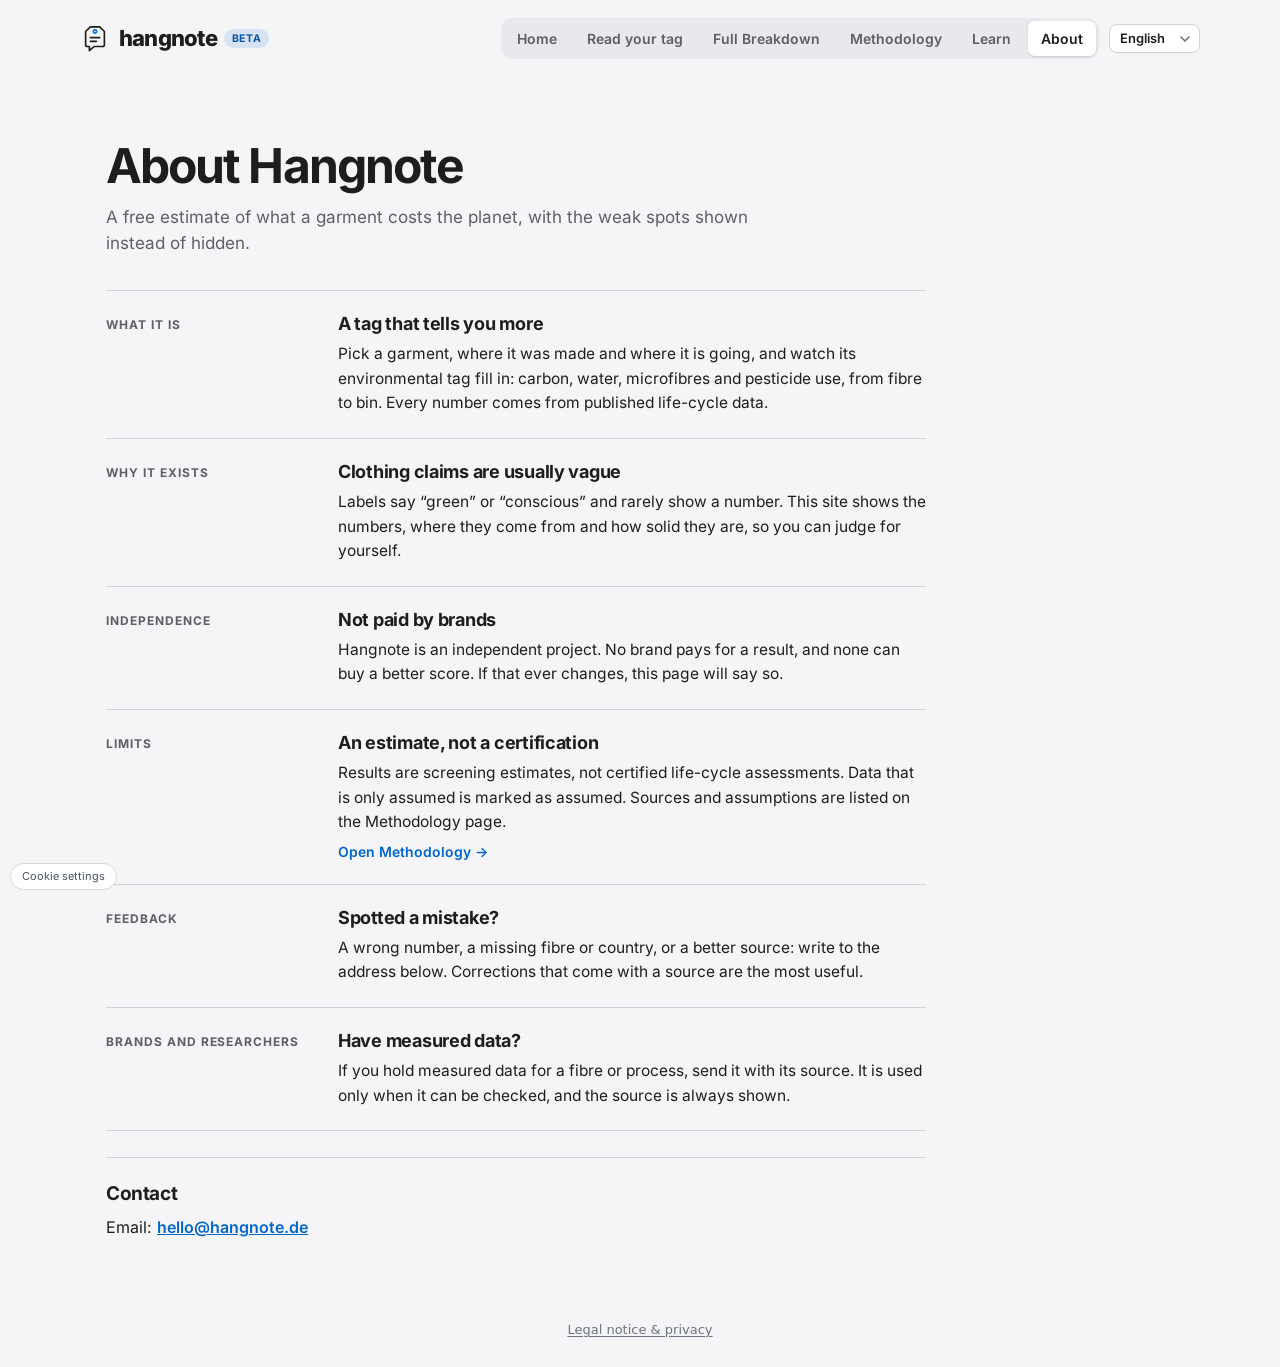
==== commit 0aa29d0c: "Add files via upload" ====
--- a/about.html
+++ b/about.html
@@ -496,13 +496,13 @@
 <script id="ht-analytics">
 (function(){
   // Set this to the address of your Cookie Policy page, e.g. 'https://yoursite.com/cookie-policy'
-  var COOKIE_POLICY_URL='/cookie-policy';
+  var COOKIE_POLICY_URL='cookie-policy.html';
   var GA_ID='G-3CGBGMYXRM', granted=false, loaded=false, lastView='';
   window.dataLayer=window.dataLayer||[];
   function gtag(){dataLayer.push(arguments);}
   window.gtag=gtag;
 
-  var VIEWS={'':'Home','#deep-dive':'LCA Deep Dive','#data':'Data & Assumptions'};
+  var VIEWS={'':'Home','#deep-dive':'Full Breakdown','#data':'Methodology'};
   function trackView(force){
     if(!granted)return;
     var h=location.hash; if(!(h in VIEWS))h='';
@@ -646,7 +646,7 @@
     <nav class="tabs" data-i="aria-label:langAria">
       <a href="./" data-t="tabFollow"></a>
       <a href="./#read" data-t="tabRead"></a>
-      <a href="calculator.html" data-t="tabCalc"></a>
+      <a href="breakdown.html" data-t="tabCalc"></a>
       <a href="calculator.html#data" data-t="tabData"></a>
       <a href="learn.html" data-t="tabLearn"></a>
       <a href="about.html" aria-current="page" data-t="tabAbout"></a>
@@ -661,7 +661,7 @@
 soonTip:"Not yet available, coming soon",
 frMapCap:"{o} to {d}, {m}. About {km} km counted in the footprint. Ships follow the main sea lanes. The line is a sketch, not the exact route.",frMapCapD:"{o} to {d}, {m}. About {km} km counted in the footprint. The line is direct, not the exact flight or road path.",
 wdBtn:"Wardrobe",wdH:"Your wardrobe",wdClose:"Close",wdAdd:"Add to wardrobe",wdAdded:"Added. Open wardrobe",wdFull:"Wardrobe full ({n} garments)",wdEmpty:"Nothing here yet. Build a garment on the Home page, then press “Add to wardrobe” on its tag.",wdN1:"1 garment",wdN:"{n} garments",wdTotal:"kg CO₂e over all planned wears",wdWater:"litres of water",wdHeavy:"Heaviest: {g}, {x} kg CO₂e",wdBest:"Lowest per wear: {g}, {x} kg CO₂e",wdWears:"wears",wdPer:"kg CO₂e per wear",wdRemove:"Remove",wdFewer:"Fewer wears",wdMoreW:"More wears",wdHint:"Wear a garment more and its footprint is spread over more days, so the number per wear drops.",wdCopy:"Copy wardrobe code",wdCopied:"Copied",wdImp:"Paste a code to import",wdImpGo:"Import",wdImpBad:"That code did not work.",wdImpOk:"Imported {n} garments.",wdClear:"Clear wardrobe",wdSure:"Really clear everything?",wdYes:"Yes, clear",wdNo:"Keep",wdLocal:"Saved only in this browser. Nothing is sent anywhere.",wdRail:"Your garments on the rail",wdItemAria:"{g}, {b}, made in {c}",
-C_germany:"Germany",C_france:"France",C_uk:"United Kingdom",C_usa:"United States",C_japan:"Japan",C_greece:"Greece",C_albania:"Albania",C_lithuania:"Lithuania",C_malaysia:"Malaysia",C_nicaragua:"Nicaragua",C_elsalvador:"El Salvador",C_haiti:"Haiti",C_other:"Other country (average)",MX_germany:"wind, coal and solar, plus gas and biomass",MX_france:"mostly nuclear",MX_uk:"gas and wind, plus biomass and nuclear",MX_usa:"mostly gas, plus nuclear, coal and wind",MX_japan:"gas and coal, plus solar and nuclear",MX_greece:"gas, solar and wind",MX_albania:"almost all hydropower",MX_lithuania:"mostly wind and solar, plus gas and biomass",MX_malaysia:"coal and gas, plus hydro",MX_nicaragua:"oil, biomass and other renewables, plus hydro and wind",MX_elsalvador:"hydro, geothermal and solar, plus oil and biomass",MX_haiti:"mostly oil",MX_other:"a world-average mix",madeInOther:"Made in another country (average)",millLedeOther:"Turning fibre into a finished garment adds {kg}, usually the biggest part of its footprint. This country isn’t in our list, so we use a world-average electricity mix: {g} g CO₂e/kWh. The real figure depends on where it was made.",keepTierBudget:"Everyday & budget",keepTierPremium:"Design & premium",rawMoreB:"More materials",rawLess:"Fewer materials",grpPlant:"Plant fibres",grpWood:"Wood-based cellulosics",grpAnimal:"Animal fibres",grpSynth:"Synthetic fibres",grpRecycled:"Recycled fibres",fibChange:"Change material",curveTipH:"{w} wears",curveTipV:"{v} kg CO₂e per wear",curveTipT:"{t} kg CO₂e over its whole life",keepH:"Make it last",keepLede:"The lowest-footprint garment is usually the one you already own. Three things that help:",keepBuyH:"If you buy new",keepBuyT:"In our data, organic cotton has about {p}% lower carbon and {w}% less water per kg of fibre than conventional cotton, and recycled cotton is lower still.",keepBuyL:"See options",keepBuyN:"We're working on partnerships with clothing shops.",keepPassH:"Pass it on, and buy second-hand",keepPassN:"We're working on partnerships with second-hand clothing shops.",keepPassT:"If it no longer fits or suits you, selling, swapping or donating it spreads its footprint over more wears. And next time, a pre-owned garment avoids making a new one.",keepFilterH:"Catch the microfibres",keepFilterT:"Synthetic fabrics shed microfibres in the wash. A washing-machine filter or a wash bag can catch a share of them, and fuller, less frequent washes help too.",keepFilterL:"See options",keepAff:"Some links here may be affiliate links: if you buy through one, we may earn a small commission at no cost to you. They never change a number.",support:"Support this project",title:"Hangnote – What do your clothes really cost the planet?",tabFollow:"Home",tabRead:"Read your tag",tabCalc:"LCA Deep Dive",tabData:"Data & Assumptions",tabLearn:"Learn",tabAbout:"About",beta:"Beta",betaNote:"Beta: an early version. Estimates may change when the data and methods are updated.",langAria:"Language",
+C_netherlands:"Netherlands",C_australia:"Australia",C_germany:"Germany",C_france:"France",C_uk:"United Kingdom",C_usa:"United States",C_japan:"Japan",C_greece:"Greece",C_albania:"Albania",C_lithuania:"Lithuania",C_malaysia:"Malaysia",C_nicaragua:"Nicaragua",C_elsalvador:"El Salvador",C_haiti:"Haiti",C_other:"Other country (average)",MX_germany:"wind, coal and solar, plus gas and biomass",MX_france:"mostly nuclear",MX_uk:"gas and wind, plus biomass and nuclear",MX_usa:"mostly gas, plus nuclear, coal and wind",MX_japan:"gas and coal, plus solar and nuclear",MX_greece:"gas, solar and wind",MX_albania:"almost all hydropower",MX_lithuania:"mostly wind and solar, plus gas and biomass",MX_malaysia:"coal and gas, plus hydro",MX_nicaragua:"oil, biomass and other renewables, plus hydro and wind",MX_elsalvador:"hydro, geothermal and solar, plus oil and biomass",MX_haiti:"mostly oil",MX_other:"a world-average mix",madeInOther:"Made in another country (average)",millLedeOther:"Turning fibre into a finished garment adds {kg}, usually the biggest part of its footprint. This country isn’t in our list, so we use a world-average electricity mix: {g} g CO₂e/kWh. The real figure depends on where it was made.",keepTierBudget:"Everyday & budget",keepTierPremium:"Design & premium",rawMoreB:"More materials",rawLess:"Fewer materials",grpPlant:"Plant fibres",grpWood:"Wood-based cellulosics",grpAnimal:"Animal fibres",grpSynth:"Synthetic fibres",grpRecycled:"Recycled fibres",fibChange:"Change material",curveTipH:"{w} wears",curveTipV:"{v} kg CO₂e per wear",curveTipT:"{t} kg CO₂e over its whole life",keepH:"Make it last",keepLede:"The lowest-footprint garment is usually the one you already own. Three things that help:",keepBuyH:"If you buy new",keepBuyT:"In our data, organic cotton has about {p}% lower carbon and {w}% less water per kg of fibre than conventional cotton, and recycled cotton is lower still.",keepBuyL:"See options",keepBuyN:"We're working on partnerships with clothing shops.",keepPassH:"Pass it on, and buy second-hand",keepPassN:"We're working on partnerships with second-hand clothing shops.",keepPassT:"If it no longer fits or suits you, selling, swapping or donating it spreads its footprint over more wears. And next time, a pre-owned garment avoids making a new one.",keepFilterH:"Catch the microfibres",keepFilterT:"Synthetic fabrics shed microfibres in the wash. A washing-machine filter or a wash bag can catch a share of them, and fuller, less frequent washes help too.",keepFilterL:"See options",keepAff:"Some links here may be affiliate links: if you buy through one, we may earn a small commission at no cost to you. They never change a number.",support:"Support this project",title:"Hangnote – What do your clothes really cost the planet?",tabFollow:"Home",tabRead:"Read your tag",tabCalc:"Full Breakdown",tabData:"Methodology",tabLearn:"Learn",tabAbout:"About",beta:"Beta",betaNote:"Beta: an early version. Estimates may change when the data and methods are updated.",langAria:"Language",
 h0:"What do your clothes really cost the planet?",p0:"Pick a garment below to start.",
 holding:"Got a real garment in your hands? {link} and get an estimate of its impact.",holdingLink:"Take a photo of its label",photoBtn:"Take or upload a photo of the label",photoLoad:"Reading the label… this takes a few seconds.",photoRead:"Reading the label… {p}%",photoDone:"Done. Check the text below and fix anything that looks wrong.",photoEmpty:"No label text found. Try a closer, brighter photo, or type the label.",photoErr:"The photo could not be read just now. Please try again, or type the label.",photoLimit:"The photo reader is busy right now (daily limit reached). Please type the label instead.",photoSoon:"Coming soon",photoNote:"When you choose a photo, it is sent to an AI service (Anthropic) that reads the tag, and it is not stored. Photograph only the label. It can still misread, so check the text below.",
 h1:"Read the tag in your hand.",p1:"Take a photo of the label, or type what it says, and get an estimate of its environmental impact.",
@@ -693,10 +693,10 @@
 eolPanelH:"Where it ends up",eolSub:"No route gets a credit for a second owner or for avoided virgin fibre, so these figures only count collection and treatment.",
 E_mix:"Typical EU mix",E_landfill:"Landfill",E_incin:"Incineration",E_recycle:"Recycling",E_resale:"Resale or donation",
 endWhere:"The whole life",endH:"{kg} CO₂e, about {km} km in a petrol car",rangeT:"A realistic range is {lo} to {hi} kg CO₂e. Most of the uncertainty is the energy used in the factory.",
-leverBest:"When buying, one lever is the fibre: {what} would cut the estimate by about {kg} kg ({p}%), with everything else unchanged. ",leverFib:"switching the main fibre to {f}",leverCtry:"making it in {c}",leverSea:"shipping it instead of flying",
-leverLow:"Its fibre is already close to the lowest-footprint choice. ",leverWear:"The simplest: wearing it {n2} times instead of {n} lowers the footprint per wear from {a} to {x} kg.",
-again:"Create another label",readOwn:"Read your own label",openCalc:"Open the LCA Deep Dive",
-endNote:"Calculations based on our Data & Assumptions.",
+leverBest:"When buying, one lever is the fibre: {what} would cut the estimate by about {p}%, with everything else unchanged. ",leverFib:"switching the main fibre to {f}",leverCtry:"making it in {c}",leverSea:"shipping it instead of flying",
+leverLow:"Its fibre is already close to the lowest-footprint choice. ",leverWear:"The simplest: wearing it {n2} times instead of {n} lowers the footprint per wear by {p}%.",
+again:"Create another label",readOwn:"Read your own label",openCalc:"Open the Full Breakdown",
+endNote:"Calculations based on our Methodology.",
 noChange:"no change",tagAria:"Hangnote",tagH:"Environmental data",
 R_raw:"Raw materials",R_yarn:"Yarn & fabric formation",R_wet:"Wet processing",R_asm:"Assembly & packaging",R_fr:"Freight",R_use:"Use phase",R_eol:"End of life",
 water:"litres of water",mp:"microfibres per wash",yourG:"Your garment",waiting:"Waiting for the label",
@@ -704,18 +704,18 @@
 show:"Show tag",hide:"Hide tag",
 G_tshirt:"T-shirt",G_jeans:"Jeans",G_hoodie:"Hoodie",G_leggings:"Leggings",G_shirt:"Shirt",G_sweater:"Sweater",G_socks:"Socks",G_underwear:"Underwear",
 F_cotton:"Cotton",F_rcotton:"Recycled cotton",F_ocotton:"Organic cotton",F_poly:"Polyester",F_rpoly:"Recycled polyester",F_viscose:"Viscose",F_lyocell:"Lyocell (Tencel)",F_linen:"Linen",F_wool:"Wool",F_nylon:"Nylon",F_elastane:"Elastane",F_acrylic:"Acrylic",F_modal:"Modal",F_hemp:"Hemp",F_cashmere:"Cashmere",F_silk:"Silk",F_alpaca:"Alpaca",F_mohair:"Mohair",F_rnylon:"Recycled nylon",F_rwool:"Recycled wool",
-C_bangladesh:"Bangladesh",C_china:"China",C_india:"India",C_vietnam:"Vietnam",C_turkey:"Turkey",C_italy:"Italy",C_portugal:"Portugal",C_cambodia:"Cambodia",C_indonesia:"Indonesia",C_pakistan:"Pakistan",C_srilanka:"Sri Lanka",C_myanmar:"Myanmar",C_romania:"Romania",C_bulgaria:"Bulgaria",C_spain:"Spain",C_poland:"Poland",C_morocco:"Morocco",C_tunisia:"Tunisia",C_egypt:"Egypt",C_ethiopia:"Ethiopia",C_kenya:"Kenya",C_mauritius:"Mauritius",C_mexico:"Mexico",C_honduras:"Honduras",C_peru:"Peru",C_brazil:"Brazil",C_thailand:"Thailand",C_philippines:"Philippines",C_jordan:"Jordan",C_guatemala:"Guatemala",C_dominicanrepublic:"Dominican Republic",C_madagascar:"Madagascar",MX_bangladesh:"mostly gas",MX_china:"mostly coal",MX_india:"mostly coal",MX_vietnam:"coal and hydro",MX_turkey:"coal, gas and hydro, plus wind and solar",MX_italy:"about half gas, plus solar and hydro",MX_portugal:"hydro, wind and solar, with some gas",MX_cambodia:"mostly coal, plus hydro",MX_indonesia:"mostly coal",MX_pakistan:"gas, hydro and solar, plus coal and nuclear",MX_srilanka:"hydro and coal, plus solar and oil",MX_myanmar:"hydro and gas",MX_romania:"hydro, nuclear and gas, plus coal and wind",MX_bulgaria:"nuclear and coal, with growing solar",MX_spain:"wind, nuclear and solar, plus gas and hydro",MX_poland:"mostly coal",MX_morocco:"mostly coal, plus wind",MX_tunisia:"almost all gas",MX_egypt:"mostly gas",MX_ethiopia:"almost all hydropower",MX_kenya:"geothermal, hydro and wind",MX_mauritius:"coal and oil, plus some bagasse and solar",MX_mexico:"mostly gas, plus oil, hydro and solar",MX_honduras:"oil, hydro, solar and biomass",MX_peru:"hydro and gas, plus wind and solar",MX_brazil:"mostly hydro, plus wind, solar and biomass",MX_thailand:"mostly gas, plus coal",MX_philippines:"mostly coal, plus gas and hydro",MX_jordan:"mostly gas, plus solar, oil and wind",MX_guatemala:"hydro and biomass, plus coal and oil",MX_dominicanrepublic:"coal, gas and oil, plus solar",MX_madagascar:"oil, hydro and coal, plus solar",RD_raw:"Growing or making the fibre: farming, oil extraction, pulping and first processing.",RD_yarn:"Spinning the fibre into yarn, then weaving or knitting it into fabric.",RD_wet:"Dyeing, bleaching and finishing the fabric: lots of hot water and heat.",RD_asm:"Cutting, sewing, labels and packaging.",RD_fr:"Moving the finished garment from the factory to the shop, by the transport mode you chose.",RD_use:"Washing, and tumble-drying if you use a dryer, over the garment’s whole life.",RD_eol:"What happens when you are done with it: landfill, incineration, recycling or resale.",tipPct:"{p}%",DN_germany:"Germany",DP_germany:"Germany",DC_germany:"Berlin",DN_france:"France",DP_france:"France",DC_france:"Paris",DN_uk:"United Kingdom",DP_uk:"the United Kingdom",DC_uk:"London",DN_italy:"Italy",DP_italy:"Italy",DC_italy:"Milan",DN_spain:"Spain",DP_spain:"Spain",DC_spain:"Madrid",DN_netherlands:"Netherlands",DP_netherlands:"the Netherlands",DC_netherlands:"Amsterdam",DN_usa:"United States",DP_usa:"the United States",DC_usa:"New York",DN_japan:"Japan",DP_japan:"Japan",DC_japan:"Tokyo",DN_australia:"Australia",DP_australia:"Australia",DC_australia:"Sydney",regNA:"North America",regAP:"Asia-Pacific",destTo:"Distances are typical routes to {city}.",destMore:"Choose a country",mapHint:"Tap a country to move production there. Colour shows the change in kg CO₂e.",regEuAf:"Europe, North Africa & Middle East",legLow:"lower footprint",legHigh:"higher",listShow:"Show as ranked list",ctryHow:"Sorted from lowest to highest footprint for this garment. Bars show the change compared with making it in {c}.",ctryCur:"current",ctryAll:"Show all {n} countries",ctryLess:"Show fewer",ctryGap:"{n} more",regAll:"All",regAsia:"Asia",regAfrica:"Africa & Indian Ocean",regAmericas:"Americas",regEu:"Europe",regAf:"Africa",
+C_bangladesh:"Bangladesh",C_china:"China",C_india:"India",C_vietnam:"Vietnam",C_turkey:"Turkey",C_italy:"Italy",C_portugal:"Portugal",C_cambodia:"Cambodia",C_indonesia:"Indonesia",C_pakistan:"Pakistan",C_srilanka:"Sri Lanka",C_myanmar:"Myanmar",C_romania:"Romania",C_bulgaria:"Bulgaria",C_spain:"Spain",C_poland:"Poland",C_morocco:"Morocco",C_tunisia:"Tunisia",C_egypt:"Egypt",C_ethiopia:"Ethiopia",C_kenya:"Kenya",C_mauritius:"Mauritius",C_mexico:"Mexico",C_honduras:"Honduras",C_peru:"Peru",C_brazil:"Brazil",C_thailand:"Thailand",C_philippines:"Philippines",C_jordan:"Jordan",C_guatemala:"Guatemala",C_dominicanrepublic:"Dominican Republic",C_madagascar:"Madagascar",MX_bangladesh:"mostly gas",MX_china:"mostly coal",MX_india:"mostly coal",MX_vietnam:"coal and hydro",MX_turkey:"coal, gas and hydro, plus wind and solar",MX_italy:"about half gas, plus solar and hydro",MX_portugal:"hydro, wind and solar, with some gas",MX_cambodia:"mostly coal, plus hydro",MX_indonesia:"mostly coal",MX_pakistan:"gas, hydro and solar, plus coal and nuclear",MX_srilanka:"hydro and coal, plus solar and oil",MX_myanmar:"hydro and gas",MX_romania:"hydro, nuclear and gas, plus coal and wind",MX_bulgaria:"nuclear and coal, with growing solar",MX_spain:"wind, nuclear and solar, plus gas and hydro",MX_poland:"mostly coal",MX_morocco:"mostly coal, plus wind",MX_tunisia:"almost all gas",MX_egypt:"mostly gas",MX_ethiopia:"almost all hydropower",MX_kenya:"geothermal, hydro and wind",MX_mauritius:"coal and oil, plus some bagasse and solar",MX_mexico:"mostly gas, plus oil, hydro and solar",MX_honduras:"oil, hydro, solar and biomass",MX_peru:"hydro and gas, plus wind and solar",MX_brazil:"mostly hydro, plus wind, solar and biomass",MX_thailand:"mostly gas, plus coal",MX_philippines:"mostly coal, plus gas and hydro",MX_jordan:"mostly gas, plus solar, oil and wind",MX_guatemala:"hydro and biomass, plus coal and oil",MX_dominicanrepublic:"coal, gas and oil, plus solar",MX_madagascar:"oil, hydro and coal, plus solar",RD_raw:"Growing or making the fibre: farming, oil extraction, pulping and first processing.",RD_yarn:"Spinning the fibre into yarn, then weaving or knitting it into fabric.",RD_wet:"Dyeing, bleaching and finishing the fabric: lots of hot water and heat.",RD_asm:"Cutting, sewing, labels and packaging.",RD_fr:"Moving the finished garment from the factory to the shop, by the transport mode you chose.",RD_use:"Washing, and tumble-drying if you use a dryer, over the garment’s whole life.",RD_eol:"What happens when you are done with it: landfill, incineration, recycling or resale.",tipPct:"{p}%",DN_germany:"Germany",DP_germany:"Germany",DC_germany:"Germany",DN_france:"France",DP_france:"France",DC_france:"France",DN_uk:"United Kingdom",DP_uk:"the United Kingdom",DC_uk:"the United Kingdom",DN_italy:"Italy",DP_italy:"Italy",DC_italy:"Italy",DN_spain:"Spain",DP_spain:"Spain",DC_spain:"Spain",DN_netherlands:"Netherlands",DP_netherlands:"the Netherlands",DC_netherlands:"the Netherlands",DN_usa:"United States",DP_usa:"the United States",DC_usa:"the United States",DN_japan:"Japan",DP_japan:"Japan",DC_japan:"Japan",DN_australia:"Australia",DP_australia:"Australia",DC_australia:"Australia",regNA:"North America",regAP:"Asia-Pacific",destTo:"Distances are typical routes to {city}.",destMore:"Choose a country",mapHint:"Tap a country to move production there. Colour shows the change in kg CO₂e.",regEuAf:"Europe, North Africa & Middle East",legLow:"lower footprint",legHigh:"higher",listShow:"Show as ranked list",ctryHow:"Sorted from lowest to highest footprint for this garment. Bars show the change compared with making it in {c}.",ctryCur:"current",ctryAll:"Show all {n} countries",ctryLess:"Show fewer",ctryGap:"{n} more",regAll:"All",regAsia:"Asia",regAfrica:"Africa & Indian Ocean",regAmericas:"Americas",regEu:"Europe",regAf:"Africa",
 lower:true},
 it:{
 soonTip:"Non ancora disponibile, in arrivo",
-frMapCap:"{o} verso {d}, {m}. Circa {km} km considerati nell’impronta. Le navi seguono le principali rotte marittime. La linea è uno schizzo, non il percorso esatto.",frMapCapD:"{o} verso {d}, {m}. Circa {km} km considerati nell’impronta. La linea è diretta, non il percorso esatto di volo o strada.",
+frMapCap:"{o} → {d}, {m}. Circa {km} km considerati nell’impronta. Le navi seguono le principali rotte marittime. La linea è uno schizzo, non il percorso esatto.",frMapCapD:"{o} → {d}, {m}. Circa {km} km considerati nell’impronta. La linea è diretta, non il percorso esatto di volo o strada.",
 wdBtn:"Armadio",wdH:"Il tuo armadio",wdClose:"Chiudi",wdAdd:"Aggiungi all’armadio",wdAdded:"Aggiunto. Apri l’armadio",wdFull:"Armadio pieno ({n} capi)",wdEmpty:"Ancora niente. Crea un capo nella pagina Home, poi premi “Aggiungi all’armadio” sulla sua etichetta.",wdN1:"1 capo",wdN:"{n} capi",wdTotal:"kg CO₂e su tutti gli usi previsti",wdWater:"litri di acqua",wdHeavy:"Il più pesante: {g}, {x} kg CO₂e",wdBest:"Il più basso per utilizzo: {g}, {x} kg CO₂e",wdWears:"usi",wdPer:"kg CO₂e per utilizzo",wdRemove:"Rimuovi",wdFewer:"Meno usi",wdMoreW:"Più usi",wdHint:"Se usi un capo più a lungo, la sua impronta si distribuisce su più giorni e il valore per utilizzo scende.",wdCopy:"Copia il codice dell’armadio",wdCopied:"Copiato",wdImp:"Incolla un codice per importare",wdImpGo:"Importa",wdImpBad:"Questo codice non ha funzionato.",wdImpOk:"Importati {n} capi.",wdClear:"Svuota l’armadio",wdSure:"Svuotare davvero tutto?",wdYes:"Sì, svuota",wdNo:"Tieni",wdLocal:"Salvato solo in questo browser. Non viene inviato da nessuna parte.",wdRail:"I tuoi capi sull’asta",wdItemAria:"{g}, {b}, prodotto in {c}",
-C_germany:"Germania",C_france:"Francia",C_uk:"Regno Unito",C_usa:"Stati Uniti",C_japan:"Giappone",C_greece:"Grecia",C_albania:"Albania",C_lithuania:"Lituania",C_malaysia:"Malesia",C_nicaragua:"Nicaragua",C_elsalvador:"El Salvador",C_haiti:"Haiti",C_other:"Altro paese (media)",CIN_uk:"!nel Regno Unito",CIN_usa:"!negli Stati Uniti",MX_germany:"eolico, carbone e solare, più gas e biomasse",MX_france:"soprattutto nucleare",MX_uk:"gas ed eolico, più biomasse e nucleare",MX_usa:"soprattutto gas, più nucleare, carbone ed eolico",MX_japan:"gas e carbone, più solare e nucleare",MX_greece:"gas, solare ed eolico",MX_albania:"quasi tutto idroelettrico",MX_lithuania:"soprattutto eolico e solare, più gas e biomasse",MX_malaysia:"carbone e gas, più idroelettrico",MX_nicaragua:"petrolio, biomasse e altre rinnovabili, più idroelettrico ed eolico",MX_elsalvador:"idroelettrico, geotermico e solare, più petrolio e biomasse",MX_haiti:"soprattutto petrolio",MX_other:"un mix medio mondiale",madeInOther:"Prodotto in un altro paese (media)",millLedeOther:"Trasformare la fibra in un capo finito aggiunge {kg}, di solito la parte più grande della sua impronta. Questo paese non è nel nostro elenco, quindi usiamo un mix elettrico medio mondiale: {g} g CO₂e/kWh. Il valore reale dipende da dove è stato prodotto.",keepTierBudget:"Quotidiano e conveniente",keepTierPremium:"Design e premium",rawMoreB:"Altri materiali",rawLess:"Meno materiali",grpPlant:"Fibre vegetali",grpWood:"Cellulosiche da legno",grpAnimal:"Fibre animali",grpSynth:"Fibre sintetiche",grpRecycled:"Fibre riciclate",fibChange:"Cambia materiale",curveTipH:"{w} utilizzi",curveTipV:"{v} kg CO₂e per utilizzo",curveTipT:"{t} kg CO₂e in tutta la sua vita",keepH:"Fallo durare",keepLede:"Il capo con l’impronta più bassa è di solito quello che hai già. Tre cose che aiutano:",keepBuyH:"Se compri nuovo",keepBuyT:"Nei nostri dati, il cotone biologico ha circa il {p}% di carbonio e il {w}% di acqua in meno per kg di fibra rispetto al cotone convenzionale, e il cotone riciclato è ancora più basso.",keepBuyL:"Vedi le opzioni",keepBuyN:"Stiamo lavorando a collaborazioni con negozi di abbigliamento.",keepPassH:"Passalo, e compra usato",keepPassN:"Stiamo lavorando a collaborazioni con negozi di abbigliamento di seconda mano.",keepPassT:"Se non ti va più bene o non ti piace più, venderlo, scambiarlo o donarlo distribuisce la sua impronta su più utilizzi. E la prossima volta, un capo usato evita di produrne uno nuovo.",keepFilterH:"Trattieni le microfibre",keepFilterT:"I tessuti sintetici rilasciano microfibre nel lavaggio. Un filtro per la lavatrice o un sacchetto da bucato ne può trattenere una parte; aiutano anche lavaggi più pieni e meno frequenti.",keepFilterL:"Vedi le opzioni",keepAff:"Alcuni link qui potrebbero essere link di affiliazione: se acquisti tramite uno di essi, potremmo ricevere una piccola commissione, senza costi per te. Non cambiano mai nessun numero.",support:"Sostieni il progetto",termCG:"dalla culla alla tomba",title:"Hangnote – Quanto costano davvero i tuoi vestiti al pianeta?",tabFollow:"Home",tabRead:"Leggi l’etichetta",tabCalc:"Approfondimento LCA",tabData:"Metodologia",tabLearn:"Scopri",tabAbout:"Il progetto",beta:"Beta",betaNote:"Beta: versione preliminare. Le stime possono cambiare quando aggiorniamo dati e metodi.",langAria:"Lingua",
+C_netherlands:"Paesi Bassi",C_australia:"Australia",C_germany:"Germania",C_france:"Francia",C_uk:"Regno Unito",C_usa:"Stati Uniti",C_japan:"Giappone",C_greece:"Grecia",C_albania:"Albania",C_lithuania:"Lituania",C_malaysia:"Malesia",C_nicaragua:"Nicaragua",C_elsalvador:"El Salvador",C_haiti:"Haiti",C_other:"Altro paese (media)",CIN_uk:"!nel Regno Unito",CIN_usa:"!negli Stati Uniti",MX_germany:"eolico, carbone e solare, più gas e biomasse",MX_france:"soprattutto nucleare",MX_uk:"gas ed eolico, più biomasse e nucleare",MX_usa:"soprattutto gas, più nucleare, carbone ed eolico",MX_japan:"gas e carbone, più solare e nucleare",MX_greece:"gas, solare ed eolico",MX_albania:"quasi tutto idroelettrico",MX_lithuania:"soprattutto eolico e solare, più gas e biomasse",MX_malaysia:"carbone e gas, più idroelettrico",MX_nicaragua:"petrolio, biomasse e altre rinnovabili, più idroelettrico ed eolico",MX_elsalvador:"idroelettrico, geotermico e solare, più petrolio e biomasse",MX_haiti:"soprattutto petrolio",MX_other:"un mix medio mondiale",madeInOther:"Prodotto in un altro paese (media)",millLedeOther:"Trasformare la fibra in un capo finito aggiunge {kg}, di solito la parte più grande della sua impronta. Questo paese non è nel nostro elenco, quindi usiamo un mix elettrico medio mondiale: {g} g CO₂e/kWh. Il valore reale dipende da dove è stato prodotto.",keepTierBudget:"Quotidiano e conveniente",keepTierPremium:"Design e premium",rawMoreB:"Altri materiali",rawLess:"Meno materiali",grpPlant:"Fibre vegetali",grpWood:"Cellulosiche da legno",grpAnimal:"Fibre animali",grpSynth:"Fibre sintetiche",grpRecycled:"Fibre riciclate",fibChange:"Cambia materiale",curveTipH:"{w} utilizzi",curveTipV:"{v} kg CO₂e per utilizzo",curveTipT:"{t} kg CO₂e in tutta la sua vita",keepH:"Fallo durare",keepLede:"Il capo con l’impronta più bassa è di solito quello che hai già. Tre cose che aiutano:",keepBuyH:"Se compri nuovo",keepBuyT:"Nei nostri dati, il cotone biologico ha circa il {p}% di carbonio e il {w}% di acqua in meno per kg di fibra rispetto al cotone convenzionale, e il cotone riciclato è ancora più basso.",keepBuyL:"Vedi le opzioni",keepBuyN:"Stiamo lavorando a collaborazioni con negozi di abbigliamento.",keepPassH:"Passalo, e compra usato",keepPassN:"Stiamo lavorando a collaborazioni con negozi di abbigliamento di seconda mano.",keepPassT:"Se non ti va più bene o non ti piace più, venderlo, scambiarlo o donarlo distribuisce la sua impronta su più utilizzi. E la prossima volta, un capo usato evita di produrne uno nuovo.",keepFilterH:"Trattieni le microfibre",keepFilterT:"I tessuti sintetici rilasciano microfibre nel lavaggio. Un filtro per la lavatrice o un sacchetto da bucato ne può trattenere una parte; aiutano anche lavaggi più pieni e meno frequenti.",keepFilterL:"Vedi le opzioni",keepAff:"Alcuni link qui potrebbero essere link di affiliazione: se acquisti tramite uno di essi, potremmo ricevere una piccola commissione, senza costi per te. Non cambiano mai nessun numero.",support:"Sostieni il progetto",termCG:"dalla culla alla tomba",title:"Hangnote – Quanto costano davvero i tuoi vestiti al pianeta?",tabFollow:"Home",tabRead:"Leggi l’etichetta",tabCalc:"Approfondimento LCA",tabData:"Metodologia",tabLearn:"Scopri",tabAbout:"Il progetto",beta:"Beta",betaNote:"Beta: versione preliminare. Le stime possono cambiare quando aggiorniamo dati e metodi.",langAria:"Lingua",
 h0:"Quanto costano davvero i tuoi vestiti al pianeta?",p0:"Scegli un capo qui sotto per iniziare.",
 holding:"Hai un capo tra le mani? {link} e stima il suo impatto.",holdingLink:"Fotografa la sua etichetta",photoBtn:"Scatta o carica una foto dell’etichetta",photoLoad:"Lettura dell’etichetta… ci vogliono alcuni secondi.",photoRead:"Lettura dell’etichetta… {p}%",photoDone:"Fatto. Controlla il testo qui sotto e correggi ciò che non va.",photoEmpty:"Nessun testo di etichetta trovato. Prova una foto più vicina e luminosa, oppure scrivi l’etichetta.",photoErr:"Non è stato possibile leggere la foto adesso. Riprova o scrivi l’etichetta.",photoLimit:"Il lettore di foto è occupato (limite giornaliero raggiunto). Scrivi l’etichetta a mano.",photoSoon:"In arrivo",photoNote:"Quando scegli una foto, viene inviata a un servizio di IA (Anthropic) che legge l’etichetta, e non viene conservata. Fotografa solo l’etichetta. Può comunque sbagliare, quindi controlla il testo qui sotto.",
 h1:"Leggi l’etichetta che hai in mano.",p1:"Fotografa l’etichetta, o scrivi quello che c’è scritto, e ricevi una stima dell’impatto ambientale.",
 careLabel:"Cosa dice l’etichetta?",placeholder:"60% cotone, 40% poliestere\nProdotto in Bangladesh\nLavare a 40 °C",
-careHint:"Le fibre con le percentuali, il paese dopo «Made in» e, se vuoi, la temperatura di lavaggio.",fromTagH:"Dalla tua etichetta",notTagH:"Non è sull’etichetta",chipWash:"Lavaggio a {t} °C",chipWashAs:" (modellato come {m} °C)",chipNoDry:"Non asciugare in asciugatrice",asmNote:"«Prodotto in» di solito indica dove il capo è stato cucito. Supponiamo che anche il tessuto sia stato fatto lì, ma non sempre è così.",qModeH:"Come è arrivato in negozio?",qModeNote:"L’etichetta non lo dice. La spedizione verso {city} pesa {sea} sull’impronta via mare e {air} in aereo.",qModeNoteU:"L’etichetta non lo dice. Spedito a {city}, il trasporto pesa {sea} sull’impronta via mare e {air} in aereo. Scegli dove ti trovi per aggiornare il dato.",qDestH:"Dove ti trovi?",qDefaults:"Assunti anche questi, e facili da cambiare dopo: 30 utilizzi, asciugatura all’aria e uno smaltimento medio.",millAsm:"Dalla tua etichetta: «Prodotto in» indica di solito dove è stato cucito. Supponiamo che anche filatura e tintura siano avvenute lì. Se sai che non è così, scegli un altro paese qui sotto.",
+careHint:"Le fibre con le percentuali, il paese dopo «Made in» e, se vuoi, la temperatura di lavaggio.",fromTagH:"Dalla tua etichetta",notTagH:"Non è sull’etichetta",chipWash:"Lavaggio a {t} °C",chipWashAs:" (modellato come {m} °C)",chipNoDry:"Non asciugare in asciugatrice",asmNote:"«Prodotto in» di solito indica dove il capo è stato cucito. Supponiamo che anche il tessuto sia stato fatto lì, ma non sempre è così.",qModeH:"Come è arrivato in negozio?",qModeNote:"L’etichetta non lo dice. La spedizione nel Paese di destinazione ({city}) pesa {sea} sull’impronta via mare e {air} in aereo.",qModeNoteU:"L’etichetta non lo dice. Spedito nel Paese di destinazione ({city}), il trasporto pesa {sea} sull’impronta via mare e {air} in aereo. Scegli dove ti trovi per aggiornare il dato.",qDestH:"Dove ti trovi?",qDefaults:"Assunti anche questi, e facili da cambiare dopo: 30 utilizzi, asciugatura all’aria e uno smaltimento medio.",millAsm:"Dalla tua etichetta: «Prodotto in» indica di solito dove è stato cucito. Supponiamo che anche filatura e tintura siano avvenute lì. Se sai che non è così, scegli un altro paese qui sotto.",
 examplesAria:"Etichette di esempio",
 ex:[["100% Cotone\nMade in Bangladesh","100% cotone, Bangladesh"],["82% Poliestere 18% Elastan\nMade in China","Leggings, Cina"],["100% Lino\nMade in Italy","100% lino, Italia"],["65% Cotone riciclato, 35% poliestere riciclato\nMade in Portugal","Misto riciclato, Portogallo"]],
 whatKind:"Che tipo di capo è?",go:"Crea l’Hangnote",goEmpty:"",goNoFibre:"Nessuna fibra trovata. Prova «100% cotone».",goOk:"{garment}, {g} g (peso tipico)",
@@ -727,7 +727,7 @@
 millWhere:"Filatura, tessitura, tintura e cucitura",millLede:"Trasformare la fibra in un capo finito aggiunge {kg}, di solito la parte più grande della sua impronta. Lì il mix elettrico{mix} emette {g} g CO₂e/kWh, contro una media mondiale di {ref}.",
 millPanelH:"Dove è stato prodotto",millSub:"Qui gran parte dell’energia è elettrica, quindi conta come viene prodotta: il mix elettrico del paese (carbone, gas, idroelettrico, solare…) cambia il risultato.",
 frWhereUnset:"Dalla fabbrica al negozio",frHUnset:"Spedito in …",frLedeUnset:"Scegli dove verrà spedito. Distanza e mezzo di trasporto cambiano l’impronta.",footAssume:"Stima con i valori abituali per ciò che non hai scelto.",frWhere:"La spedizione {d}",frH_sea:"{km} km in nave portacontainer",frH_air:"{km} km in aereo",frH_road:"{km} km in camion",
-frLede:"Il viaggio fino a un negozio a {city} aggiunge {kg}, {share} dell’impronta sull’intero ciclo di vita.",lt1:"meno dell’1%",
+frLede:"Il viaggio fino a un negozio ({city}) aggiunge {kg}, {share} dell’impronta sull’intero ciclo di vita.",lt1:"meno dell’1%",
 frPanelH:"Dove verrà spedito?",frSub:"Le distanze sono rotte tipiche dalla fabbrica a {city}.",
 M_sea:"Nave portacontainer",M_air:"Aereo",M_road:"Camion",noRoute:"Nessuna rotta via terra",
 frNote:"In aereo il trasporto emetterebbe circa {x} volte la CO₂ della nave. Le consegne espresse da lontano viaggiano per lo più in aereo.",
@@ -742,8 +742,8 @@
 eolPanelH:"Dove finisce",eolSub:"Nessuno scenario riceve crediti per un secondo proprietario o per la fibra vergine evitata: queste cifre contano solo raccolta e trattamento.",
 E_mix:"Mix tipico UE",E_landfill:"Discarica",E_incin:"Incenerimento",E_recycle:"Riciclo",E_resale:"Rivendita o donazione",
 endWhere:"Tutta la vita",endH:"{kg} CO₂e, circa {km} km in un’auto a benzina",rangeT:"Un intervallo realistico va da {lo} a {hi} kg di CO₂e. La maggior parte dell’incertezza riguarda l’energia usata in fabbrica.",
-leverBest:"Quando compri, una leva è la fibra: {what} ridurrebbe la stima di circa {kg} kg ({p}%), a parità di tutto il resto. ",leverFib:"passare a {f} come fibra principale",leverCtry:"produrlo in {c}",leverSea:"spedirlo in nave invece che in aereo",
-leverLow:"La sua fibra è già vicina alla scelta con l’impronta più bassa. ",leverWear:"Il più semplice: indossarlo {n2} volte invece di {n} abbassa l’impronta per utilizzo da {a} a {x} kg.",
+leverBest:"Quando compri, una leva è la fibra: {what} ridurrebbe la stima di circa il {p}%, a parità di tutto il resto. ",leverFib:"passare a {f} come fibra principale",leverCtry:"produrlo in {c}",leverSea:"spedirlo in nave invece che in aereo",
+leverLow:"La sua fibra è già vicina alla scelta con l’impronta più bassa. ",leverWear:"Il più semplice: indossarlo {n2} volte invece di {n} abbassa l’impronta per utilizzo del {p}%.",
 again:"Crea un’altra etichetta",readOwn:"Leggi la tua etichetta",openCalc:"Apri l’approfondimento LCA",
 endNote:"Calcoli basati sulla nostra Metodologia.",
 noChange:"nessuna variazione",tagAria:"Etichetta Hangnote",tagH:"Valori ambientali",
@@ -753,18 +753,18 @@
 show:"Mostra etichetta",hide:"Nascondi etichetta",
 G_tshirt:"T-shirt",G_jeans:"Jeans",G_hoodie:"Felpa",G_leggings:"Leggings",G_shirt:"Camicia",G_sweater:"Maglione",G_socks:"Calzini",G_underwear:"Intimo",
 F_cotton:"Cotone",F_rcotton:"Cotone riciclato",F_ocotton:"Cotone biologico",F_poly:"Poliestere",F_rpoly:"Poliestere riciclato",F_viscose:"Viscosa",F_lyocell:"Lyocell (Tencel)",F_linen:"Lino",F_wool:"Lana",F_nylon:"Nylon",F_elastane:"Elastan",F_acrylic:"Acrilico",F_modal:"Modal",F_hemp:"Canapa",F_cashmere:"Cashmere",F_silk:"Seta",F_alpaca:"Alpaca",F_mohair:"Mohair",F_rnylon:"Nylon riciclato",F_rwool:"Lana riciclata",
-C_bangladesh:"Bangladesh",C_china:"Cina",C_india:"India",C_vietnam:"Vietnam",C_turkey:"Turchia",C_italy:"Italia",C_portugal:"Portogallo",C_cambodia:"Cambogia",C_indonesia:"Indonesia",C_pakistan:"Pakistan",C_srilanka:"Sri Lanka",C_myanmar:"Myanmar",C_romania:"Romania",C_bulgaria:"Bulgaria",C_spain:"Spagna",C_poland:"Polonia",C_morocco:"Marocco",C_tunisia:"Tunisia",C_egypt:"Egitto",C_ethiopia:"Etiopia",C_kenya:"Kenya",C_mauritius:"Mauritius",C_mexico:"Messico",C_honduras:"Honduras",C_peru:"Perù",CIN_philippines:"!nelle Filippine",CIN_dominicanrepublic:"!nella Repubblica Dominicana",C_brazil:"Brasile",C_thailand:"Thailandia",C_philippines:"Filippine",C_jordan:"Giordania",C_guatemala:"Guatemala",C_dominicanrepublic:"Repubblica Dominicana",C_madagascar:"Madagascar",MX_bangladesh:"soprattutto gas",MX_china:"soprattutto carbone",MX_india:"soprattutto carbone",MX_vietnam:"carbone e idroelettrico",MX_turkey:"carbone, gas e idroelettrico, più eolico e solare",MX_italy:"circa metà gas, più solare e idroelettrico",MX_portugal:"idroelettrico, eolico e solare, con un po’ di gas",MX_cambodia:"soprattutto carbone, più idroelettrico",MX_indonesia:"soprattutto carbone",MX_pakistan:"gas, idroelettrico e solare, più carbone e nucleare",MX_srilanka:"idroelettrico e carbone, più solare e petrolio",MX_myanmar:"idroelettrico e gas",MX_romania:"idroelettrico, nucleare e gas, più carbone ed eolico",MX_bulgaria:"nucleare e carbone, con il solare in crescita",MX_spain:"eolico, nucleare e solare, più gas e idroelettrico",MX_poland:"soprattutto carbone",MX_morocco:"soprattutto carbone, più eolico",MX_tunisia:"quasi tutto gas",MX_egypt:"soprattutto gas",MX_ethiopia:"quasi tutta idroelettrica",MX_kenya:"geotermica, idroelettrica ed eolica",MX_mauritius:"carbone e petrolio, con un po’ di bagassa e solare",MX_mexico:"soprattutto gas, più petrolio, idroelettrico e solare",MX_honduras:"petrolio, idroelettrico, solare e biomasse",MX_peru:"idroelettrico e gas, più eolico e solare",MX_brazil:"soprattutto idroelettrico, più eolico, solare e biomasse",MX_thailand:"soprattutto gas, più carbone",MX_philippines:"soprattutto carbone, più gas e idroelettrico",MX_jordan:"soprattutto gas, più solare, petrolio ed eolico",MX_guatemala:"idroelettrico e biomasse, più carbone e petrolio",MX_dominicanrepublic:"carbone, gas e petrolio, più solare",MX_madagascar:"petrolio, idroelettrico e carbone, più solare",RD_raw:"Coltivare o produrre la fibra: agricoltura, estrazione del petrolio, trattamento della cellulosa e prime lavorazioni.",RD_yarn:"Filare la fibra in filato, poi tesserla o lavorarla a maglia in tessuto.",RD_wet:"Tintura, candeggio e finissaggio del tessuto: molta acqua calda e calore.",RD_asm:"Taglio, cucitura, etichette e imballaggio.",RD_fr:"Trasporto del capo finito dalla fabbrica al negozio, con il mezzo che hai scelto.",RD_use:"Lavaggio ed eventuale asciugatrice per tutta la vita del capo.",RD_eol:"Cosa succede quando non lo usi più: discarica, incenerimento, riciclo o rivendita.",tipPct:"{p}%",DN_germany:"Germania",DP_germany:"in Germania",DC_germany:"Berlino",DN_france:"Francia",DP_france:"in Francia",DC_france:"Parigi",DN_uk:"Regno Unito",DP_uk:"nel Regno Unito",DC_uk:"Londra",DN_italy:"Italia",DP_italy:"in Italia",DC_italy:"Milano",DN_spain:"Spagna",DP_spain:"in Spagna",DC_spain:"Madrid",DN_netherlands:"Paesi Bassi",DP_netherlands:"nei Paesi Bassi",DC_netherlands:"Amsterdam",DN_usa:"Stati Uniti",DP_usa:"negli Stati Uniti",DC_usa:"New York",DN_japan:"Giappone",DP_japan:"in Giappone",DC_japan:"Tokyo",DN_australia:"Australia",DP_australia:"in Australia",DC_australia:"Sydney",regNA:"Nord America",regAP:"Asia-Pacifico",destTo:"Le distanze sono rotte tipiche fino a {city}.",destMore:"Scegli un paese",mapHint:"Tocca un paese per spostare lì la produzione. Il colore mostra la variazione in kg CO₂e.",regEuAf:"Europa, Nord Africa e Medio Oriente",legLow:"impronta più bassa",legHigh:"più alta",listShow:"Mostra come classifica",ctryHow:"In ordine dal valore più basso al più alto per questo capo. Le barre mostrano la variazione rispetto a produrlo in {c}.",ctryCur:"attuale",ctryAll:"Mostra tutti i {n} paesi",ctryLess:"Mostra meno",ctryGap:"altri {n}",regAll:"Tutti",regAsia:"Asia",regAfrica:"Africa e Oceano Indiano",regAmericas:"Americhe",regEu:"Europa",regAf:"Africa",
+C_bangladesh:"Bangladesh",C_china:"Cina",C_india:"India",C_vietnam:"Vietnam",C_turkey:"Turchia",C_italy:"Italia",C_portugal:"Portogallo",C_cambodia:"Cambogia",C_indonesia:"Indonesia",C_pakistan:"Pakistan",C_srilanka:"Sri Lanka",C_myanmar:"Myanmar",C_romania:"Romania",C_bulgaria:"Bulgaria",C_spain:"Spagna",C_poland:"Polonia",C_morocco:"Marocco",C_tunisia:"Tunisia",C_egypt:"Egitto",C_ethiopia:"Etiopia",C_kenya:"Kenya",C_mauritius:"Mauritius",C_mexico:"Messico",C_honduras:"Honduras",C_peru:"Perù",CIN_philippines:"!nelle Filippine",CIN_dominicanrepublic:"!nella Repubblica Dominicana",C_brazil:"Brasile",C_thailand:"Thailandia",C_philippines:"Filippine",C_jordan:"Giordania",C_guatemala:"Guatemala",C_dominicanrepublic:"Repubblica Dominicana",C_madagascar:"Madagascar",MX_bangladesh:"soprattutto gas",MX_china:"soprattutto carbone",MX_india:"soprattutto carbone",MX_vietnam:"carbone e idroelettrico",MX_turkey:"carbone, gas e idroelettrico, più eolico e solare",MX_italy:"circa metà gas, più solare e idroelettrico",MX_portugal:"idroelettrico, eolico e solare, con un po’ di gas",MX_cambodia:"soprattutto carbone, più idroelettrico",MX_indonesia:"soprattutto carbone",MX_pakistan:"gas, idroelettrico e solare, più carbone e nucleare",MX_srilanka:"idroelettrico e carbone, più solare e petrolio",MX_myanmar:"idroelettrico e gas",MX_romania:"idroelettrico, nucleare e gas, più carbone ed eolico",MX_bulgaria:"nucleare e carbone, con il solare in crescita",MX_spain:"eolico, nucleare e solare, più gas e idroelettrico",MX_poland:"soprattutto carbone",MX_morocco:"soprattutto carbone, più eolico",MX_tunisia:"quasi tutto gas",MX_egypt:"soprattutto gas",MX_ethiopia:"quasi tutta idroelettrica",MX_kenya:"geotermica, idroelettrica ed eolica",MX_mauritius:"carbone e petrolio, con un po’ di bagassa e solare",MX_mexico:"soprattutto gas, più petrolio, idroelettrico e solare",MX_honduras:"petrolio, idroelettrico, solare e biomasse",MX_peru:"idroelettrico e gas, più eolico e solare",MX_brazil:"soprattutto idroelettrico, più eolico, solare e biomasse",MX_thailand:"soprattutto gas, più carbone",MX_philippines:"soprattutto carbone, più gas e idroelettrico",MX_jordan:"soprattutto gas, più solare, petrolio ed eolico",MX_guatemala:"idroelettrico e biomasse, più carbone e petrolio",MX_dominicanrepublic:"carbone, gas e petrolio, più solare",MX_madagascar:"petrolio, idroelettrico e carbone, più solare",RD_raw:"Coltivare o produrre la fibra: agricoltura, estrazione del petrolio, trattamento della cellulosa e prime lavorazioni.",RD_yarn:"Filare la fibra in filato, poi tesserla o lavorarla a maglia in tessuto.",RD_wet:"Tintura, candeggio e finissaggio del tessuto: molta acqua calda e calore.",RD_asm:"Taglio, cucitura, etichette e imballaggio.",RD_fr:"Trasporto del capo finito dalla fabbrica al negozio, con il mezzo che hai scelto.",RD_use:"Lavaggio ed eventuale asciugatrice per tutta la vita del capo.",RD_eol:"Cosa succede quando non lo usi più: discarica, incenerimento, riciclo o rivendita.",tipPct:"{p}%",DN_germany:"Germania",DP_germany:"in Germania",DC_germany:"Germania",DN_france:"Francia",DP_france:"in Francia",DC_france:"Francia",DN_uk:"Regno Unito",DP_uk:"nel Regno Unito",DC_uk:"Regno Unito",DN_italy:"Italia",DP_italy:"in Italia",DC_italy:"Italia",DN_spain:"Spagna",DP_spain:"in Spagna",DC_spain:"Spagna",DN_netherlands:"Paesi Bassi",DP_netherlands:"nei Paesi Bassi",DC_netherlands:"Paesi Bassi",DN_usa:"Stati Uniti",DP_usa:"negli Stati Uniti",DC_usa:"Stati Uniti",DN_japan:"Giappone",DP_japan:"in Giappone",DC_japan:"Giappone",DN_australia:"Australia",DP_australia:"in Australia",DC_australia:"Australia",regNA:"Nord America",regAP:"Asia-Pacifico",destTo:"Le distanze sono rotte tipiche verso il Paese di destinazione: {city}.",destMore:"Scegli un paese",mapHint:"Tocca un paese per spostare lì la produzione. Il colore mostra la variazione in kg CO₂e.",regEuAf:"Europa, Nord Africa e Medio Oriente",legLow:"impronta più bassa",legHigh:"più alta",listShow:"Mostra come classifica",ctryHow:"In ordine dal valore più basso al più alto per questo capo. Le barre mostrano la variazione rispetto a produrlo in {c}.",ctryCur:"attuale",ctryAll:"Mostra tutti i {n} paesi",ctryLess:"Mostra meno",ctryGap:"altri {n}",regAll:"Tutti",regAsia:"Asia",regAfrica:"Africa e Oceano Indiano",regAmericas:"Americhe",regEu:"Europa",regAf:"Africa",
 lower:true},
 es:{
 soonTip:"Aún no disponible, próximamente",
-frMapCap:"{o} a {d}, {m}. Unos {km} km contados en la huella. Los barcos siguen las principales rutas marítimas. La línea es un esbozo, no la ruta exacta.",frMapCapD:"{o} a {d}, {m}. Unos {km} km contados en la huella. La línea es directa, no la ruta exacta de vuelo o carretera.",
+frMapCap:"{o} → {d}, {m}. Unos {km} km contados en la huella. Los barcos siguen las principales rutas marítimas. La línea es un esbozo, no la ruta exacta.",frMapCapD:"{o} → {d}, {m}. Unos {km} km contados en la huella. La línea es directa, no la ruta exacta de vuelo o carretera.",
 wdBtn:"Armario",wdH:"Tu armario",wdClose:"Cerrar",wdAdd:"Añadir al armario",wdAdded:"Añadido. Abrir el armario",wdFull:"Armario lleno ({n} prendas)",wdEmpty:"Aún no hay nada. Crea una prenda en la página de inicio y pulsa «Añadir al armario» en su etiqueta.",wdN1:"1 prenda",wdN:"{n} prendas",wdTotal:"kg de CO₂e en todos los usos previstos",wdWater:"litros de agua",wdHeavy:"La más pesada: {g}, {x} kg de CO₂e",wdBest:"La más baja por uso: {g}, {x} kg de CO₂e",wdWears:"usos",wdPer:"kg de CO₂e por uso",wdRemove:"Quitar",wdFewer:"Menos usos",wdMoreW:"Más usos",wdHint:"Si usas una prenda más veces, su huella se reparte entre más días y la cifra por uso baja.",wdCopy:"Copiar el código del armario",wdCopied:"Copiado",wdImp:"Pega un código para importar",wdImpGo:"Importar",wdImpBad:"Ese código no ha funcionado.",wdImpOk:"Se importaron {n} prendas.",wdClear:"Vaciar el armario",wdSure:"¿Vaciar todo de verdad?",wdYes:"Sí, vaciar",wdNo:"Conservar",wdLocal:"Se guarda solo en este navegador. No se envía a ningún sitio.",wdRail:"Tus prendas en la barra",wdItemAria:"{g}, {b}, hecho en {c}",
-C_germany:"Alemania",C_france:"Francia",C_uk:"Reino Unido",C_usa:"Estados Unidos",C_japan:"Japón",C_greece:"Grecia",C_albania:"Albania",C_lithuania:"Lituania",C_malaysia:"Malasia",C_nicaragua:"Nicaragua",C_elsalvador:"El Salvador",C_haiti:"Haití",C_other:"Otro país (media)",MX_germany:"eólica, carbón y solar, más gas y biomasa",MX_france:"sobre todo nuclear",MX_uk:"gas y eólica, más biomasa y nuclear",MX_usa:"sobre todo gas, más nuclear, carbón y eólica",MX_japan:"gas y carbón, más solar y nuclear",MX_greece:"gas, solar y eólica",MX_albania:"casi toda hidráulica",MX_lithuania:"sobre todo eólica y solar, más gas y biomasa",MX_malaysia:"carbón y gas, más hidráulica",MX_nicaragua:"petróleo, biomasa y otras renovables, más hidráulica y eólica",MX_elsalvador:"hidráulica, geotérmica y solar, más petróleo y biomasa",MX_haiti:"sobre todo petróleo",MX_other:"una mezcla media mundial",madeInOther:"Hecho en otro país (media)",millLedeOther:"Convertir la fibra en una prenda terminada añade {kg}, normalmente la parte más grande de su huella. Este país no está en nuestra lista, así que usamos una mezcla eléctrica media mundial: {g} g CO₂e/kWh. La cifra real depende de dónde se fabricó.",keepTierBudget:"Cotidiano y económico",keepTierPremium:"Diseño y premium",rawMoreB:"Más materiales",rawLess:"Menos materiales",grpPlant:"Fibras vegetales",grpWood:"Celulósicas de madera",grpAnimal:"Fibras animales",grpSynth:"Fibras sintéticas",grpRecycled:"Fibras recicladas",fibChange:"Cambiar material",curveTipH:"{w} usos",curveTipV:"{v} kg CO₂e por uso",curveTipT:"{t} kg CO₂e a lo largo de toda su vida",keepH:"Haz que dure",keepLede:"La prenda con menor huella suele ser la que ya tienes. Tres cosas que ayudan:",keepBuyH:"Si compras nuevo",keepBuyT:"En nuestros datos, el algodón orgánico tiene alrededor de un {p}% menos de carbono y un {w}% menos de agua por kg de fibra que el algodón convencional, y el algodón reciclado es aún más bajo.",keepBuyL:"Ver opciones",keepBuyN:"Estamos trabajando en colaboraciones con tiendas de ropa.",keepPassH:"Pásala y compra de segunda mano",keepPassN:"Estamos trabajando en colaboraciones con tiendas de ropa de segunda mano.",keepPassT:"Si ya no te sirve o no te gusta, venderla, intercambiarla o donarla reparte su huella entre más usos. Y la próxima vez, una prenda de segunda mano evita fabricar una nueva.",keepFilterH:"Atrapa las microfibras",keepFilterT:"Los tejidos sintéticos sueltan microfibras en el lavado. Un filtro para la lavadora o una bolsa de lavado puede atrapar una parte; también ayudan lavados más llenos y menos frecuentes.",keepFilterL:"Ver opciones",keepAff:"Algunos enlaces de aquí pueden ser de afiliación: si compras a través de uno, podemos recibir una pequeña comisión sin coste para ti. Nunca cambian ningún número.",support:"Apoya el proyecto",termCG:"de la cuna a la tumba",title:"Hangnote – ¿Qué le cuesta realmente tu ropa al planeta?",tabFollow:"Inicio",tabRead:"Lee tu etiqueta",tabCalc:"Análisis LCA",tabData:"Metodología",tabLearn:"Aprende",tabAbout:"El proyecto",beta:"Beta",betaNote:"Beta: versión preliminar. Las estimaciones pueden cambiar cuando actualicemos los datos y métodos.",langAria:"Idioma",
+C_netherlands:"Países Bajos",C_australia:"Australia",C_germany:"Alemania",C_france:"Francia",C_uk:"Reino Unido",C_usa:"Estados Unidos",C_japan:"Japón",C_greece:"Grecia",C_albania:"Albania",C_lithuania:"Lituania",C_malaysia:"Malasia",C_nicaragua:"Nicaragua",C_elsalvador:"El Salvador",C_haiti:"Haití",C_other:"Otro país (media)",MX_germany:"eólica, carbón y solar, más gas y biomasa",MX_france:"sobre todo nuclear",MX_uk:"gas y eólica, más biomasa y nuclear",MX_usa:"sobre todo gas, más nuclear, carbón y eólica",MX_japan:"gas y carbón, más solar y nuclear",MX_greece:"gas, solar y eólica",MX_albania:"casi toda hidráulica",MX_lithuania:"sobre todo eólica y solar, más gas y biomasa",MX_malaysia:"carbón y gas, más hidráulica",MX_nicaragua:"petróleo, biomasa y otras renovables, más hidráulica y eólica",MX_elsalvador:"hidráulica, geotérmica y solar, más petróleo y biomasa",MX_haiti:"sobre todo petróleo",MX_other:"una mezcla media mundial",madeInOther:"Hecho en otro país (media)",millLedeOther:"Convertir la fibra en una prenda terminada añade {kg}, normalmente la parte más grande de su huella. Este país no está en nuestra lista, así que usamos una mezcla eléctrica media mundial: {g} g CO₂e/kWh. La cifra real depende de dónde se fabricó.",keepTierBudget:"Cotidiano y económico",keepTierPremium:"Diseño y premium",rawMoreB:"Más materiales",rawLess:"Menos materiales",grpPlant:"Fibras vegetales",grpWood:"Celulósicas de madera",grpAnimal:"Fibras animales",grpSynth:"Fibras sintéticas",grpRecycled:"Fibras recicladas",fibChange:"Cambiar material",curveTipH:"{w} usos",curveTipV:"{v} kg CO₂e por uso",curveTipT:"{t} kg CO₂e a lo largo de toda su vida",keepH:"Haz que dure",keepLede:"La prenda con menor huella suele ser la que ya tienes. Tres cosas que ayudan:",keepBuyH:"Si compras nuevo",keepBuyT:"En nuestros datos, el algodón orgánico tiene alrededor de un {p}% menos de carbono y un {w}% menos de agua por kg de fibra que el algodón convencional, y el algodón reciclado es aún más bajo.",keepBuyL:"Ver opciones",keepBuyN:"Estamos trabajando en colaboraciones con tiendas de ropa.",keepPassH:"Pásala y compra de segunda mano",keepPassN:"Estamos trabajando en colaboraciones con tiendas de ropa de segunda mano.",keepPassT:"Si ya no te sirve o no te gusta, venderla, intercambiarla o donarla reparte su huella entre más usos. Y la próxima vez, una prenda de segunda mano evita fabricar una nueva.",keepFilterH:"Atrapa las microfibras",keepFilterT:"Los tejidos sintéticos sueltan microfibras en el lavado. Un filtro para la lavadora o una bolsa de lavado puede atrapar una parte; también ayudan lavados más llenos y menos frecuentes.",keepFilterL:"Ver opciones",keepAff:"Algunos enlaces de aquí pueden ser de afiliación: si compras a través de uno, podemos recibir una pequeña comisión sin coste para ti. Nunca cambian ningún número.",support:"Apoya el proyecto",termCG:"de la cuna a la tumba",title:"Hangnote – ¿Qué le cuesta realmente tu ropa al planeta?",tabFollow:"Inicio",tabRead:"Lee tu etiqueta",tabCalc:"Análisis LCA",tabData:"Metodología",tabLearn:"Aprende",tabAbout:"El proyecto",beta:"Beta",betaNote:"Beta: versión preliminar. Las estimaciones pueden cambiar cuando actualicemos los datos y métodos.",langAria:"Idioma",
 h0:"¿Qué le cuesta realmente tu ropa al planeta?",p0:"Elige una prenda abajo para empezar.",
 holding:"¿Tienes una prenda en las manos? {link} y recibe una estimación de su impacto.",holdingLink:"Haz una foto de su etiqueta",photoBtn:"Haz o sube una foto de la etiqueta",photoLoad:"Leyendo la etiqueta… tarda unos segundos.",photoRead:"Leyendo la etiqueta… {p}%",photoDone:"Listo. Revisa el texto de abajo y corrige lo que esté mal.",photoEmpty:"No se encontró texto de etiqueta. Prueba con una foto más cercana y luminosa, o escribe la etiqueta.",photoErr:"No se pudo leer la foto ahora. Inténtalo de nuevo o escribe la etiqueta.",photoLimit:"El lector de fotos está ocupado (límite diario alcanzado). Escribe la etiqueta a mano.",photoSoon:"Próximamente",photoNote:"Al elegir una foto, se envía a un servicio de IA (Anthropic) que lee la etiqueta, y no se guarda. Fotografía solo la etiqueta. Aun así puede equivocarse, así que revisa el texto de abajo.",
 h1:"Lee la etiqueta que tienes en la mano.",p1:"Haz una foto de la etiqueta, o escribe lo que dice, y recibe una estimación de su impacto ambiental.",
 careLabel:"¿Qué dice la etiqueta?",placeholder:"60% algodón, 40% poliéster\nHecho en Bangladés\nLavar a 40 °C",
-careHint:"Las fibras con sus porcentajes, el país después de «Made in» y, si quieres, la temperatura de lavado.",fromTagH:"De tu etiqueta",notTagH:"No figura en la etiqueta",chipWash:"Lavado a {t} °C",chipWashAs:" (modelado como {m} °C)",chipNoDry:"No usar secadora",asmNote:"«Hecho en» suele indicar dónde se cosió la prenda. Suponemos que la tela también se hizo allí, algo que no siempre es cierto.",qModeH:"¿Cómo llegó a la tienda?",qModeNote:"La etiqueta no lo dice. El envío a {city} supone {sea} de la huella por mar y {air} por avión.",qModeNoteU:"La etiqueta no lo dice. Enviada a {city}, la carga supone {sea} de la huella por mar y {air} por avión. Elige dónde estás para actualizarlo.",qDestH:"¿Dónde estás?",qDefaults:"También se asumen, y es fácil cambiarlos después: 30 usos, secado al aire y un destino final típico.",millAsm:"De tu etiqueta: «Hecho en» suele indicar dónde se cosió. Suponemos que el hilado y el teñido también se hicieron allí. Si sabes que no es así, elige otro país más abajo.",
+careHint:"Las fibras con sus porcentajes, el país después de «Made in» y, si quieres, la temperatura de lavado.",fromTagH:"De tu etiqueta",notTagH:"No figura en la etiqueta",chipWash:"Lavado a {t} °C",chipWashAs:" (modelado como {m} °C)",chipNoDry:"No usar secadora",asmNote:"«Hecho en» suele indicar dónde se cosió la prenda. Suponemos que la tela también se hizo allí, algo que no siempre es cierto.",qModeH:"¿Cómo llegó a la tienda?",qModeNote:"La etiqueta no lo dice. El envío al país de destino ({city}) supone {sea} de la huella por mar y {air} por avión.",qModeNoteU:"La etiqueta no lo dice. Enviada al país de destino ({city}), la carga supone {sea} de la huella por mar y {air} por avión. Elige dónde estás para actualizarlo.",qDestH:"¿Dónde estás?",qDefaults:"También se asumen, y es fácil cambiarlos después: 30 usos, secado al aire y un destino final típico.",millAsm:"De tu etiqueta: «Hecho en» suele indicar dónde se cosió. Suponemos que el hilado y el teñido también se hicieron allí. Si sabes que no es así, elige otro país más abajo.",
 examplesAria:"Etiquetas de ejemplo",
 ex:[["100% Algodón\nMade in Bangladesh","100% algodón, Bangladés"],["82% Poliéster 18% Elastano\nMade in China","Leggings, China"],["100% Lino\nMade in Italy","100% lino, Italia"],["65% Algodón reciclado, 35% poliéster reciclado\nMade in Portugal","Mezcla reciclada, Portugal"]],
 whatKind:"¿Qué tipo de prenda es?",go:"Crear la Hangnote",goEmpty:"",goNoFibre:"Aún no se ha encontrado ninguna fibra. Prueba «100% algodón».",goOk:"{garment}, {g} g (peso típico)",
@@ -776,7 +776,7 @@
 millWhere:"Hilatura, tejido, tintura y confección",millLede:"Convertir la fibra en una prenda terminada añade {kg}, normalmente la mayor parte de su huella. Allí el mix eléctrico{mix} emite {g} g CO₂e/kWh, frente a una media mundial de {ref}.",
 millPanelH:"Dónde se fabricó",millSub:"Aquí buena parte de la energía es electricidad, así que importa cómo se genera: el mix eléctrico del país (carbón, gas, hidráulica, solar…) cambia el resultado.",
 frWhereUnset:"De la fábrica a la tienda",frHUnset:"Enviado a …",frLedeUnset:"Elige adónde se enviará. La distancia y el transporte cambian la huella.",footAssume:"Estimación con valores habituales para lo que no elegiste.",frWhere:"El envío a {d}",frH_sea:"{km} km en buque portacontenedores",frH_air:"{km} km en avión",frH_road:"{km} km en camión",
-frLede:"El viaje hasta una tienda en {city} añade {kg}, {share} de la huella de todo su ciclo de vida.",lt1:"menos del 1%",
+frLede:"El viaje hasta una tienda en el país de destino ({city}) añade {kg}, {share} de la huella de todo su ciclo de vida.",lt1:"menos del 1%",
 frPanelH:"¿A dónde se enviará?",frSub:"Las distancias son rutas típicas desde la fábrica hasta {city}.",
 M_sea:"Buque portacontenedores",M_air:"Avión",M_road:"Camión",noRoute:"Sin ruta terrestre",
 frNote:"En avión, el transporte emitiría unas {x} veces más CO₂ que en barco. Los envíos exprés desde lejos viajan casi siempre en avión.",
@@ -791,8 +791,8 @@
 eolPanelH:"Dónde termina",eolSub:"Ningún escenario recibe crédito por un segundo dueño ni por la fibra virgen evitada, así que estas cifras solo cuentan la recogida y el tratamiento.",
 E_mix:"Mezcla típica de la UE",E_landfill:"Vertedero",E_incin:"Incineración",E_recycle:"Reciclaje",E_resale:"Reventa o donación",
 endWhere:"Toda su vida",endH:"{kg} CO₂e, unos {km} km en un coche de gasolina",rangeT:"Un rango realista va de {lo} a {hi} kg de CO₂e. La mayor parte de la incertidumbre es la energía que se usa en la fábrica.",
-leverBest:"Al comprar, una palanca es la fibra: {what} reduciría la estimación en unos {kg} kg ({p}%), con todo lo demás igual. ",leverFib:"cambiar la fibra principal a {f}",leverCtry:"fabricarla en {c}",leverSea:"enviarla en barco en vez de en avión",
-leverLow:"Su fibra ya está cerca de la opción con menor huella. ",leverWear:"El más sencillo: usarla {n2} veces en lugar de {n} baja la huella por uso de {a} a {x} kg.",
+leverBest:"Al comprar, una palanca es la fibra: {what} reduciría la estimación en un {p}% aproximadamente, con todo lo demás igual. ",leverFib:"cambiar la fibra principal a {f}",leverCtry:"fabricarla en {c}",leverSea:"enviarla en barco en vez de en avión",
+leverLow:"Su fibra ya está cerca de la opción con menor huella. ",leverWear:"El más sencillo: usarla {n2} veces en lugar de {n} reduce la huella por uso en un {p}%.",
 again:"Crear otra etiqueta",readOwn:"Leer tu etiqueta",openCalc:"Abrir el análisis LCA",
 endNote:"Cálculos basados en nuestra Metodología.",
 noChange:"sin cambios",tagAria:"Etiqueta Hangnote",tagH:"Datos ambientales",
@@ -802,18 +802,18 @@
 show:"Ver etiqueta",hide:"Ocultar etiqueta",
 G_tshirt:"Camiseta",G_jeans:"Vaqueros",G_hoodie:"Sudadera",G_leggings:"Leggings",G_shirt:"Camisa",G_sweater:"Suéter",G_socks:"Calcetines",G_underwear:"Ropa interior",
 F_cotton:"Algodón",F_rcotton:"Algodón reciclado",F_ocotton:"Algodón ecológico",F_poly:"Poliéster",F_rpoly:"Poliéster reciclado",F_viscose:"Viscosa",F_lyocell:"Lyocell (Tencel)",F_linen:"Lino",F_wool:"Lana",F_nylon:"Nailon",F_elastane:"Elastano",F_acrylic:"Acrílico",F_modal:"Modal",F_hemp:"Cáñamo",F_cashmere:"Cachemira",F_silk:"Seda",F_alpaca:"Alpaca",F_mohair:"Mohair",F_rnylon:"Nailon reciclado",F_rwool:"Lana reciclada",
-C_bangladesh:"Bangladés",C_china:"China",C_india:"India",C_vietnam:"Vietnam",C_turkey:"Turquía",C_italy:"Italia",C_portugal:"Portugal",C_cambodia:"Camboya",C_indonesia:"Indonesia",C_pakistan:"Pakistán",C_srilanka:"Sri Lanka",C_myanmar:"Myanmar",C_romania:"Rumanía",C_bulgaria:"Bulgaria",C_spain:"España",C_poland:"Polonia",C_morocco:"Marruecos",C_tunisia:"Túnez",C_egypt:"Egipto",C_ethiopia:"Etiopía",C_kenya:"Kenia",C_mauritius:"Mauricio",C_mexico:"México",C_honduras:"Honduras",C_peru:"Perú",C_brazil:"Brasil",C_thailand:"Tailandia",C_philippines:"Filipinas",C_jordan:"Jordania",C_guatemala:"Guatemala",C_dominicanrepublic:"República Dominicana",C_madagascar:"Madagascar",MX_bangladesh:"sobre todo gas",MX_china:"sobre todo carbón",MX_india:"sobre todo carbón",MX_vietnam:"carbón e hidráulica",MX_turkey:"carbón, gas e hidráulica, más eólica y solar",MX_italy:"cerca de la mitad gas, más solar e hidráulica",MX_portugal:"hidráulica, eólica y solar, con algo de gas",MX_cambodia:"sobre todo carbón, más hidráulica",MX_indonesia:"sobre todo carbón",MX_pakistan:"gas, hidráulica y solar, más carbón y nuclear",MX_srilanka:"hidráulica y carbón, más solar y petróleo",MX_myanmar:"hidráulica y gas",MX_romania:"hidráulica, nuclear y gas, más carbón y eólica",MX_bulgaria:"nuclear y carbón, con solar en aumento",MX_spain:"eólica, nuclear y solar, más gas e hidráulica",MX_poland:"sobre todo carbón",MX_morocco:"sobre todo carbón, más eólica",MX_tunisia:"casi todo gas",MX_egypt:"sobre todo gas",MX_ethiopia:"casi toda hidroeléctrica",MX_kenya:"geotérmica, hidroeléctrica y eólica",MX_mauritius:"carbón y petróleo, con algo de bagazo y solar",MX_mexico:"sobre todo gas, más petróleo, hidroeléctrica y solar",MX_honduras:"petróleo, hidroeléctrica, solar y biomasa",MX_peru:"hidroeléctrica y gas, más eólica y solar",MX_brazil:"sobre todo hidroeléctrica, más eólica, solar y biomasa",MX_thailand:"sobre todo gas, más carbón",MX_philippines:"sobre todo carbón, más gas e hidroeléctrica",MX_jordan:"sobre todo gas, más solar, petróleo y eólica",MX_guatemala:"hidroeléctrica y biomasa, más carbón y petróleo",MX_dominicanrepublic:"carbón, gas y petróleo, más solar",MX_madagascar:"petróleo, hidroeléctrica y carbón, más solar",RD_raw:"Cultivar o producir la fibra: agricultura, extracción de petróleo, pulpa y primeros procesos.",RD_yarn:"Hilar la fibra y luego tejerla o hacerla punto para obtener la tela.",RD_wet:"Teñido, blanqueo y acabado de la tela: mucha agua caliente y calor.",RD_asm:"Corte, confección, etiquetas y embalaje.",RD_fr:"Transporte de la prenda terminada desde la fábrica hasta la tienda, con el medio que elegiste.",RD_use:"Lavado y, si usas secadora, secado durante toda la vida de la prenda.",RD_eol:"Lo que pasa cuando ya no la usas: vertedero, incineración, reciclaje o reventa.",tipPct:"{p}%",DN_germany:"Alemania",DP_germany:"Alemania",DC_germany:"Berlín",DN_france:"Francia",DP_france:"Francia",DC_france:"París",DN_uk:"Reino Unido",DP_uk:"Reino Unido",DC_uk:"Londres",DN_italy:"Italia",DP_italy:"Italia",DC_italy:"Milán",DN_spain:"España",DP_spain:"España",DC_spain:"Madrid",DN_netherlands:"Países Bajos",DP_netherlands:"los Países Bajos",DC_netherlands:"Ámsterdam",DN_usa:"Estados Unidos",DP_usa:"Estados Unidos",DC_usa:"Nueva York",DN_japan:"Japón",DP_japan:"Japón",DC_japan:"Tokio",DN_australia:"Australia",DP_australia:"Australia",DC_australia:"Sídney",regNA:"Norteamérica",regAP:"Asia-Pacífico",destTo:"Las distancias son rutas típicas hasta {city}.",destMore:"Elige un país",mapHint:"Toca un país para fabricarla allí. El color muestra el cambio en kg CO₂e.",regEuAf:"Europa, norte de África y Oriente Medio",legLow:"huella más baja",legHigh:"más alta",listShow:"Ver como clasificación",ctryHow:"Ordenados de menor a mayor huella para esta prenda. Las barras muestran el cambio respecto a fabricarla en {c}.",ctryCur:"actual",ctryAll:"Mostrar los {n} países",ctryLess:"Mostrar menos",ctryGap:"{n} más",regAll:"Todos",regAsia:"Asia",regAfrica:"África y océano Índico",regAmericas:"Américas",regEu:"Europa",regAf:"África",
+C_bangladesh:"Bangladés",C_china:"China",C_india:"India",C_vietnam:"Vietnam",C_turkey:"Turquía",C_italy:"Italia",C_portugal:"Portugal",C_cambodia:"Camboya",C_indonesia:"Indonesia",C_pakistan:"Pakistán",C_srilanka:"Sri Lanka",C_myanmar:"Myanmar",C_romania:"Rumanía",C_bulgaria:"Bulgaria",C_spain:"España",C_poland:"Polonia",C_morocco:"Marruecos",C_tunisia:"Túnez",C_egypt:"Egipto",C_ethiopia:"Etiopía",C_kenya:"Kenia",C_mauritius:"Mauricio",C_mexico:"México",C_honduras:"Honduras",C_peru:"Perú",C_brazil:"Brasil",C_thailand:"Tailandia",C_philippines:"Filipinas",C_jordan:"Jordania",C_guatemala:"Guatemala",C_dominicanrepublic:"República Dominicana",C_madagascar:"Madagascar",MX_bangladesh:"sobre todo gas",MX_china:"sobre todo carbón",MX_india:"sobre todo carbón",MX_vietnam:"carbón e hidráulica",MX_turkey:"carbón, gas e hidráulica, más eólica y solar",MX_italy:"cerca de la mitad gas, más solar e hidráulica",MX_portugal:"hidráulica, eólica y solar, con algo de gas",MX_cambodia:"sobre todo carbón, más hidráulica",MX_indonesia:"sobre todo carbón",MX_pakistan:"gas, hidráulica y solar, más carbón y nuclear",MX_srilanka:"hidráulica y carbón, más solar y petróleo",MX_myanmar:"hidráulica y gas",MX_romania:"hidráulica, nuclear y gas, más carbón y eólica",MX_bulgaria:"nuclear y carbón, con solar en aumento",MX_spain:"eólica, nuclear y solar, más gas e hidráulica",MX_poland:"sobre todo carbón",MX_morocco:"sobre todo carbón, más eólica",MX_tunisia:"casi todo gas",MX_egypt:"sobre todo gas",MX_ethiopia:"casi toda hidroeléctrica",MX_kenya:"geotérmica, hidroeléctrica y eólica",MX_mauritius:"carbón y petróleo, con algo de bagazo y solar",MX_mexico:"sobre todo gas, más petróleo, hidroeléctrica y solar",MX_honduras:"petróleo, hidroeléctrica, solar y biomasa",MX_peru:"hidroeléctrica y gas, más eólica y solar",MX_brazil:"sobre todo hidroeléctrica, más eólica, solar y biomasa",MX_thailand:"sobre todo gas, más carbón",MX_philippines:"sobre todo carbón, más gas e hidroeléctrica",MX_jordan:"sobre todo gas, más solar, petróleo y eólica",MX_guatemala:"hidroeléctrica y biomasa, más carbón y petróleo",MX_dominicanrepublic:"carbón, gas y petróleo, más solar",MX_madagascar:"petróleo, hidroeléctrica y carbón, más solar",RD_raw:"Cultivar o producir la fibra: agricultura, extracción de petróleo, pulpa y primeros procesos.",RD_yarn:"Hilar la fibra y luego tejerla o hacerla punto para obtener la tela.",RD_wet:"Teñido, blanqueo y acabado de la tela: mucha agua caliente y calor.",RD_asm:"Corte, confección, etiquetas y embalaje.",RD_fr:"Transporte de la prenda terminada desde la fábrica hasta la tienda, con el medio que elegiste.",RD_use:"Lavado y, si usas secadora, secado durante toda la vida de la prenda.",RD_eol:"Lo que pasa cuando ya no la usas: vertedero, incineración, reciclaje o reventa.",tipPct:"{p}%",DN_germany:"Alemania",DP_germany:"Alemania",DC_germany:"Alemania",DN_france:"Francia",DP_france:"Francia",DC_france:"Francia",DN_uk:"Reino Unido",DP_uk:"Reino Unido",DC_uk:"Reino Unido",DN_italy:"Italia",DP_italy:"Italia",DC_italy:"Italia",DN_spain:"España",DP_spain:"España",DC_spain:"España",DN_netherlands:"Países Bajos",DP_netherlands:"los Países Bajos",DC_netherlands:"Países Bajos",DN_usa:"Estados Unidos",DP_usa:"Estados Unidos",DC_usa:"Estados Unidos",DN_japan:"Japón",DP_japan:"Japón",DC_japan:"Japón",DN_australia:"Australia",DP_australia:"Australia",DC_australia:"Australia",regNA:"Norteamérica",regAP:"Asia-Pacífico",destTo:"Las distancias son rutas típicas hasta el país de destino: {city}.",destMore:"Elige un país",mapHint:"Toca un país para fabricarla allí. El color muestra el cambio en kg CO₂e.",regEuAf:"Europa, norte de África y Oriente Medio",legLow:"huella más baja",legHigh:"más alta",listShow:"Ver como clasificación",ctryHow:"Ordenados de menor a mayor huella para esta prenda. Las barras muestran el cambio respecto a fabricarla en {c}.",ctryCur:"actual",ctryAll:"Mostrar los {n} países",ctryLess:"Mostrar menos",ctryGap:"{n} más",regAll:"Todos",regAsia:"Asia",regAfrica:"África y océano Índico",regAmericas:"Américas",regEu:"Europa",regAf:"África",
 lower:true},
 de:{
 soonTip:"Noch nicht verfügbar, demnächst",
-frMapCap:"{o} nach {d}, {m}. Rund {km} km fließen in den Fußabdruck ein. Schiffe folgen den wichtigsten Seewegen. Die Linie ist eine Skizze, nicht die genaue Route.",frMapCapD:"{o} nach {d}, {m}. Rund {km} km fließen in den Fußabdruck ein. Die Linie ist direkt, nicht der genaue Flug- oder Straßenweg.",
+frMapCap:"{o} → {d}, {m}. Rund {km} km fließen in den Fußabdruck ein. Schiffe folgen den wichtigsten Seewegen. Die Linie ist eine Skizze, nicht die genaue Route.",frMapCapD:"{o} → {d}, {m}. Rund {km} km fließen in den Fußabdruck ein. Die Linie ist direkt, nicht der genaue Flug- oder Straßenweg.",
 wdBtn:"Kleiderschrank",wdH:"Dein Kleiderschrank",wdClose:"Schließen",wdAdd:"Zum Kleiderschrank hinzufügen",wdAdded:"Hinzugefügt. Kleiderschrank öffnen",wdFull:"Kleiderschrank voll ({n} Teile)",wdEmpty:"Noch nichts da. Erstelle auf der Startseite ein Kleidungsstück und tippe auf seinem Etikett auf „Zum Kleiderschrank hinzufügen“.",wdN1:"1 Teil",wdN:"{n} Teile",wdTotal:"kg CO₂e über alle geplanten Tragetage",wdWater:"Liter Wasser",wdHeavy:"Am schwersten: {g}, {x} kg CO₂e",wdBest:"Am wenigsten pro Tragen: {g}, {x} kg CO₂e",wdWears:"Mal getragen",wdPer:"kg CO₂e pro Tragen",wdRemove:"Entfernen",wdFewer:"Weniger Tragen",wdMoreW:"Öfter tragen",wdHint:"Trägst du ein Teil öfter, verteilt sich sein Fußabdruck auf mehr Tage, und der Wert pro Tragen sinkt.",wdCopy:"Schrank-Code kopieren",wdCopied:"Kopiert",wdImp:"Code zum Importieren einfügen",wdImpGo:"Importieren",wdImpBad:"Dieser Code hat nicht funktioniert.",wdImpOk:"{n} Teile importiert.",wdClear:"Kleiderschrank leeren",wdSure:"Wirklich alles leeren?",wdYes:"Ja, leeren",wdNo:"Behalten",wdLocal:"Nur in diesem Browser gespeichert. Es wird nichts gesendet.",wdRail:"Deine Teile auf der Stange",wdItemAria:"{g}, {b}, hergestellt in {c}",
-C_germany:"Deutschland",C_france:"Frankreich",C_uk:"Vereinigtes Königreich",C_usa:"USA",C_japan:"Japan",C_greece:"Griechenland",C_albania:"Albanien",C_lithuania:"Litauen",C_malaysia:"Malaysia",C_nicaragua:"Nicaragua",C_elsalvador:"El Salvador",C_haiti:"Haiti",C_other:"Anderes Land (Durchschnitt)",CIN_uk:"!im Vereinigten Königreich",CIN_usa:"den USA",MX_germany:"Wind, Kohle und Solar, dazu Gas und Biomasse",MX_france:"überwiegend Atomkraft",MX_uk:"Gas und Wind, dazu Biomasse und Atomkraft",MX_usa:"überwiegend Gas, dazu Atomkraft, Kohle und Wind",MX_japan:"Gas und Kohle, dazu Solar und Atomkraft",MX_greece:"Gas, Solar und Wind",MX_albania:"fast nur Wasserkraft",MX_lithuania:"überwiegend Wind und Solar, dazu Gas und Biomasse",MX_malaysia:"Kohle und Gas, dazu Wasserkraft",MX_nicaragua:"Öl, Biomasse und andere Erneuerbare, dazu Wasserkraft und Wind",MX_elsalvador:"Wasserkraft, Geothermie und Solar, dazu Öl und Biomasse",MX_haiti:"überwiegend Öl",MX_other:"ein weltweiter Durchschnittsmix",madeInOther:"Hergestellt in einem anderen Land (Durchschnitt)",millLedeOther:"Aus Faser ein fertiges Kleidungsstück zu machen, bringt {kg}, meist den größten Teil des Fußabdrucks. Dieses Land steht nicht in unserer Liste, deshalb nehmen wir einen weltweiten Durchschnittsstrommix: {g} g CO₂e/kWh. Der echte Wert hängt davon ab, wo es hergestellt wurde.",keepTierBudget:"Alltag & günstig",keepTierPremium:"Design & Premium",rawMoreB:"Weitere Materialien",rawLess:"Weniger Materialien",grpPlant:"Pflanzenfasern",grpWood:"Zellulosefasern aus Holz",grpAnimal:"Tierische Fasern",grpSynth:"Synthetikfasern",grpRecycled:"Recycelte Fasern",fibChange:"Material ändern",curveTipH:"{w}-mal getragen",curveTipV:"{v} kg CO₂e pro Tragen",curveTipT:"{t} kg CO₂e über die gesamte Lebensdauer",keepH:"Lass es lange halten",keepLede:"Das Kleidungsstück mit dem kleinsten Fußabdruck ist meist das, das du schon hast. Drei Dinge helfen:",keepBuyH:"Wenn du neu kaufst",keepBuyT:"In unseren Daten hat Bio-Baumwolle pro kg Faser etwa {p}% weniger Kohlenstoff und {w}% weniger Wasser als konventionelle Baumwolle, und recycelte Baumwolle liegt noch niedriger.",keepBuyL:"Optionen ansehen",keepBuyN:"Wir arbeiten an Partnerschaften mit Bekleidungsshops.",keepPassH:"Gib es weiter und kaufe gebraucht",keepPassN:"Wir arbeiten an Partnerschaften mit Second-Hand-Shops für Kleidung.",keepPassT:"Wenn es nicht mehr passt oder gefällt, verteilt Verkaufen, Tauschen oder Spenden seinen Fußabdruck auf mehr Tragevorgänge. Und beim nächsten Mal vermeidet ein gebrauchtes Teil, dass ein neues hergestellt wird.",keepFilterH:"Fange die Mikrofasern auf",keepFilterT:"Synthetische Stoffe geben beim Waschen Mikrofasern ab. Ein Waschmaschinenfilter oder ein Waschbeutel kann einen Teil auffangen; auch vollere, seltenere Wäschen helfen.",keepFilterL:"Optionen ansehen",keepAff:"Einige Links hier können Affiliate-Links sein: Wenn du darüber kaufst, erhalten wir eventuell eine kleine Provision, ohne Mehrkosten für dich. Sie ändern nie eine Zahl.",support:"Projekt unterstützen",termCG:"von der Wiege bis zur Bahre",title:"Hangnote – Was kostet deine Kleidung den Planeten wirklich?",tabFollow:"Start",tabRead:"Etikett lesen",tabCalc:"LCA im Detail",tabData:"Daten & Annahmen",tabLearn:"Wissen",tabAbout:"Über",beta:"Beta",betaNote:"Beta: frühe Version. Die Schätzungen können sich ändern, wenn Daten und Methoden aktualisiert werden.",langAria:"Sprache",
+C_netherlands:"Niederlande",C_australia:"Australien",C_germany:"Deutschland",C_france:"Frankreich",C_uk:"Vereinigtes Königreich",C_usa:"USA",C_japan:"Japan",C_greece:"Griechenland",C_albania:"Albanien",C_lithuania:"Litauen",C_malaysia:"Malaysia",C_nicaragua:"Nicaragua",C_elsalvador:"El Salvador",C_haiti:"Haiti",C_other:"Anderes Land (Durchschnitt)",CIN_uk:"!im Vereinigten Königreich",CIN_usa:"den USA",MX_germany:"Wind, Kohle und Solar, dazu Gas und Biomasse",MX_france:"überwiegend Atomkraft",MX_uk:"Gas und Wind, dazu Biomasse und Atomkraft",MX_usa:"überwiegend Gas, dazu Atomkraft, Kohle und Wind",MX_japan:"Gas und Kohle, dazu Solar und Atomkraft",MX_greece:"Gas, Solar und Wind",MX_albania:"fast nur Wasserkraft",MX_lithuania:"überwiegend Wind und Solar, dazu Gas und Biomasse",MX_malaysia:"Kohle und Gas, dazu Wasserkraft",MX_nicaragua:"Öl, Biomasse und andere Erneuerbare, dazu Wasserkraft und Wind",MX_elsalvador:"Wasserkraft, Geothermie und Solar, dazu Öl und Biomasse",MX_haiti:"überwiegend Öl",MX_other:"ein weltweiter Durchschnittsmix",madeInOther:"Hergestellt in einem anderen Land (Durchschnitt)",millLedeOther:"Aus Faser ein fertiges Kleidungsstück zu machen, bringt {kg}, meist den größten Teil des Fußabdrucks. Dieses Land steht nicht in unserer Liste, deshalb nehmen wir einen weltweiten Durchschnittsstrommix: {g} g CO₂e/kWh. Der echte Wert hängt davon ab, wo es hergestellt wurde.",keepTierBudget:"Alltag & günstig",keepTierPremium:"Design & Premium",rawMoreB:"Weitere Materialien",rawLess:"Weniger Materialien",grpPlant:"Pflanzenfasern",grpWood:"Zellulosefasern aus Holz",grpAnimal:"Tierische Fasern",grpSynth:"Synthetikfasern",grpRecycled:"Recycelte Fasern",fibChange:"Material ändern",curveTipH:"{w}-mal getragen",curveTipV:"{v} kg CO₂e pro Tragen",curveTipT:"{t} kg CO₂e über die gesamte Lebensdauer",keepH:"Lass es lange halten",keepLede:"Das Kleidungsstück mit dem kleinsten Fußabdruck ist meist das, das du schon hast. Drei Dinge helfen:",keepBuyH:"Wenn du neu kaufst",keepBuyT:"In unseren Daten hat Bio-Baumwolle pro kg Faser etwa {p}% weniger Kohlenstoff und {w}% weniger Wasser als konventionelle Baumwolle, und recycelte Baumwolle liegt noch niedriger.",keepBuyL:"Optionen ansehen",keepBuyN:"Wir arbeiten an Partnerschaften mit Bekleidungsshops.",keepPassH:"Gib es weiter und kaufe gebraucht",keepPassN:"Wir arbeiten an Partnerschaften mit Second-Hand-Shops für Kleidung.",keepPassT:"Wenn es nicht mehr passt oder gefällt, verteilt Verkaufen, Tauschen oder Spenden seinen Fußabdruck auf mehr Tragevorgänge. Und beim nächsten Mal vermeidet ein gebrauchtes Teil, dass ein neues hergestellt wird.",keepFilterH:"Fange die Mikrofasern auf",keepFilterT:"Synthetische Stoffe geben beim Waschen Mikrofasern ab. Ein Waschmaschinenfilter oder ein Waschbeutel kann einen Teil auffangen; auch vollere, seltenere Wäschen helfen.",keepFilterL:"Optionen ansehen",keepAff:"Einige Links hier können Affiliate-Links sein: Wenn du darüber kaufst, erhalten wir eventuell eine kleine Provision, ohne Mehrkosten für dich. Sie ändern nie eine Zahl.",support:"Projekt unterstützen",termCG:"von der Wiege bis zur Bahre",title:"Hangnote – Was kostet deine Kleidung den Planeten wirklich?",tabFollow:"Start",tabRead:"Etikett lesen",tabCalc:"LCA im Detail",tabData:"Methodik",tabLearn:"Wissen",tabAbout:"Über",beta:"Beta",betaNote:"Beta: frühe Version. Die Schätzungen können sich ändern, wenn Daten und Methoden aktualisiert werden.",langAria:"Sprache",
 h0:"Was kostet deine Kleidung den Planeten wirklich?",p0:"Wähle unten ein Kleidungsstück, um zu starten.",
 holding:"Hast du ein echtes Kleidungsstück in der Hand? {link} und erhalte eine Schätzung seiner Umweltwirkung.",holdingLink:"Fotografiere sein Etikett",photoBtn:"Foto vom Etikett aufnehmen oder hochladen",photoLoad:"Etikett wird gelesen… das dauert einige Sekunden.",photoRead:"Etikett wird gelesen… {p} %",photoDone:"Fertig. Prüfe den Text unten und korrigiere, was nicht stimmt.",photoEmpty:"Kein Etikett-Text gefunden. Versuche ein näheres, helleres Foto oder tippe das Etikett ein.",photoErr:"Das Foto konnte gerade nicht gelesen werden. Bitte versuche es erneut oder tippe das Etikett ein.",photoLimit:"Der Foto-Leser ist ausgelastet (Tageslimit erreicht). Bitte tippe das Etikett ein.",photoSoon:"Demnächst",photoNote:"Wenn du ein Foto wählst, wird es an einen KI-Dienst (Anthropic) gesendet, der das Etikett liest, und nicht gespeichert. Fotografiere nur das Etikett. Es kann sich trotzdem irren, prüfe also den Text darunter.",
 h1:"Lies das Etikett in deiner Hand.",p1:"Fotografiere das Etikett oder tippe ein, was darauf steht, und erhalte eine Schätzung der Umweltauswirkungen.",
 careLabel:"Was steht auf dem Etikett?",placeholder:"60% Baumwolle, 40% Polyester\nHergestellt in Bangladesch\nWaschen bei 40 °C",
-careHint:"Fasern mit Prozentangaben, das Land nach „Made in“ und, wenn du magst, die Waschtemperatur.",fromTagH:"Von deinem Etikett",notTagH:"Steht nicht auf dem Etikett",chipWash:"Waschen bei {t} °C",chipWashAs:" (modelliert als {m} °C)",chipNoDry:"Nicht im Trockner trocknen",asmNote:"„Hergestellt in“ nennt meist das Land, in dem das Kleidungsstück genäht wurde. Wir nehmen an, dass auch der Stoff dort entstand, was nicht immer stimmt.",qModeH:"Wie kam es in den Laden?",qModeNote:"Das Etikett verrät es nicht. Der Versand nach {city} macht per Schiff {sea} des Fußabdrucks aus, per Flugzeug {air}.",qModeNoteU:"Das Etikett verrät es nicht. Nach {city} versandt, macht die Fracht per Schiff {sea} des Fußabdrucks aus, per Flugzeug {air}. Wähle, wo du bist, um das zu aktualisieren.",qDestH:"Wo bist du?",qDefaults:"Ebenfalls angenommen und danach leicht zu ändern: 30-mal getragen, Trocknen an der Luft und ein typischer Entsorgungsmix.",millAsm:"Von deinem Etikett: „Hergestellt in“ nennt meist das Nähland. Wir nehmen an, dass auch Spinnen und Färben dort stattfanden. Weißt du es besser, wähle unten ein anderes Land.",
+careHint:"Fasern mit Prozentangaben, das Land nach „Made in“ und, wenn du magst, die Waschtemperatur.",fromTagH:"Von deinem Etikett",notTagH:"Steht nicht auf dem Etikett",chipWash:"Waschen bei {t} °C",chipWashAs:" (modelliert als {m} °C)",chipNoDry:"Nicht im Trockner trocknen",asmNote:"„Hergestellt in“ nennt meist das Land, in dem das Kleidungsstück genäht wurde. Wir nehmen an, dass auch der Stoff dort entstand, was nicht immer stimmt.",qModeH:"Wie kam es in den Laden?",qModeNote:"Das Etikett verrät es nicht. Der Versand ins Zielland ({city}) macht per Schiff {sea} des Fußabdrucks aus, per Flugzeug {air}.",qModeNoteU:"Das Etikett verrät es nicht. Beim Versand ins Zielland ({city}) macht die Fracht per Schiff {sea} des Fußabdrucks aus, per Flugzeug {air}. Wähle, wo du bist, um das zu aktualisieren.",qDestH:"Wo bist du?",qDefaults:"Ebenfalls angenommen und danach leicht zu ändern: 30-mal getragen, Trocknen an der Luft und ein typischer Entsorgungsmix.",millAsm:"Von deinem Etikett: „Hergestellt in“ nennt meist das Nähland. Wir nehmen an, dass auch Spinnen und Färben dort stattfanden. Weißt du es besser, wähle unten ein anderes Land.",
 examplesAria:"Beispieletiketten",
 ex:[["100% Baumwolle\nMade in Bangladesh","100% Baumwolle, Bangladesch"],["82% Polyester 18% Elasthan\nMade in China","Leggings, China"],["100% Leinen\nMade in Italy","100% Leinen, Italien"],["65% Recycelte Baumwolle, 35% recyceltes Polyester\nMade in Portugal","Recycelte Mischung, Portugal"]],
 whatKind:"Was für ein Kleidungsstück ist es?",go:"Hangnote erstellen",goEmpty:"",goNoFibre:"Noch keine Faser gefunden. Versuche „100% Baumwolle“.",goOk:"{garment}, {g} g (typisches Gewicht)",
@@ -825,7 +825,7 @@
 millWhere:"Spinnen, Weben, Färben und Nähen",millLede:"Aus der Faser ein fertiges Kleidungsstück zu machen, verursacht {kg} – meist der größte Teil seines Fußabdrucks. Der Strommix dort{mix} verursacht {g} g CO₂e/kWh, gegenüber einem weltweiten Durchschnitt von {ref}.",
 millPanelH:"Wo es hergestellt wurde",millSub:"Hier ist ein großer Teil der Energie Strom, daher zählt, wie er erzeugt wird: Der Strommix des Landes (Kohle, Gas, Wasserkraft, Solar …) verändert das Ergebnis.",
 frWhereUnset:"Von der Fabrik zum Laden",frHUnset:"Geliefert nach …",frLedeUnset:"Wähle, wohin es geliefert wird. Entfernung und Transportmittel verändern den Fußabdruck.",footAssume:"Schätzung mit üblichen Annahmen für alles, was du nicht gewählt hast.",frWhere:"Der Transport {d}",frH_sea:"{km} km per Containerschiff",frH_air:"{km} km per Luftfracht",frH_road:"{km} km per Lkw",
-frLede:"Der Weg bis in ein Geschäft in {city} verursacht {kg}, {share} des Fußabdrucks über den gesamten Lebenszyklus.",lt1:"weniger als 1%",
+frLede:"Der Weg bis in ein Geschäft im Zielland ({city}) verursacht {kg}, {share} des Fußabdrucks über den gesamten Lebenszyklus.",lt1:"weniger als 1%",
 frPanelH:"Wohin wird es geliefert?",frSub:"Die Entfernungen sind typische Routen von der Fabrik bis {city}.",
 M_sea:"Containerschiff",M_air:"Luftfracht",M_road:"Lkw",noRoute:"Keine Landroute",
 frNote:"Per Flugzeug würde der Transport etwa {x}-mal so viel CO₂ verursachen wie per Schiff. Expresslieferungen aus der Ferne kommen meist per Flugzeug.",
@@ -840,10 +840,10 @@
 eolPanelH:"Wo es landet",eolSub:"Kein Weg erhält eine Gutschrift für einen zweiten Besitzer oder vermiedene Neufasern; diese Werte zählen nur Sammlung und Behandlung.",
 E_mix:"Typischer EU-Mix",E_landfill:"Deponie",E_incin:"Verbrennung",E_recycle:"Recycling",E_resale:"Wiederverkauf oder Spende",
 endWhere:"Das ganze Leben",endH:"{kg} CO₂e, etwa {km} km mit einem Benzin-Pkw",rangeT:"Eine realistische Spanne liegt zwischen {lo} und {hi} kg CO₂e. Die meiste Unsicherheit liegt beim Energieverbrauch in der Fabrik.",
-leverBest:"Beim Kauf ist die Faser ein Hebel: {what} bringt etwa {kg} kg weniger ({p}%), wenn alles andere gleich bleibt. ",leverFib:"ein Wechsel der Hauptfaser auf „{f}“",leverCtry:"die Herstellung in {c}",leverSea:"der Versand per Schiff statt per Flugzeug",
-leverLow:"Die Faser liegt schon nahe an der Wahl mit dem kleinsten Fußabdruck. ",leverWear:"Die einfachste: {n2}-mal statt {n}-mal tragen senkt den Fußabdruck pro Tragen von {a} auf {x} kg.",
+leverBest:"Beim Kauf ist die Faser ein Hebel: {what} senkt die Schätzung um etwa {p} %, wenn alles andere gleich bleibt. ",leverFib:"ein Wechsel der Hauptfaser auf „{f}“",leverCtry:"die Herstellung in {c}",leverSea:"der Versand per Schiff statt per Flugzeug",
+leverLow:"Die Faser liegt schon nahe an der Wahl mit dem kleinsten Fußabdruck. ",leverWear:"Die einfachste: {n2}-mal statt {n}-mal tragen senkt den Fußabdruck pro Tragen um {p} %.",
 again:"Weiteres Etikett erstellen",readOwn:"Eigenes Etikett lesen",openCalc:"LCA im Detail öffnen",
-endNote:"Berechnungen auf Basis unserer Daten & Annahmen.",
+endNote:"Berechnungen auf Basis unserer Methodik.",
 noChange:"keine Änderung",tagAria:"Hangnote-Etikett",tagH:"Umweltdaten",
 R_raw:"Rohstoffe",R_yarn:"Garn- und Stoffherstellung",R_wet:"Nassveredelung",R_asm:"Konfektion und Verpackung",R_fr:"Fracht",R_use:"Nutzungsphase",R_eol:"Lebensende",
 water:"Liter Wasser",mp:"Mikrofasern pro Wäsche",yourG:"Dein Kleidungsstück",waiting:"Wartet auf das Etikett",
@@ -851,12 +851,12 @@
 show:"Etikett zeigen",hide:"Etikett ausblenden",
 G_tshirt:"T-Shirt",G_jeans:"Jeans",G_hoodie:"Hoodie",G_leggings:"Leggings",G_shirt:"Hemd",G_sweater:"Pullover",G_socks:"Socken",G_underwear:"Unterwäsche",
 F_cotton:"Baumwolle",F_rcotton:"Recycelte Baumwolle",F_ocotton:"Bio-Baumwolle",F_poly:"Polyester",F_rpoly:"Recyceltes Polyester",F_viscose:"Viskose",F_lyocell:"Lyocell (Tencel)",F_linen:"Leinen",F_wool:"Wolle",F_nylon:"Nylon",F_elastane:"Elasthan",F_acrylic:"Acryl",F_modal:"Modal",F_hemp:"Hanf",F_cashmere:"Kaschmir",F_silk:"Seide",F_alpaca:"Alpaka",F_mohair:"Mohair",F_rnylon:"Recyceltes Nylon",F_rwool:"Recycelte Wolle",
-C_bangladesh:"Bangladesch",C_china:"China",C_india:"Indien",C_vietnam:"Vietnam",C_turkey:"Türkei",C_italy:"Italien",C_portugal:"Portugal",C_cambodia:"Kambodscha",C_indonesia:"Indonesien",C_pakistan:"Pakistan",C_srilanka:"Sri Lanka",C_myanmar:"Myanmar",C_romania:"Rumänien",C_bulgaria:"Bulgarien",C_spain:"Spanien",C_poland:"Polen",C_morocco:"Marokko",C_tunisia:"Tunesien",C_egypt:"Ägypten",C_ethiopia:"Äthiopien",C_kenya:"Kenia",C_mauritius:"Mauritius",C_mexico:"Mexiko",C_honduras:"Honduras",C_peru:"Peru",C_brazil:"Brasilien",C_thailand:"Thailand",C_philippines:"Philippinen",C_jordan:"Jordanien",C_guatemala:"Guatemala",C_dominicanrepublic:"Dominikanische Republik",C_madagascar:"Madagaskar",MX_bangladesh:"überwiegend Gas",MX_china:"überwiegend Kohle",MX_india:"überwiegend Kohle",MX_vietnam:"Kohle und Wasserkraft",MX_turkey:"Kohle, Gas und Wasserkraft, dazu Wind und Solar",MX_italy:"etwa zur Hälfte Gas, dazu Solar und Wasserkraft",MX_portugal:"Wasserkraft, Wind und Solar, dazu etwas Gas",MX_cambodia:"überwiegend Kohle, dazu Wasserkraft",MX_indonesia:"überwiegend Kohle",MX_pakistan:"Gas, Wasserkraft und Solar, dazu Kohle und Atomkraft",MX_srilanka:"Wasserkraft und Kohle, dazu Solar und Öl",MX_myanmar:"Wasserkraft und Gas",MX_romania:"Wasserkraft, Atomkraft und Gas, dazu Kohle und Wind",MX_bulgaria:"Atomkraft und Kohle, mit wachsendem Solaranteil",MX_spain:"Wind, Atomkraft und Solar, dazu Gas und Wasserkraft",MX_poland:"überwiegend Kohle",MX_morocco:"überwiegend Kohle, dazu Wind",MX_tunisia:"fast nur Gas",MX_egypt:"überwiegend Gas",MX_ethiopia:"fast nur Wasserkraft",MX_kenya:"Geothermie, Wasserkraft und Wind",MX_mauritius:"Kohle und Öl, dazu etwas Bagasse und Solar",MX_mexico:"überwiegend Gas, dazu Öl, Wasserkraft und Solar",MX_honduras:"Öl, Wasserkraft, Solar und Biomasse",MX_peru:"Wasserkraft und Gas, dazu Wind und Solar",MX_brazil:"überwiegend Wasserkraft, dazu Wind, Solar und Biomasse",MX_thailand:"überwiegend Gas, dazu Kohle",MX_philippines:"überwiegend Kohle, dazu Gas und Wasserkraft",MX_jordan:"überwiegend Gas, dazu Solar, Öl und Wind",MX_guatemala:"Wasserkraft und Biomasse, dazu Kohle und Öl",MX_dominicanrepublic:"Kohle, Gas und Öl, dazu Solar",MX_madagascar:"Öl, Wasserkraft und Kohle, dazu Solar",RD_raw:"Anbau oder Herstellung der Faser: Landwirtschaft, Erdölförderung, Zellstoff und erste Verarbeitung.",RD_yarn:"Die Faser wird zu Garn gesponnen und dann zu Stoff gewebt oder gestrickt.",RD_wet:"Färben, Bleichen und Veredeln des Stoffs: viel heißes Wasser und Wärme.",RD_asm:"Zuschnitt, Nähen, Etiketten und Verpackung.",RD_fr:"Transport des fertigen Kleidungsstücks von der Fabrik zum Geschäft, mit dem gewählten Verkehrsmittel.",RD_use:"Waschen und, falls du einen Trockner nutzt, Trocknen über das ganze Leben des Kleidungsstücks.",RD_eol:"Was passiert, wenn du es nicht mehr brauchst: Deponie, Verbrennung, Recycling oder Wiederverkauf.",tipPct:"{p}%",DN_germany:"Deutschland",DP_germany:"nach Deutschland",DC_germany:"Berlin",DN_france:"Frankreich",DP_france:"nach Frankreich",DC_france:"Paris",DN_uk:"Vereinigtes Königreich",DP_uk:"ins Vereinigte Königreich",DC_uk:"London",DN_italy:"Italien",DP_italy:"nach Italien",DC_italy:"Mailand",DN_spain:"Spanien",DP_spain:"nach Spanien",DC_spain:"Madrid",DN_netherlands:"Niederlande",DP_netherlands:"in die Niederlande",DC_netherlands:"Amsterdam",DN_usa:"USA",DP_usa:"in die USA",DC_usa:"New York",DN_japan:"Japan",DP_japan:"nach Japan",DC_japan:"Tokio",DN_australia:"Australien",DP_australia:"nach Australien",DC_australia:"Sydney",regNA:"Nordamerika",regAP:"Asien-Pazifik",destTo:"Die Entfernungen sind typische Routen bis {city}.",destMore:"Land wählen",mapHint:"Tippe auf ein Land, um die Herstellung dorthin zu verlegen. Die Farbe zeigt die Veränderung in kg CO₂e.",regEuAf:"Europa, Nordafrika & Naher Osten",legLow:"geringerer Fußabdruck",legHigh:"höher",listShow:"Als Rangliste anzeigen",ctryHow:"Sortiert vom niedrigsten zum höchsten Fußabdruck für dieses Kleidungsstück. Die Balken zeigen die Veränderung gegenüber einer Herstellung in {c}.",ctryCur:"aktuell",ctryAll:"Alle {n} Länder anzeigen",ctryLess:"Weniger anzeigen",ctryGap:"{n} weitere",regAll:"Alle",regAsia:"Asien",regAfrica:"Afrika & Indischer Ozean",regAmericas:"Amerika",regEu:"Europa",regAf:"Afrika",
+C_bangladesh:"Bangladesch",C_china:"China",C_india:"Indien",C_vietnam:"Vietnam",C_turkey:"Türkei",C_italy:"Italien",C_portugal:"Portugal",C_cambodia:"Kambodscha",C_indonesia:"Indonesien",C_pakistan:"Pakistan",C_srilanka:"Sri Lanka",C_myanmar:"Myanmar",C_romania:"Rumänien",C_bulgaria:"Bulgarien",C_spain:"Spanien",C_poland:"Polen",C_morocco:"Marokko",C_tunisia:"Tunesien",C_egypt:"Ägypten",C_ethiopia:"Äthiopien",C_kenya:"Kenia",C_mauritius:"Mauritius",C_mexico:"Mexiko",C_honduras:"Honduras",C_peru:"Peru",C_brazil:"Brasilien",C_thailand:"Thailand",C_philippines:"Philippinen",C_jordan:"Jordanien",C_guatemala:"Guatemala",C_dominicanrepublic:"Dominikanische Republik",C_madagascar:"Madagaskar",MX_bangladesh:"überwiegend Gas",MX_china:"überwiegend Kohle",MX_india:"überwiegend Kohle",MX_vietnam:"Kohle und Wasserkraft",MX_turkey:"Kohle, Gas und Wasserkraft, dazu Wind und Solar",MX_italy:"etwa zur Hälfte Gas, dazu Solar und Wasserkraft",MX_portugal:"Wasserkraft, Wind und Solar, dazu etwas Gas",MX_cambodia:"überwiegend Kohle, dazu Wasserkraft",MX_indonesia:"überwiegend Kohle",MX_pakistan:"Gas, Wasserkraft und Solar, dazu Kohle und Atomkraft",MX_srilanka:"Wasserkraft und Kohle, dazu Solar und Öl",MX_myanmar:"Wasserkraft und Gas",MX_romania:"Wasserkraft, Atomkraft und Gas, dazu Kohle und Wind",MX_bulgaria:"Atomkraft und Kohle, mit wachsendem Solaranteil",MX_spain:"Wind, Atomkraft und Solar, dazu Gas und Wasserkraft",MX_poland:"überwiegend Kohle",MX_morocco:"überwiegend Kohle, dazu Wind",MX_tunisia:"fast nur Gas",MX_egypt:"überwiegend Gas",MX_ethiopia:"fast nur Wasserkraft",MX_kenya:"Geothermie, Wasserkraft und Wind",MX_mauritius:"Kohle und Öl, dazu etwas Bagasse und Solar",MX_mexico:"überwiegend Gas, dazu Öl, Wasserkraft und Solar",MX_honduras:"Öl, Wasserkraft, Solar und Biomasse",MX_peru:"Wasserkraft und Gas, dazu Wind und Solar",MX_brazil:"überwiegend Wasserkraft, dazu Wind, Solar und Biomasse",MX_thailand:"überwiegend Gas, dazu Kohle",MX_philippines:"überwiegend Kohle, dazu Gas und Wasserkraft",MX_jordan:"überwiegend Gas, dazu Solar, Öl und Wind",MX_guatemala:"Wasserkraft und Biomasse, dazu Kohle und Öl",MX_dominicanrepublic:"Kohle, Gas und Öl, dazu Solar",MX_madagascar:"Öl, Wasserkraft und Kohle, dazu Solar",RD_raw:"Anbau oder Herstellung der Faser: Landwirtschaft, Erdölförderung, Zellstoff und erste Verarbeitung.",RD_yarn:"Die Faser wird zu Garn gesponnen und dann zu Stoff gewebt oder gestrickt.",RD_wet:"Färben, Bleichen und Veredeln des Stoffs: viel heißes Wasser und Wärme.",RD_asm:"Zuschnitt, Nähen, Etiketten und Verpackung.",RD_fr:"Transport des fertigen Kleidungsstücks von der Fabrik zum Geschäft, mit dem gewählten Verkehrsmittel.",RD_use:"Waschen und, falls du einen Trockner nutzt, Trocknen über das ganze Leben des Kleidungsstücks.",RD_eol:"Was passiert, wenn du es nicht mehr brauchst: Deponie, Verbrennung, Recycling oder Wiederverkauf.",tipPct:"{p}%",DN_germany:"Deutschland",DP_germany:"nach Deutschland",DC_germany:"Deutschland",DN_france:"Frankreich",DP_france:"nach Frankreich",DC_france:"Frankreich",DN_uk:"Vereinigtes Königreich",DP_uk:"ins Vereinigte Königreich",DC_uk:"Vereinigtes Königreich",DN_italy:"Italien",DP_italy:"nach Italien",DC_italy:"Italien",DN_spain:"Spanien",DP_spain:"nach Spanien",DC_spain:"Spanien",DN_netherlands:"Niederlande",DP_netherlands:"in die Niederlande",DC_netherlands:"Niederlande",DN_usa:"USA",DP_usa:"in die USA",DC_usa:"USA",DN_japan:"Japan",DP_japan:"nach Japan",DC_japan:"Japan",DN_australia:"Australien",DP_australia:"nach Australien",DC_australia:"Australien",regNA:"Nordamerika",regAP:"Asien-Pazifik",destTo:"Die Entfernungen sind typische Routen ins Zielland: {city}.",destMore:"Land wählen",mapHint:"Tippe auf ein Land, um die Herstellung dorthin zu verlegen. Die Farbe zeigt die Veränderung in kg CO₂e.",regEuAf:"Europa, Nordafrika & Naher Osten",legLow:"geringerer Fußabdruck",legHigh:"höher",listShow:"Als Rangliste anzeigen",ctryHow:"Sortiert vom niedrigsten zum höchsten Fußabdruck für dieses Kleidungsstück. Die Balken zeigen die Veränderung gegenüber einer Herstellung in {c}.",ctryCur:"aktuell",ctryAll:"Alle {n} Länder anzeigen",ctryLess:"Weniger anzeigen",ctryGap:"{n} weitere",regAll:"Alle",regAsia:"Asien",regAfrica:"Afrika & Indischer Ozean",regAmericas:"Amerika",regEu:"Europa",regAf:"Afrika",
 CIN_turkey:"der Türkei",CIN_philippines:"den Philippinen",CIN_dominicanrepublic:"der Dominikanischen Republik",
 lower:false}
 };
 ;
-var LC={"en": {"title": "About – Hangnote", "h1": "About Hangnote", "intro": "A free estimate of what a garment costs the planet, with the weak spots shown instead of hidden.", "contact_h": "Contact", "contact_l": "Email", "cards": [{"tag": "What it is", "h": "A tag that tells you more", "p": "Pick a garment, where it was made and where it is going, and watch its environmental tag fill in: carbon, water, microfibres and pesticide use, from fibre to bin. Every number comes from published life-cycle data."}, {"tag": "Why it exists", "h": "Clothing claims are usually vague", "p": "Labels say “green” or “conscious” and rarely show a number. This site shows the numbers, where they come from and how solid they are, so you can judge for yourself."}, {"tag": "Independence", "h": "Not paid by brands", "p": "Hangnote is an independent project. No brand pays for a result, and none can buy a better score. If that ever changes, this page will say so."}, {"tag": "Limits", "h": "An estimate, not a certification", "p": "Results are screening estimates, not certified life-cycle assessments. Data that is only assumed is marked as assumed. Sources and assumptions are listed on the Data & Assumptions page.", "go": "Open Data & Assumptions", "href": "calculator.html#data"}, {"tag": "Feedback", "h": "Spotted a mistake?", "p": "A wrong number, a missing fibre or country, or a better source: write to the address below. Corrections that come with a source are the most useful.", "mail": true}, {"tag": "Brands and researchers", "h": "Have measured data?", "p": "If you hold measured data for a fibre or process, send it with its source. It is used only when it can be checked, and the source is always shown.", "mail": true}]}, "it": {"title": "Il progetto – Hangnote", "h1": "Il progetto Hangnote", "intro": "Una stima gratuita di quanto un capo costa al pianeta, con i punti deboli mostrati invece che nascosti.", "contact_h": "Contatti", "contact_l": "Email", "cards": [{"tag": "Cos’è", "h": "Un’etichetta che dice di più", "p": "Scegli un capo, dove è stato prodotto e dove va, e guarda riempirsi la sua etichetta ambientale: carbonio, acqua, microfibre e uso di pesticidi, dalla fibra allo smaltimento. Ogni numero viene da dati di ciclo di vita pubblicati."}, {"tag": "Perché esiste", "h": "Le promesse sui vestiti sono spesso vaghe", "p": "Le etichette dicono «verde» o «consapevole» e raramente mostrano un numero. Questo sito mostra i numeri, da dove vengono e quanto sono solidi, così puoi giudicare da solo."}, {"tag": "Indipendenza", "h": "Nessun brand paga", "p": "Hangnote è un progetto indipendente. Nessun brand paga per un risultato e nessuno può comprare un punteggio migliore. Se un giorno cambierà, lo dirà questa pagina."}, {"tag": "Limiti", "h": "Una stima, non una certificazione", "p": "I risultati sono stime di screening, non valutazioni del ciclo di vita certificate. I dati solo ipotizzati sono segnati come tali. Fonti e ipotesi sono elencate nella pagina Metodologia.", "go": "Apri la Metodologia", "href": "calculator.html#data"}, {"tag": "Segnalazioni", "h": "Hai trovato un errore?", "p": "Un numero sbagliato, una fibra o un paese mancante, o una fonte migliore: scrivi all’indirizzo qui sotto. Le correzioni con una fonte sono le più utili.", "mail": true}, {"tag": "Brand e ricercatori", "h": "Hai dati misurati?", "p": "Se hai dati misurati su una fibra o un processo, mandali con la fonte. Vengono usati solo se possono essere verificati e la fonte è sempre mostrata.", "mail": true}]}, "es": {"title": "El proyecto – Hangnote", "h1": "Sobre Hangnote", "intro": "Una estimación gratuita de lo que una prenda cuesta al planeta, mostrando los puntos débiles en lugar de ocultarlos.", "contact_h": "Contacto", "contact_l": "Correo", "cards": [{"tag": "Qué es", "h": "Una etiqueta que dice más", "p": "Elige una prenda, dónde se hizo y adónde va, y mira cómo se completa su etiqueta ambiental: carbono, agua, microfibras y uso de pesticidas, de la fibra al desecho. Cada número procede de datos de ciclo de vida publicados."}, {"tag": "Por qué existe", "h": "Las promesas sobre la ropa suelen ser vagas", "p": "Las etiquetas dicen «verde» o «consciente» y rara vez muestran una cifra. Este sitio muestra las cifras, de dónde vienen y qué solidez tienen, para que puedas juzgar por ti mismo."}, {"tag": "Independencia", "h": "Ninguna marca paga", "p": "Hangnote es un proyecto independiente. Ninguna marca paga por un resultado y nadie puede comprar una mejor puntuación. Si algún día cambia, esta página lo dirá."}, {"tag": "Límites", "h": "Una estimación, no una certificación", "p": "Los resultados son estimaciones orientativas, no evaluaciones certificadas del ciclo de vida. Los datos solo supuestos se marcan como tales. Las fuentes y los supuestos están en la página Metodología.", "go": "Abrir Metodología", "href": "calculator.html#data"}, {"tag": "Comentarios", "h": "¿Has visto un error?", "p": "Una cifra incorrecta, una fibra o un país que falta, o una fuente mejor: escribe a la dirección de abajo. Las correcciones con fuente son las más útiles.", "mail": true}, {"tag": "Marcas e investigadores", "h": "¿Tienes datos medidos?", "p": "Si tienes datos medidos de una fibra o un proceso, envíalos con su fuente. Solo se usan si se pueden comprobar, y la fuente siempre se muestra.", "mail": true}]}, "de": {"title": "Über – Hangnote", "h1": "Über Hangnote", "intro": "Eine kostenlose Schätzung, was ein Kleidungsstück den Planeten kostet – mit sichtbaren statt versteckten Schwächen.", "contact_h": "Kontakt", "contact_l": "E-Mail", "cards": [{"tag": "Was es ist", "h": "Ein Etikett, das mehr sagt", "p": "Wähle ein Kleidungsstück, wo es hergestellt wurde und wohin es geht, und sieh zu, wie sich sein Umweltetikett füllt: CO₂, Wasser, Mikrofasern und Pestizideinsatz, von der Faser bis zur Entsorgung. Jede Zahl stammt aus veröffentlichten Ökobilanzdaten."}, {"tag": "Warum es das gibt", "h": "Aussagen zu Kleidung sind meist vage", "p": "Auf Etiketten steht „grün“ oder „bewusst“, selten eine Zahl. Diese Seite zeigt die Zahlen, woher sie stammen und wie belastbar sie sind, damit du selbst urteilen kannst."}, {"tag": "Unabhängigkeit", "h": "Keine Marke zahlt", "p": "Hangnote ist ein unabhängiges Projekt. Keine Marke bezahlt für ein Ergebnis, und niemand kann sich eine bessere Bewertung kaufen. Sollte sich das ändern, steht es auf dieser Seite."}, {"tag": "Grenzen", "h": "Eine Schätzung, keine Zertifizierung", "p": "Die Ergebnisse sind Orientierungsschätzungen, keine zertifizierten Ökobilanzen. Nur angenommene Daten sind als angenommen gekennzeichnet. Quellen und Annahmen stehen auf der Seite Daten & Annahmen.", "go": "Daten & Annahmen öffnen", "href": "calculator.html#data"}, {"tag": "Feedback", "h": "Einen Fehler gefunden?", "p": "Eine falsche Zahl, eine fehlende Faser oder ein fehlendes Land, oder eine bessere Quelle: Schreib an die Adresse unten. Korrekturen mit Quelle helfen am meisten.", "mail": true}, {"tag": "Marken & Forschung", "h": "Gemessene Daten vorhanden?", "p": "Wenn du gemessene Daten zu einer Faser oder einem Prozess hast, schick sie mit der Quelle. Sie werden nur genutzt, wenn sie überprüfbar sind, und die Quelle wird immer angezeigt.", "mail": true}]}};var EM=(function(){var r="ed.etongnah@olleh";return r.split('').reverse().join('');})();
+var LC={"en": {"title": "About – Hangnote", "h1": "About Hangnote", "intro": "A free estimate of what a garment costs the planet, with the weak spots shown instead of hidden.", "contact_h": "Contact", "contact_l": "Email", "cards": [{"tag": "What it is", "h": "A tag that tells you more", "p": "Pick a garment, where it was made and where it is going, and watch its environmental tag fill in: carbon, water, microfibres and pesticide use, from fibre to bin. Every number comes from published life-cycle data."}, {"tag": "Why it exists", "h": "Clothing claims are usually vague", "p": "Labels say “green” or “conscious” and rarely show a number. This site shows the numbers, where they come from and how solid they are, so you can judge for yourself."}, {"tag": "Independence", "h": "Not paid by brands", "p": "Hangnote is an independent project. No brand pays for a result, and none can buy a better score. If that ever changes, this page will say so."}, {"tag": "Limits", "h": "An estimate, not a certification", "p": "Results are screening estimates, not certified life-cycle assessments. Data that is only assumed is marked as assumed. Sources and assumptions are listed on the Methodology page.", "go": "Open Methodology", "href": "calculator.html#data"}, {"tag": "Feedback", "h": "Spotted a mistake?", "p": "A wrong number, a missing fibre or country, or a better source: write to the address below. Corrections that come with a source are the most useful.", "mail": true}, {"tag": "Brands and researchers", "h": "Have measured data?", "p": "If you hold measured data for a fibre or process, send it with its source. It is used only when it can be checked, and the source is always shown.", "mail": true}]}, "it": {"title": "Il progetto – Hangnote", "h1": "Il progetto Hangnote", "intro": "Una stima gratuita di quanto un capo costa al pianeta, con i punti deboli mostrati invece che nascosti.", "contact_h": "Contatti", "contact_l": "Email", "cards": [{"tag": "Cos’è", "h": "Un’etichetta che dice di più", "p": "Scegli un capo, dove è stato prodotto e dove va, e guarda riempirsi la sua etichetta ambientale: carbonio, acqua, microfibre e uso di pesticidi, dalla fibra allo smaltimento. Ogni numero viene da dati di ciclo di vita pubblicati."}, {"tag": "Perché esiste", "h": "Le promesse sui vestiti sono spesso vaghe", "p": "Le etichette dicono «verde» o «consapevole» e raramente mostrano un numero. Questo sito mostra i numeri, da dove vengono e quanto sono solidi, così puoi giudicare da solo."}, {"tag": "Indipendenza", "h": "Nessun brand paga", "p": "Hangnote è un progetto indipendente. Nessun brand paga per un risultato e nessuno può comprare un punteggio migliore. Se un giorno cambierà, lo dirà questa pagina."}, {"tag": "Limiti", "h": "Una stima, non una certificazione", "p": "I risultati sono stime di screening, non valutazioni del ciclo di vita certificate. I dati solo ipotizzati sono segnati come tali. Fonti e ipotesi sono elencate nella pagina Metodologia.", "go": "Apri la Metodologia", "href": "calculator.html#data"}, {"tag": "Segnalazioni", "h": "Hai trovato un errore?", "p": "Un numero sbagliato, una fibra o un paese mancante, o una fonte migliore: scrivi all’indirizzo qui sotto. Le correzioni con una fonte sono le più utili.", "mail": true}, {"tag": "Brand e ricercatori", "h": "Hai dati misurati?", "p": "Se hai dati misurati su una fibra o un processo, mandali con la fonte. Vengono usati solo se possono essere verificati e la fonte è sempre mostrata.", "mail": true}]}, "es": {"title": "El proyecto – Hangnote", "h1": "Sobre Hangnote", "intro": "Una estimación gratuita de lo que una prenda cuesta al planeta, mostrando los puntos débiles en lugar de ocultarlos.", "contact_h": "Contacto", "contact_l": "Correo", "cards": [{"tag": "Qué es", "h": "Una etiqueta que dice más", "p": "Elige una prenda, dónde se hizo y adónde va, y mira cómo se completa su etiqueta ambiental: carbono, agua, microfibras y uso de pesticidas, de la fibra al desecho. Cada número procede de datos de ciclo de vida publicados."}, {"tag": "Por qué existe", "h": "Las promesas sobre la ropa suelen ser vagas", "p": "Las etiquetas dicen «verde» o «consciente» y rara vez muestran una cifra. Este sitio muestra las cifras, de dónde vienen y qué solidez tienen, para que puedas juzgar por ti mismo."}, {"tag": "Independencia", "h": "Ninguna marca paga", "p": "Hangnote es un proyecto independiente. Ninguna marca paga por un resultado y nadie puede comprar una mejor puntuación. Si algún día cambia, esta página lo dirá."}, {"tag": "Límites", "h": "Una estimación, no una certificación", "p": "Los resultados son estimaciones orientativas, no evaluaciones certificadas del ciclo de vida. Los datos solo supuestos se marcan como tales. Las fuentes y los supuestos están en la página Metodología.", "go": "Abrir Metodología", "href": "calculator.html#data"}, {"tag": "Comentarios", "h": "¿Has visto un error?", "p": "Una cifra incorrecta, una fibra o un país que falta, o una fuente mejor: escribe a la dirección de abajo. Las correcciones con fuente son las más útiles.", "mail": true}, {"tag": "Marcas e investigadores", "h": "¿Tienes datos medidos?", "p": "Si tienes datos medidos de una fibra o un proceso, envíalos con su fuente. Solo se usan si se pueden comprobar, y la fuente siempre se muestra.", "mail": true}]}, "de": {"title": "Über – Hangnote", "h1": "Über Hangnote", "intro": "Eine kostenlose Schätzung, was ein Kleidungsstück den Planeten kostet – mit sichtbaren statt versteckten Schwächen.", "contact_h": "Kontakt", "contact_l": "E-Mail", "cards": [{"tag": "Was es ist", "h": "Ein Etikett, das mehr sagt", "p": "Wähle ein Kleidungsstück, wo es hergestellt wurde und wohin es geht, und sieh zu, wie sich sein Umweltetikett füllt: CO₂, Wasser, Mikrofasern und Pestizideinsatz, von der Faser bis zur Entsorgung. Jede Zahl stammt aus veröffentlichten Ökobilanzdaten."}, {"tag": "Warum es das gibt", "h": "Aussagen zu Kleidung sind meist vage", "p": "Auf Etiketten steht „grün“ oder „bewusst“, selten eine Zahl. Diese Seite zeigt die Zahlen, woher sie stammen und wie belastbar sie sind, damit du selbst urteilen kannst."}, {"tag": "Unabhängigkeit", "h": "Keine Marke zahlt", "p": "Hangnote ist ein unabhängiges Projekt. Keine Marke bezahlt für ein Ergebnis, und niemand kann sich eine bessere Bewertung kaufen. Sollte sich das ändern, steht es auf dieser Seite."}, {"tag": "Grenzen", "h": "Eine Schätzung, keine Zertifizierung", "p": "Die Ergebnisse sind Orientierungsschätzungen, keine zertifizierten Ökobilanzen. Nur angenommene Daten sind als angenommen gekennzeichnet. Quellen und Annahmen stehen auf der Seite Methodik.", "go": "Methodik öffnen", "href": "calculator.html#data"}, {"tag": "Feedback", "h": "Einen Fehler gefunden?", "p": "Eine falsche Zahl, eine fehlende Faser oder ein fehlendes Land, oder eine bessere Quelle: Schreib an die Adresse unten. Korrekturen mit Quelle helfen am meisten.", "mail": true}, {"tag": "Marken & Forschung", "h": "Gemessene Daten vorhanden?", "p": "Wenn du gemessene Daten zu einer Faser oder einem Prozess hast, schick sie mit der Quelle. Sie werden nur genutzt, wenn sie überprüfbar sind, und die Quelle wird immer angezeigt.", "mail": true}]}};var EM=(function(){var r="ed.etongnah@olleh";return r.split('').reverse().join('');})();
 (function(){
 var LANGS=["en","it","es","de"],KEY="honesttag.lang",lang="en";
 function nav(){var n=(navigator.language||"").slice(0,2).toLowerCase();return LANGS.indexOf(n)>-1?n:"en";}
